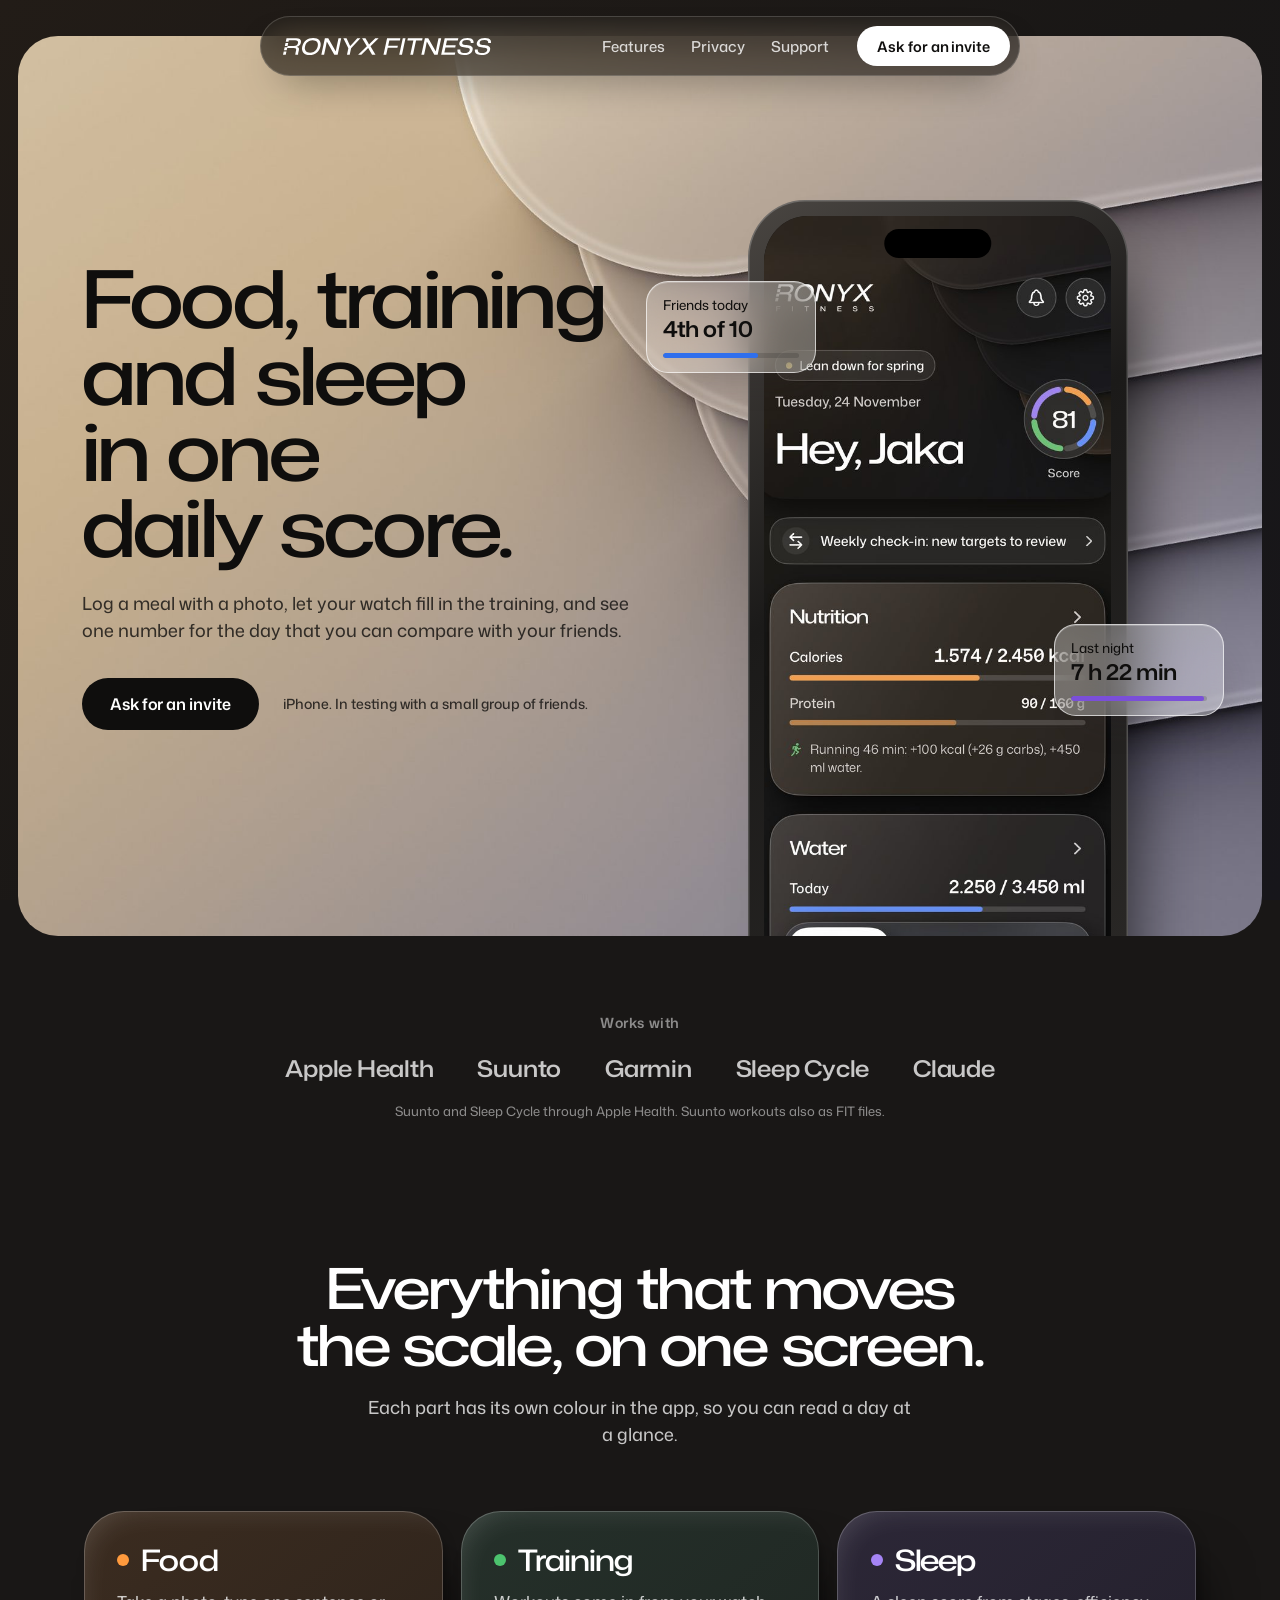
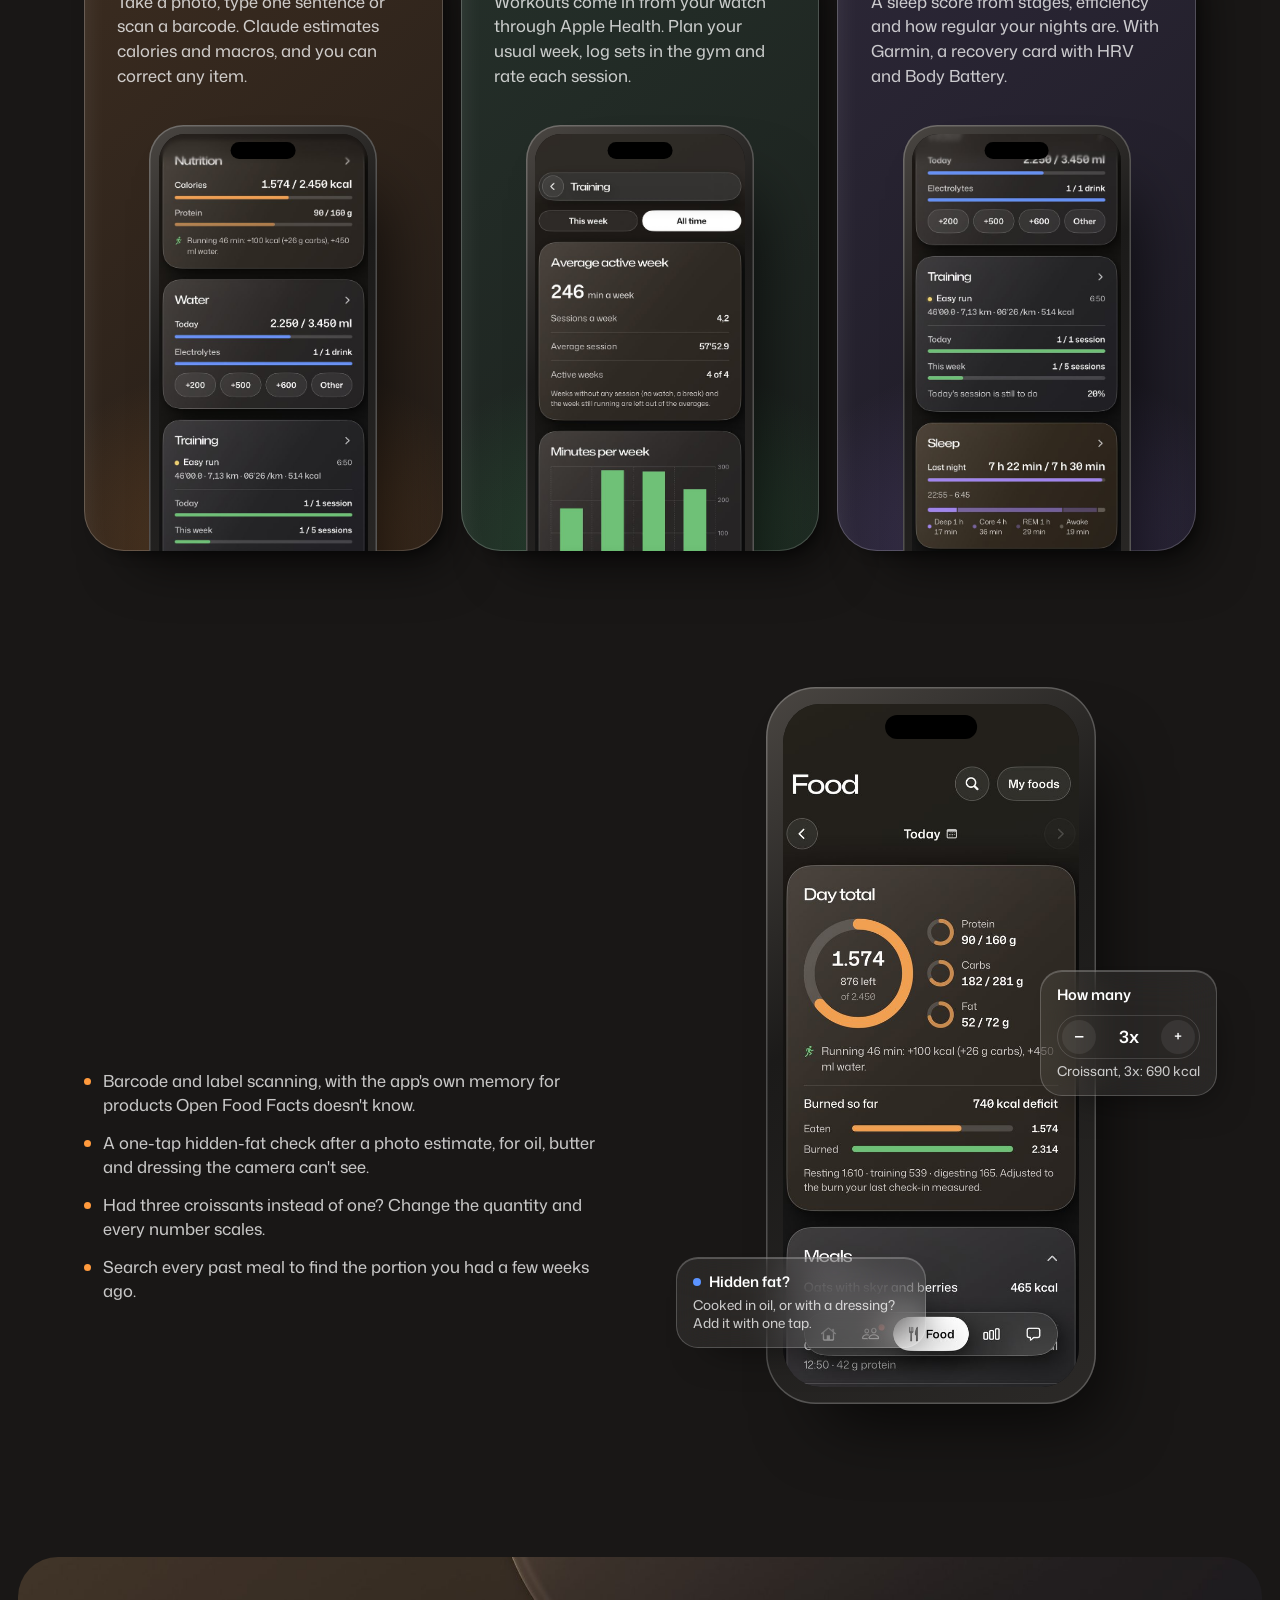
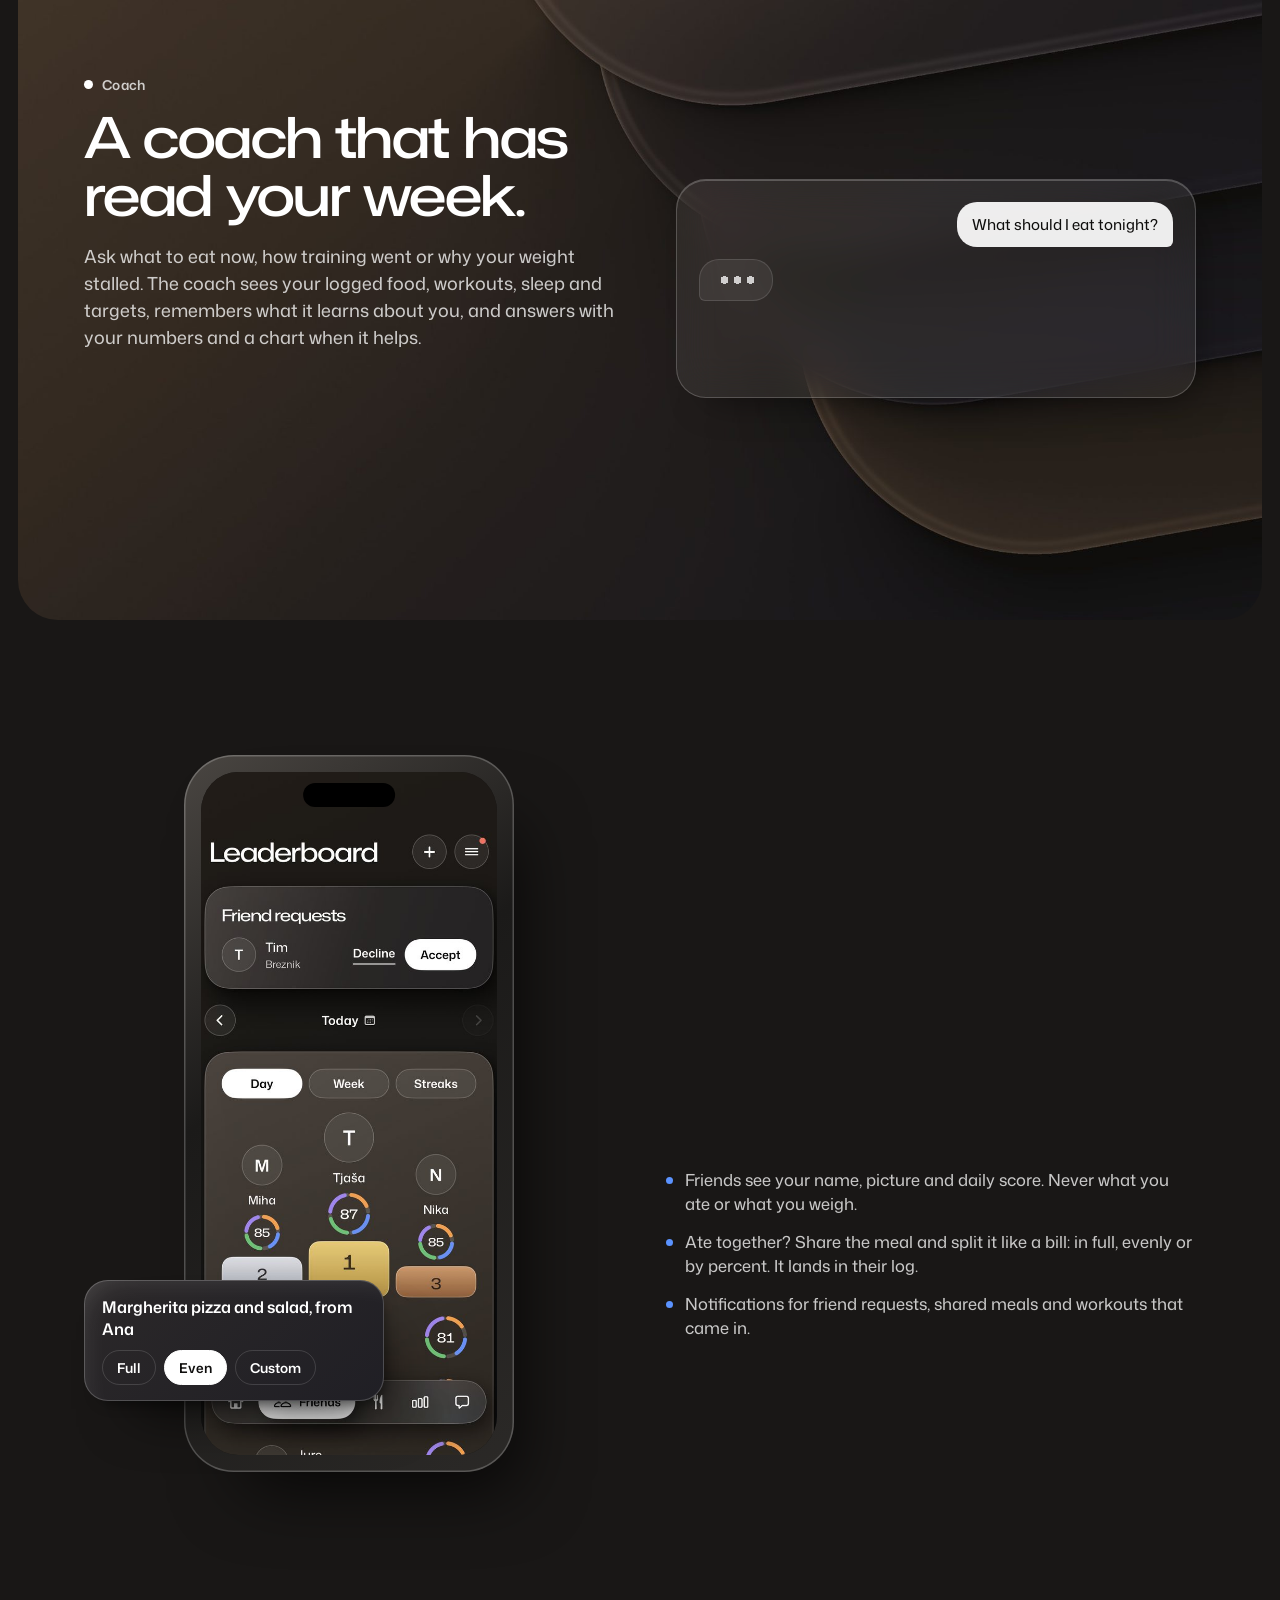
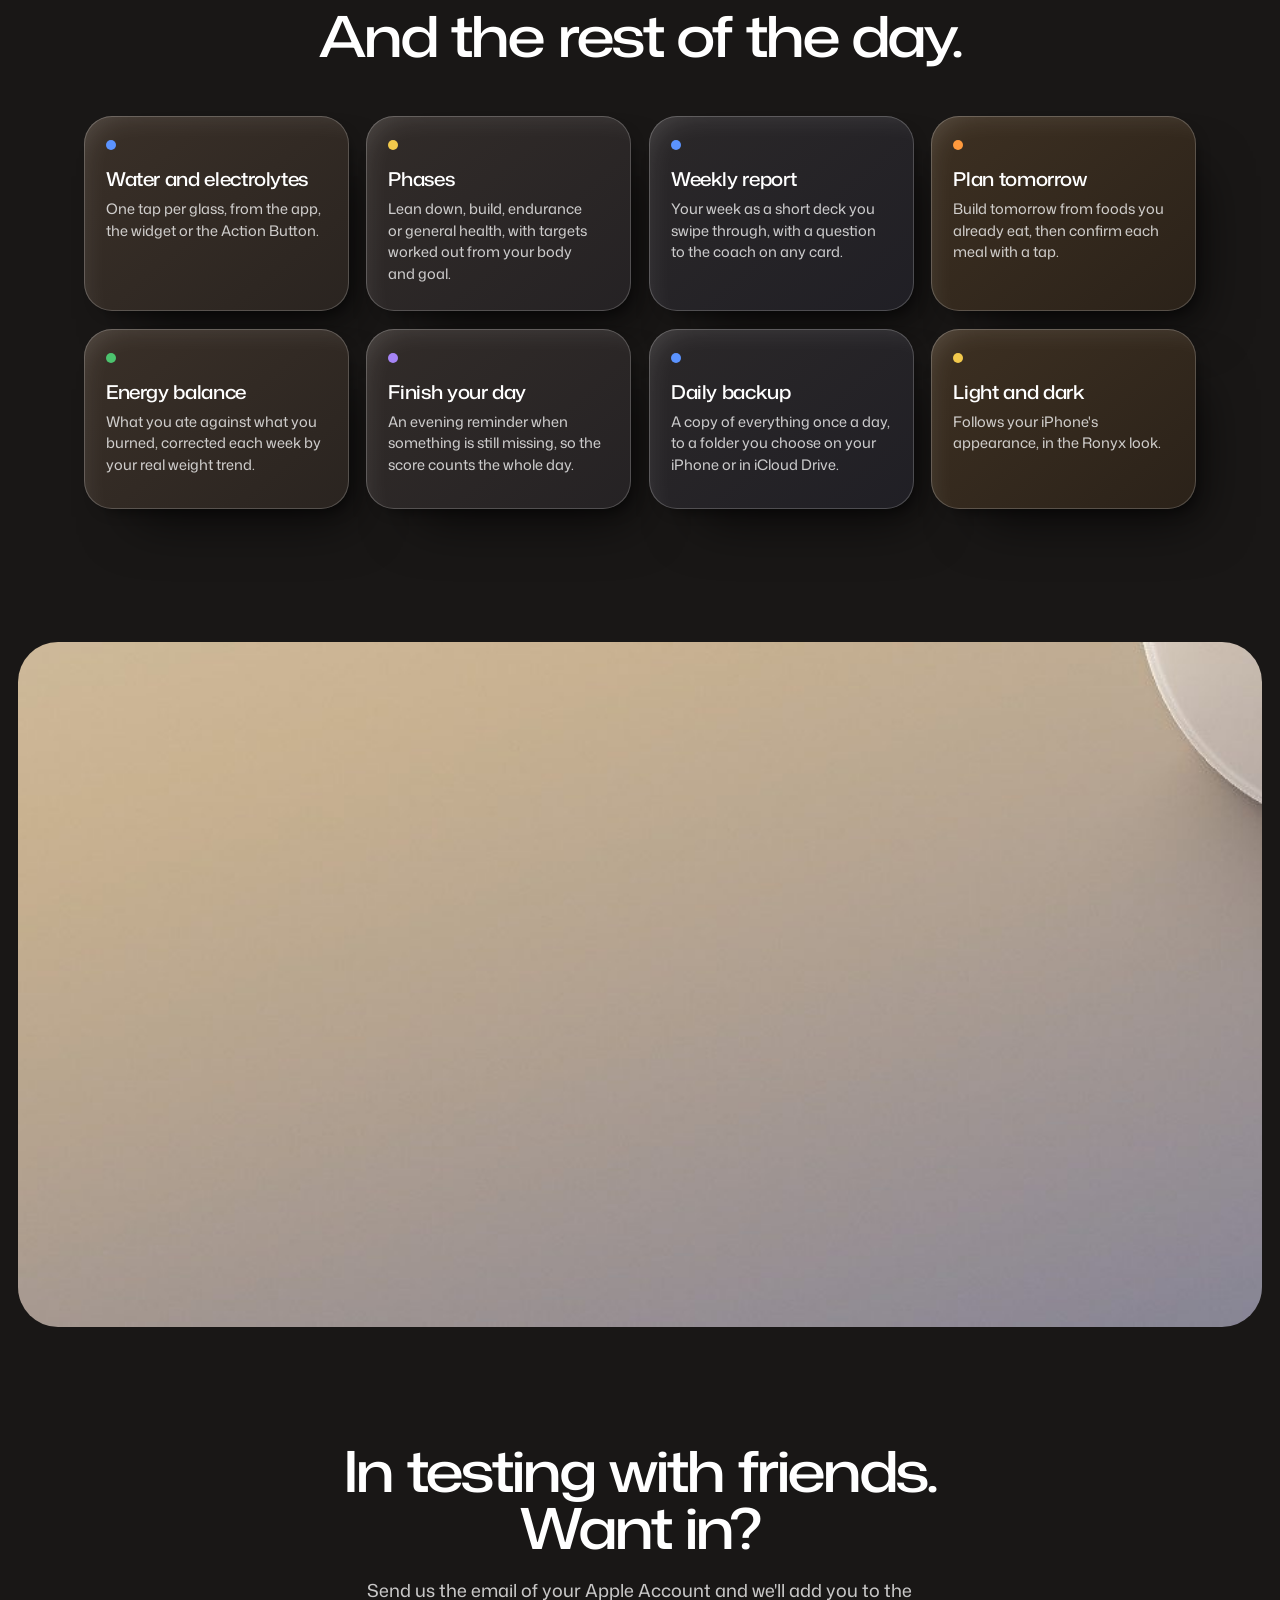
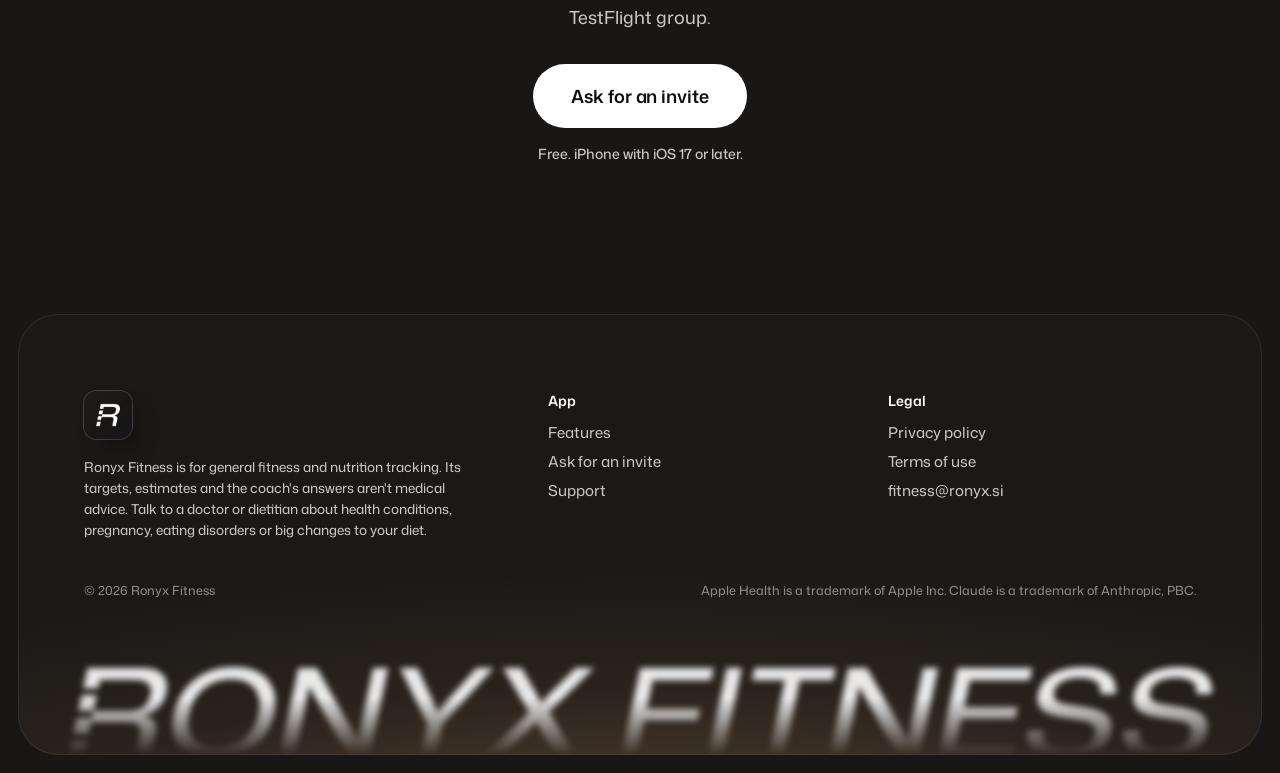
==== index.html @ de593579 "Website: real app screenshots from the Simulator with demo data, and the demo data generator Co-Auth" ====
<!DOCTYPE html>
<html lang="en">
<head>
<meta charset="utf-8">
<meta name="viewport" content="width=device-width, initial-scale=1, viewport-fit=cover">
<title>Ronyx Fitness: food, training and sleep in one daily score</title>
<meta name="description" content="An iPhone app for food, water, training and sleep. Log a meal with a photo, let your watch fill in the training, get one daily score and compare it with friends.">
<meta name="theme-color" content="#191716">
<meta property="og:title" content="Ronyx Fitness">
<meta property="og:description" content="Food, training and sleep in one daily score. iPhone, in testing with friends.">
<meta property="og:image" content="https://fitness.ronyx.si/assets/img/hero-dusk.jpg">
<meta property="og:url" content="https://fitness.ronyx.si/">
<link rel="icon" type="image/png" href="assets/img/favicon.png">
<link rel="apple-touch-icon" href="assets/img/apple-touch-icon.png">
<link rel="preload" href="assets/fonts/mona-sans-latin.woff2" as="font" type="font/woff2" crossorigin>
<link rel="stylesheet" href="assets/css/site.css">
</head>
<body>

<nav class="nav" aria-label="Main">
  <a class="logo" href="./" aria-label="Ronyx Fitness home"><img src="assets/logo/ronyx-fitness-wordmark-horizontal-white.svg" alt="Ronyx Fitness" width="207" height="17"></a>
  <ul>
    <li><a href="#features">Features</a></li>
    <li><a href="privacy/">Privacy</a></li>
    <li><a href="support/">Support</a></li>
  </ul>
  <a class="btn small" href="mailto:fitness@ronyx.si?subject=Ronyx%20Fitness%20invite&amp;body=Hi%2C%0A%0AI%27d%20like%20to%20try%20Ronyx%20Fitness.%20The%20email%20of%20my%20Apple%20Account%20(for%20TestFlight)%20is%3A%20%0A%0AWho%20sent%20me%3A%20">Ask for an invite</a>
</nav>

<main>

  <!-- Hero: a dusk pane set into the onyx page -->
  <section class="band hero dusk">
    <div class="copy">
      <h1>Food, training and sleep in one daily score.</h1>
      <p class="lede">Log a meal with a photo, let your watch fill in the training, and see one number for the day that you can compare with your friends.</p>
      <div class="actions">
        <a class="btn" href="mailto:fitness@ronyx.si?subject=Ronyx%20Fitness%20invite&amp;body=Hi%2C%0A%0AI%27d%20like%20to%20try%20Ronyx%20Fitness.%20The%20email%20of%20my%20Apple%20Account%20(for%20TestFlight)%20is%3A%20%0A%0AWho%20sent%20me%3A%20">Ask for an invite</a>
        <span class="note">iPhone. In testing with a small group of friends.</span>
      </div>
    </div>
    <div class="stage" aria-hidden="true">
      <div class="chip glass a"><span>Friends today</span><b>4th of 10</b><span class="bar"><i style="--w:70%;--c:var(--water)"></i></span></div>
      <div class="chip glass b"><span>Last night</span><b>7 h 22 min</b><span class="bar"><i style="--w:98%;--c:var(--sleep)"></i></span></div>
      <div class="phone"><div class="screen"><img src="assets/shots/today.jpg" alt="Ronyx Fitness home screen: daily score 81, calories and protein for today" width="603" height="1311" fetchpriority="high"></div></div>
    </div>
  </section>

  <!-- Works with -->
  <section class="works center" aria-label="Works with">
    <p>Works with</p>
    <ul>
      <li>Apple Health</li>
      <li>Suunto</li>
      <li>Garmin</li>
      <li>Sleep Cycle</li>
      <li>Claude</li>
    </ul>
    <small>Suunto and Sleep Cycle through Apple Health. Suunto workouts also as FIT files.</small>
  </section>

  <!-- Three areas -->
  <section id="features" class="center inner" style="padding-bottom:0">
    <h2>Everything that moves the scale, on one screen.</h2>
    <p class="lede">Each part has its own colour in the app, so you can read a day at a glance.</p>
    <div class="three" style="text-align:left">
      <article class="card pane food">
        <h3><i></i>Food</h3>
        <p>Take a photo, type one sentence or scan a barcode. Claude estimates calories and macros, and you can correct any item.</p>
        <div class="phone"><div class="screen"><img src="assets/shots/home-mid.jpg" alt="Nutrition and water cards with today's calories, protein and water" width="603" height="1311" loading="lazy"></div></div>
      </article>
      <article class="card pane training">
        <h3><i></i>Training</h3>
        <p>Workouts come in from your watch through Apple Health. Plan your usual week, log sets in the gym and rate each session.</p>
        <div class="phone"><div class="screen"><img src="assets/shots/training-all.jpg" alt="Training screen: average active week, sessions a week and minutes per week" width="603" height="1311" loading="lazy"></div></div>
      </article>
      <article class="card pane sleep">
        <h3><i></i>Sleep</h3>
        <p>A sleep score from stages, efficiency and how regular your nights are. With Garmin, a recovery card with HRV and Body Battery.</p>
        <div class="phone"><div class="screen"><img src="assets/shots/home-low.jpg" alt="Training and sleep cards: last night 7 h 22 min with deep, core and REM sleep" width="603" height="1311" loading="lazy"></div></div>
      </article>
    </div>
  </section>

  <!-- Meal logging -->
  <section class="inner meal">
    <div class="feature">
      <div class="text">
        <span class="eyebrow" style="--c:var(--food)"><i></i>Food</span>
        <h2 style="margin-top:14px">A meal logged in one photo.</h2>
        <p class="lede">Point the camera at your plate. The estimate comes back in seconds, item by item, and the app learns the foods you eat often.</p>
        <ul>
          <li>Barcode and label scanning, with the app's own memory for products Open Food Facts doesn't know.</li>
          <li>A one-tap hidden-fat check after a photo estimate, for oil, butter and dressing the camera can't see.</li>
          <li>Had three croissants instead of one? Change the quantity and every number scales.</li>
          <li>Search every past meal to find the portion you had a few weeks ago.</li>
        </ul>
      </div>
      <div class="visual" aria-hidden="true">
        <div class="phone"><div class="screen"><img src="assets/shots/food.jpg" alt="Food tab: day total ring with calories left, macros and meals" width="603" height="1311" loading="lazy"></div></div>
        <div class="float glass f1"><div class="t"><i></i>Chicken burrito bowl</div><div class="nums"><div><b>640</b><span>kcal</span></div><div><b>42 g</b><span>protein</span></div><div><b>68 g</b><span>carbs</span></div></div></div>
        <div class="float glass f2"><div class="t">How many</div><div class="stepper"><span>−</span><b>3x</b><span>+</span></div><div class="s">Croissant, 3x: 690 kcal</div></div>
        <div class="float glass f3" style="--c:var(--water)"><div class="t"><i></i>Hidden fat?</div><div class="s">Cooked in oil, or with a dressing? Add it with one tap.</div></div>
      </div>
    </div>
  </section>

  <!-- Coach -->
  <section class="band coach">
    <div class="inner">
      <div class="feature">
        <div class="text">
          <span class="eyebrow" style="--c:var(--white)"><i></i>Coach</span>
          <h2 style="margin-top:14px">A coach that has read your week.</h2>
          <p class="lede">Ask what to eat now, how training went or why your weight stalled. The coach sees your logged food, workouts, sleep and targets, remembers what it learns about you, and answers with your numbers and a chart when it helps.</p>
          <ul style="--c:var(--white)">
            <li>Send a photo of a menu and ask what fits your day.</li>
            <li>A weekly check-in that adjusts your targets from what you actually ate and weighed.</li>
            <li>Powered by Claude. Nothing is sent until you allow it.</li>
          </ul>
        </div>
        <div class="visual" aria-hidden="true">
          <div class="chat glass">
            <div class="bubble me">What should I eat tonight?</div>
            <div class="bubble ai">You're at 1,574 of 2,450 kcal and 90 of 160 g protein, with an easy run tomorrow morning. Go for about 700 kcal with 50 g protein: the salmon, potatoes and broccoli you had on Friday fits almost exactly.
              <div class="mini"><i style="--h:70%"></i><i style="--h:88%"></i><i style="--h:64%"></i><i style="--h:95%"></i><i style="--h:80%"></i><i style="--h:76%"></i><i class="today" style="--h:62%"></i></div>
            </div>
            <div class="ask glass"><span>Ask about your day</span><span>↑</span></div>
          </div>
        </div>
      </div>
    </div>
  </section>

  <!-- Friends -->
  <section class="inner friends">
    <div class="feature flip">
      <div class="text">
        <span class="eyebrow" style="--c:var(--water)"><i></i>Friends</span>
        <h2 style="margin-top:14px">Compete on the day.</h2>
        <p class="lede">Every day gets a score out of 100 from four parts: food, water, sleep and training. Add friends with a link or a QR code and see who had the better day.</p>
        <ul>
          <li>Friends see your name, picture and daily score. Never what you ate or what you weigh.</li>
          <li>Ate together? Share the meal and split it like a bill: in full, evenly or by percent. It lands in their log.</li>
          <li>Notifications for friend requests, shared meals and workouts that came in.</li>
        </ul>
      </div>
      <div class="visual" aria-hidden="true">
        <div class="phone"><div class="screen"><img src="assets/shots/friends.jpg" alt="Leaderboard: Tjaša 87, Miha 85, Nika 85, you 81, with a friend request from Tim" width="603" height="1311" loading="lazy"></div></div>
        <div class="split pane" style="--a:var(--p3a);--b:var(--p3b)">
          <div class="t" style="font-weight:600">Margherita pizza and salad, from Ana</div>
          <div class="chips"><span>Full</span><span class="on">Even</span><span>Custom</span></div>
        </div>
      </div>
    </div>
  </section>

  <!-- And more -->
  <section class="inner center" style="padding-top:0">
    <h2>And the rest of the day.</h2>
    <ul class="more" style="text-align:left">
      <li class="pane"><i style="--c:var(--water)"></i><h3>Water and electrolytes</h3><p>One tap per glass, from the app, the widget or the Action Button.</p></li>
      <li class="pane"><i style="--c:var(--phase)"></i><h3>Phases</h3><p>Lean down, build, endurance or general health, with targets worked out from your body and goal.</p></li>
      <li class="pane"><i style="--c:var(--water)"></i><h3>Weekly report</h3><p>Your week as a short deck you swipe through, with a question to the coach on any card.</p></li>
      <li class="pane"><i style="--c:var(--food)"></i><h3>Plan tomorrow</h3><p>Build tomorrow from foods you already eat, then confirm each meal with a tap.</p></li>
      <li class="pane"><i style="--c:var(--training)"></i><h3>Energy balance</h3><p>What you ate against what you burned, corrected each week by your real weight trend.</p></li>
      <li class="pane"><i style="--c:var(--sleep)"></i><h3>Finish your day</h3><p>An evening reminder when something is still missing, so the score counts the whole day.</p></li>
      <li class="pane"><i style="--c:var(--water)"></i><h3>Daily backup</h3><p>A copy of everything once a day, to a folder you choose on your iPhone or in iCloud Drive.</p></li>
      <li class="pane"><i style="--c:var(--phase)"></i><h3>Light and dark</h3><p>Follows your iPhone's appearance, in the Ronyx look.</p></li>
    </ul>
  </section>

  <!-- Privacy band: dusk -->
  <section class="band privacy-band dusk">
    <div class="inner">
      <span class="eyebrow" style="--c:var(--onyx)"><i></i>Privacy</span>
      <h2 style="margin-top:14px">Your log stays on your iPhone.</h2>
      <p class="lede">Meals, photos, weight, workouts and sleep are stored on your phone. Backups go to a folder you pick.</p>
      <ul class="facts">
        <li class="glass"><b>The server holds little</b>Your account keeps your email, name, picture and daily score. A meal you share waits there until your friends answer, 7 days at most.</li>
        <li class="glass"><b>You choose what Claude sees</b>AI features ask first and send only what the feature you used needs.</li>
        <li class="glass"><b>No ads, no tracking</b>No analytics, no advertising and no selling of data. Delete your account in the app at any time.</li>
      </ul>
      <a class="more-link" href="privacy/">Read the privacy policy</a>
    </div>
  </section>

  <!-- Closing -->
  <section class="inner cta">
    <h2>In testing with friends.<br>Want in?</h2>
    <p class="lede">Send us the email of your Apple Account and we'll add you to the TestFlight group.</p>
    <a class="btn big" href="mailto:fitness@ronyx.si?subject=Ronyx%20Fitness%20invite&amp;body=Hi%2C%0A%0AI%27d%20like%20to%20try%20Ronyx%20Fitness.%20The%20email%20of%20my%20Apple%20Account%20(for%20TestFlight)%20is%3A%20%0A%0AWho%20sent%20me%3A%20">Ask for an invite</a>
    <p class="note">Free. iPhone with iOS 17 or later.</p>
  </section>

</main>

<footer>
  <div class="cols">
    <div>
      <img class="mark" src="assets/img/app-icon.png" alt="" width="48" height="48">
      <p class="medical">Ronyx Fitness is for general fitness and nutrition tracking. Its targets, estimates and the coach's answers aren't medical advice. Talk to a doctor or dietitian about health conditions, pregnancy, eating disorders or big changes to your diet.</p>
    </div>
    <div>
      <h4>App</h4>
      <ul>
        <li><a href="#features">Features</a></li>
        <li><a href="mailto:fitness@ronyx.si?subject=Ronyx%20Fitness%20invite">Ask for an invite</a></li>
        <li><a href="support/">Support</a></li>
      </ul>
    </div>
    <div>
      <h4>Legal</h4>
      <ul>
        <li><a href="privacy/">Privacy policy</a></li>
        <li><a href="terms/">Terms of use</a></li>
        <li><a href="mailto:fitness@ronyx.si">fitness@ronyx.si</a></li>
      </ul>
    </div>
  </div>
  <div class="legal"><span>© 2026 Ronyx Fitness</span><span>Apple Health is a trademark of Apple Inc. Claude is a trademark of Anthropic, PBC.</span></div>
  <div class="giant" aria-hidden="true"><img src="assets/logo/ronyx-fitness-wordmark-horizontal-white.svg" alt="" width="1475" height="121"></div>
</footer>

<script src="assets/js/site.js" defer></script>
</body>
</html>
---- assets/css/site.css ----
/* Ronyx Fitness website.
   Built on the Ronyx brand kit (Shared/ronyx-brand/ronyx.css, concept 0.3):
   same tokens, the pane and glass shapes, Mona Sans at two widths.
   The page is onyx; the hero and the privacy band are dusk panes set into it.
   App colours keep their meaning from the app (Theme.swift): orange food,
   green training, purple sleep, blue water and what the app does itself,
   yellow the phase. They mark dots, bars and chips, never body text. */

/* ---------- Fonts ---------- */
@font-face{font-family:"Mona Sans";src:url(../fonts/mona-sans-latin.woff2) format("woff2");font-weight:200 900;font-stretch:75% 125%;font-display:swap;unicode-range:U+0000-00FF,U+2013-2014,U+2018-201D,U+2026,U+20AC}
@font-face{font-family:"Mona Sans";src:url(../fonts/mona-sans-latin-ext.woff2) format("woff2");font-weight:200 900;font-stretch:75% 125%;font-display:swap;unicode-range:U+0100-024F}

/* ---------- Tokens ---------- */
:root{
  --onyx:#0F0E0D; --white:#FFFFFF;
  --ink:var(--white); --ink-soft:rgba(255,255,255,.76); --ink-faint:rgba(255,255,255,.50);
  --rule:rgba(255,255,255,.14);
  --ground:linear-gradient(135deg,#221C17 0%,#191716 55%,#17161B 100%);
  --glass:rgba(255,255,255,.07); --glass-edge:rgba(255,255,255,.20); --glass-shadow:rgba(0,0,0,.50);
  --pane-rim:rgba(255,255,255,.20); --pane-glow:rgba(255,255,255,.16);
  --pane-shadow:rgba(0,0,0,.72); --pane-contact:rgba(0,0,0,.55);
  --p1a:#3A3028; --p1b:#2A2420; --p2a:#322C29; --p2b:#252224;
  --p3a:#2B2829; --p3b:#201F25; --p4a:#3D3022; --p4b:#2B2219;
  --water:#5B93FF; --food:#FF9A3D; --training:#4CC36E; --sleep:#A584F5; --phase:#F2C94C;
  --gutter:clamp(12px,1.4vw,22px);
  --wide:1240px;
}
/* The dusk theme, used inside light panes (hero, privacy band). */
.dusk{
  --ink:var(--onyx); --ink-soft:rgba(15,14,13,.80); --ink-faint:rgba(15,14,13,.55);
  --rule:rgba(15,14,13,.16);
  --glass:rgba(255,255,255,.30); --glass-edge:rgba(255,255,255,.66); --glass-shadow:rgba(50,40,45,.26);
  --pane-rim:rgba(255,255,255,.95); --pane-glow:rgba(255,255,255,.95);
  --pane-shadow:rgba(52,44,52,.40); --pane-contact:rgba(52,44,52,.30);
  --water:#2F6FED; --food:#E8740C; --training:#2E9E4F; --sleep:#7A4FD8; --phase:#D9A520;
  color:var(--ink);
}

/* ---------- Base ---------- */
*{box-sizing:border-box;margin:0;padding:0}
html{scroll-behavior:smooth;scroll-padding-top:110px;color-scheme:dark}
body{font-family:"Mona Sans",system-ui,sans-serif;font-stretch:100%;font-weight:450;color:var(--ink);background:#191716;background-image:var(--ground);background-attachment:fixed;-webkit-font-smoothing:antialiased;min-height:100vh}
a{color:inherit;text-decoration:none}
img{display:block;max-width:100%}
:focus-visible{outline:2px solid currentColor;outline-offset:3px;border-radius:12px}
h1,h2,h3{font-stretch:125%;font-weight:520;letter-spacing:-.035em;word-spacing:.06em;text-wrap:balance}
p{text-wrap:pretty}
.sr{position:absolute;width:1px;height:1px;overflow:hidden;clip:rect(0 0 0 0);white-space:nowrap}

/* ---------- Pane and glass (as in the brand kit) ---------- */
.glass,.pane{position:relative;border-radius:var(--r,36px)}
.glass{background:var(--glass);border:1px solid var(--glass-edge);-webkit-backdrop-filter:blur(22px) saturate(1.5);backdrop-filter:blur(22px) saturate(1.5);
  box-shadow:inset 0 1px 0 rgba(255,255,255,.22),14px 20px 36px -20px var(--glass-shadow)}
.pane{background:linear-gradient(140deg,var(--a,var(--p1a)),var(--b,var(--p1b)));isolation:isolate;
  box-shadow:inset 0 0 0 1px var(--pane-rim),inset 16px 18px 30px -22px var(--pane-glow),26px 34px 54px -26px var(--pane-shadow),7px 9px 14px -8px var(--pane-contact)}

/* ---------- Controls ---------- */
.btn{display:inline-flex;align-items:center;justify-content:center;gap:10px;height:52px;padding:0 28px;border-radius:999px;background:var(--ink);color:var(--onyx);font-size:16px;font-weight:600;letter-spacing:-.005em;white-space:nowrap;transition:transform .15s ease}
.dusk .btn{color:var(--white)}
.btn:hover{transform:translateY(-1px)}
.btn.small{height:40px;padding:0 20px;font-size:14.5px}
.btn.big{height:64px;padding:0 38px;font-size:18px}
.btn svg{width:18px;height:18px}
.note{font-size:14px;font-weight:500;color:var(--ink-soft)}

/* ---------- Navigation: one floating glass pill ---------- */
.nav{position:fixed;border-radius:999px;z-index:50;top:16px;left:50%;transform:translateX(-50%);width:min(calc(100% - 24px),760px);
  display:flex;align-items:center;gap:28px;padding:9px 9px 9px 22px;
  background:rgba(25,23,22,.62);border:1px solid rgba(255,255,255,.16);-webkit-backdrop-filter:blur(22px) saturate(1.5);backdrop-filter:blur(22px) saturate(1.5);box-shadow:0 18px 40px -22px rgba(0,0,0,.7)}
.nav .logo img{height:17px;width:auto}
.nav ul{list-style:none;display:flex;gap:26px;margin-left:auto;font-size:15px;font-weight:500}
.nav ul a{opacity:.8;padding:8px 0}
.nav ul a:hover,.nav ul a[aria-current]{opacity:1}

/* ---------- Layout ---------- */
main{padding:var(--gutter)}
.band{position:relative;border-radius:40px;overflow:hidden;margin-top:var(--gutter)}
.inner{max-width:var(--wide);margin:0 auto;padding:clamp(64px,9vw,128px) clamp(20px,5vw,64px)}
.eyebrow{display:inline-flex;align-items:center;gap:9px;font-size:13.5px;font-weight:600;letter-spacing:.02em;color:var(--ink-soft)}
.eyebrow i{width:9px;height:9px;border-radius:50%;background:var(--c,var(--ink))}
h2{font-size:clamp(34px,4.4vw,64px);line-height:1.02}
.lede{margin-top:20px;font-size:clamp(17px,1.4vw,20px);line-height:1.5;color:var(--ink-soft);max-width:34em}
.center{text-align:center}
.center .lede{margin-left:auto;margin-right:auto}

/* ---------- Hero ---------- */
.hero{min-height:min(920px,100svh);background:#E9E2D6 url(../img/hero-dusk.jpg) 62% 40%/cover no-repeat;display:grid;grid-template-columns:1.05fr .95fr;align-items:center;gap:20px;padding:120px clamp(24px,5vw,80px) 0}
.hero .copy{padding-bottom:clamp(60px,8vw,110px);align-self:center}
.hero h1{font-size:clamp(44px,6.2vw,96px);line-height:.96}
.hero .lede{margin-top:26px}
.hero .actions{margin-top:34px;display:flex;align-items:center;gap:18px 24px;flex-wrap:wrap}
.hero .stage{align-self:end;display:flex;justify-content:center;position:relative;height:100%;min-height:560px}
.hero .stage .phone{position:absolute;bottom:-90px;width:min(380px,30vw)}
.hero .chip{position:absolute;z-index:3;--r:22px;padding:14px 16px;font-size:13.5px;line-height:1.35;min-width:170px}
.hero .chip b{display:block;font-size:22px;font-weight:600;font-stretch:110%;letter-spacing:-.02em}
.hero .chip.a{left:-6%;top:16%}
.hero .chip.b{right:-5%;top:60%}
.chip .bar{display:block;height:5px;border-radius:9px;background:var(--rule);margin-top:9px;overflow:hidden}
.chip .bar i{display:block;height:100%;width:var(--w);background:var(--c);border-radius:9px}

/* ---------- Phone frame (drawn, no device artwork) ---------- */
.phone{aspect-ratio:1206/2622;border-radius:15%/7%;padding:3.2%;background:linear-gradient(145deg,#4a4642,#1b1a19 40%,#2b2927);box-shadow:inset 0 0 0 1.5px rgba(255,255,255,.22),30px 44px 70px -30px rgba(0,0,0,.75)}
.phone .screen{position:relative;width:100%;height:100%;border-radius:12.5%/5.8%;overflow:hidden;background:#141312}
.phone .screen img{width:100%;height:100%;object-fit:cover;object-position:top}
.phone .screen::before{content:"";position:absolute;z-index:2;top:1.6%;left:50%;transform:translateX(-50%);width:31%;height:3.6%;border-radius:99px;background:#000}
/* Placeholder until the Simulator screenshots are in. */
.phone .ph{position:absolute;inset:0;display:flex;flex-direction:column;align-items:center;justify-content:center;gap:8px;padding:20%;text-align:center;background:linear-gradient(160deg,#2b2621,#171615 60%,#1c1b22);color:rgba(255,255,255,.55);font-size:13px;font-weight:600;letter-spacing:.06em;text-transform:uppercase}
.phone .ph::before{content:"";width:34px;height:34px;border-radius:10px;border:1.5px dashed rgba(255,255,255,.35)}

/* ---------- Works with ---------- */
.works{padding:clamp(48px,6vw,80px) 20px clamp(16px,2vw,24px)}
.works p{font-size:14px;font-weight:600;color:var(--ink-faint);letter-spacing:.04em}
.works ul{list-style:none;margin-top:20px;display:flex;justify-content:center;flex-wrap:wrap;gap:14px 44px;font-stretch:115%;font-size:clamp(18px,1.8vw,24px);font-weight:560;letter-spacing:-.01em;color:var(--ink-soft)}
.works small{display:block;margin-top:18px;font-size:13px;color:var(--ink-faint)}

/* ---------- Three cards (Food, Training, Sleep) ---------- */
.three{display:grid;grid-template-columns:repeat(3,1fr);gap:var(--gutter);margin-top:clamp(40px,5vw,64px)}
.card{--r:40px;overflow:hidden;padding:clamp(26px,2.6vw,40px) clamp(24px,2.6vw,40px) 0;display:flex;flex-direction:column;min-height:640px}
.card h3{font-size:clamp(26px,2.3vw,34px);line-height:1.05;display:flex;align-items:center;gap:12px}
.card h3 i{width:12px;height:12px;border-radius:50%;background:var(--c)}
.card p{margin-top:14px;font-size:16.5px;line-height:1.5;color:var(--ink-soft)}
.card .phone{width:78%;margin:36px auto -38%;}
.card.food{--a:#3B2C20;--b:#241D18;--c:var(--food)}
.card.training{--a:#25302A;--b:#1B201D;--c:var(--training)}
.card.sleep{--a:#2C2737;--b:#1D1B24;--c:var(--sleep)}
.card::after{content:"";position:absolute;inset:auto -20% -30% -20%;height:60%;background:radial-gradient(closest-side,color-mix(in srgb,var(--c) 22%,transparent),transparent);z-index:-1}

/* ---------- Feature band: text one side, phone with floating cards the other ---------- */
.feature{display:grid;grid-template-columns:1fr 1fr;gap:clamp(24px,4vw,64px);align-items:center}
.feature.flip .text{order:2}
.feature .text ul{list-style:none;margin-top:30px;display:grid;gap:14px;font-size:16.5px;line-height:1.45;color:var(--ink-soft)}
.feature .text li{display:flex;gap:12px}
.feature .text li::before{content:"";flex:none;width:7px;height:7px;margin-top:9px;border-radius:50%;background:var(--c,var(--ink))}
.feature .visual{position:relative;display:flex;justify-content:center;padding:20px 0}
.feature .visual .phone{width:min(330px,72%)}
.float{position:absolute;--r:22px;padding:14px 16px;font-size:13.5px;line-height:1.4;max-width:250px}
.float .t{font-weight:600;font-size:14.5px;display:flex;align-items:center;gap:8px}
.float .t i{width:8px;height:8px;border-radius:50%;background:var(--c)}
.float .s{color:var(--ink-soft);margin-top:3px}
.float .nums{display:flex;gap:16px;margin-top:10px}
.float .nums b{display:block;font-size:20px;font-weight:600;font-stretch:110%;letter-spacing:-.02em}
.float .nums span{font-size:12px;color:var(--ink-soft)}
.stepper{display:flex;align-items:center;justify-content:space-between;gap:10px;margin-top:10px;border:1px solid var(--rule);border-radius:999px;padding:4px}
.stepper span{width:34px;height:34px;border-radius:50%;display:grid;place-items:center;background:var(--glass);font-weight:600}
.stepper b{font-size:17px;font-weight:600}

/* Meal band */
.meal{--c:var(--food)}
.meal .f1{left:-2%;top:12%;--c:var(--food)}
.meal .f2{right:-4%;top:40%}
.meal .f3{left:2%;bottom:10%}

/* Coach band: onyx motif behind */
.coach{background:#1a1816 url(../img/page-onyx-hero.jpg) 30% 40%/cover no-repeat}
.coach .chat{--r:30px;width:min(520px,100%);padding:22px;display:grid;gap:12px;margin-left:auto}
.bubble{border-radius:20px;padding:12px 15px;font-size:15px;line-height:1.45;max-width:88%}
.bubble.me{justify-self:end;background:rgba(255,255,255,.92);color:var(--onyx);border-bottom-right-radius:6px}
.bubble.ai{background:rgba(255,255,255,.07);border:1px solid rgba(255,255,255,.12);border-bottom-left-radius:6px}
.bubble.ai .mini{display:flex;gap:6px;align-items:end;height:46px;margin-top:10px}
.bubble.ai .mini i{flex:1;border-radius:4px 4px 2px 2px;background:var(--food);height:var(--h);opacity:.85}
.bubble.ai .mini i.today{background:rgba(255,255,255,.85)}
.ask{--r:999px;display:flex;align-items:center;justify-content:space-between;gap:12px;padding:8px 8px 8px 22px;margin-top:6px;font-size:15.5px;color:var(--ink-soft)}
.ask span:last-child{width:38px;height:38px;border-radius:50%;background:var(--white);color:var(--onyx);display:grid;place-items:center;font-weight:700}

/* Friends band */
.friends{--c:var(--water)}
.board{--r:30px;padding:22px;width:min(440px,100%)}
.board h4{font-size:14px;font-weight:600;color:var(--ink-soft);display:flex;justify-content:space-between}
.board ol{list-style:none;margin-top:14px;display:grid;gap:10px}
.board li{display:grid;grid-template-columns:22px 36px 1fr auto;align-items:center;gap:12px;font-size:15.5px;font-weight:550}
.board li .n{color:var(--ink-faint);font-size:13.5px}
.board li .av{width:36px;height:36px;border-radius:50%;display:grid;place-items:center;font-size:13px;font-weight:650;background:var(--bg)}
.board li .sc{font-stretch:110%;font-size:20px;font-weight:600}
.board li.me{background:rgba(255,255,255,.06);border-radius:14px;margin:0 -10px;padding:6px 10px}
.parts{display:grid;grid-template-columns:repeat(4,1fr);gap:8px;margin-top:18px;padding-top:16px;border-top:1px solid var(--rule)}
.parts div{font-size:12px;color:var(--ink-soft)}
.parts b{display:block;font-size:17px;color:var(--ink);font-weight:600}
.parts i{display:block;height:4px;border-radius:9px;margin-top:6px;background:linear-gradient(90deg,var(--c) var(--w),var(--rule) var(--w))}
.split{--r:24px;padding:16px 18px;margin-top:var(--gutter);width:min(440px,100%)}
.split .chips{display:flex;gap:8px;margin-top:10px}
.split .chips span{padding:7px 14px;border-radius:999px;border:1px solid var(--rule);font-size:13.5px;font-weight:600}
.split .chips span.on{background:var(--white);color:var(--onyx);border-color:var(--white)}
.friends .visual{flex-direction:column;align-items:center}
.friends .visual .split{position:absolute;left:0;bottom:12%;width:min(300px,70%);z-index:2;animation:bob 7s ease-in-out infinite}

/* And more */
.more{display:grid;grid-template-columns:repeat(4,1fr);gap:var(--gutter);margin-top:clamp(36px,4vw,56px);list-style:none}
.more li{--r:28px;padding:24px 22px 26px;min-height:180px}
.more li:nth-child(4n+1){--a:var(--p1a);--b:var(--p1b)}
.more li:nth-child(4n+2){--a:var(--p2a);--b:var(--p2b)}
.more li:nth-child(4n+3){--a:var(--p3a);--b:var(--p3b)}
.more li:nth-child(4n+4){--a:var(--p4a);--b:var(--p4b)}
.more i{display:block;width:10px;height:10px;border-radius:50%;background:var(--c)}
.more h3{margin-top:18px;font-size:19px;line-height:1.15;letter-spacing:-.02em;font-stretch:112%}
.more p{margin-top:8px;font-size:14.5px;line-height:1.5;color:var(--ink-soft)}

/* Privacy band: dusk */
.privacy-band{background:#E7E1D7 url(../img/banner-dusk.jpg) center/cover no-repeat}
.facts{display:grid;grid-template-columns:repeat(3,1fr);gap:var(--gutter);margin-top:clamp(36px,4vw,56px);list-style:none}
.facts li{--r:28px;padding:24px;font-size:15.5px;line-height:1.5}
.facts b{display:block;font-size:18px;font-stretch:112%;letter-spacing:-.015em;margin-bottom:6px}
.privacy-band .more-link{display:inline-block;margin-top:34px;font-weight:600;border-bottom:1.5px solid currentColor;padding-bottom:3px}

/* Closing call to action */
.cta{text-align:center}
.cta .lede{margin-left:auto;margin-right:auto}
.cta .btn{margin-top:34px}
.cta .note{margin-top:16px}

/* ---------- Footer ---------- */
footer{position:relative;overflow:hidden;margin:var(--gutter);border-radius:40px;background:radial-gradient(120% 90% at 50% 125%,#5a4632 0%,#2a231d 45%,#1b1917 75%);box-shadow:inset 0 0 0 1px rgba(255,255,255,.08)}
footer .cols{max-width:var(--wide);margin:0 auto;padding:clamp(48px,6vw,80px) clamp(20px,5vw,64px) 0;display:grid;grid-template-columns:1.4fr 1fr 1fr;gap:32px}
footer .mark{width:48px;height:48px;border-radius:13px;box-shadow:0 0 0 1px rgba(255,255,255,.18),10px 14px 24px -12px rgba(0,0,0,.7)}
footer .medical{margin-top:18px;font-size:13.5px;line-height:1.55;color:var(--ink-soft);max-width:30em}
footer h4{font-size:14px;font-weight:600;margin-bottom:12px}
footer ul{list-style:none;display:grid;gap:8px;font-size:15px;color:var(--ink-soft)}
footer ul a:hover{color:var(--ink)}
footer .legal{max-width:var(--wide);margin:40px auto 0;padding:0 clamp(20px,5vw,64px);font-size:12.5px;color:var(--ink-faint);display:flex;justify-content:space-between;gap:16px;flex-wrap:wrap}
footer .giant{position:relative;margin:28px auto 0;padding:40px 4% 0;user-select:none;pointer-events:none;-webkit-mask-image:linear-gradient(180deg,#000 55%,transparent 100%);mask-image:linear-gradient(180deg,#000 55%,transparent 100%);height:clamp(90px,10vw,170px);overflow:visible}
footer .giant img{width:100%;height:auto;opacity:.9;filter:blur(var(--blur,5px));transition:filter 1.2s ease}

/* ---------- Text pages (privacy, support, terms) ---------- */
.doc{max-width:780px;margin:0 auto;padding:150px clamp(20px,5vw,40px) 80px}
.doc h1{font-size:clamp(40px,5vw,64px);line-height:1}
.doc .meta{margin-top:16px;color:var(--ink-faint);font-size:14.5px}
.doc .summary{--r:28px;margin-top:36px;padding:24px 26px;font-size:16.5px;line-height:1.55}
.doc h2{font-size:clamp(22px,2.2vw,28px);line-height:1.15;margin-top:52px;letter-spacing:-.025em}
.doc h3{font-size:18px;margin-top:28px;letter-spacing:-.015em;font-stretch:112%}
.doc p,.doc li{font-size:16.5px;line-height:1.65;color:var(--ink-soft)}
.doc p{margin-top:14px}
.doc ul{margin-top:12px;padding-left:22px;display:grid;gap:6px}
.doc a{color:var(--ink);border-bottom:1px solid var(--rule)}
.doc a:hover{border-color:var(--ink)}
.doc strong{color:var(--ink);font-weight:600}
.doc table{width:100%;border-collapse:collapse;margin-top:18px;font-size:14.5px;line-height:1.5}
.doc th,.doc td{text-align:left;vertical-align:top;padding:12px 10px;border-bottom:1px solid var(--rule)}
.doc th{color:var(--ink);font-weight:600}
.doc td{color:var(--ink-soft)}
.faq details{border-bottom:1px solid var(--rule);padding:18px 0}
.faq summary{cursor:pointer;list-style:none;font-size:18px;font-weight:600;letter-spacing:-.01em;display:flex;justify-content:space-between;gap:16px}
.faq summary::after{content:"+";font-weight:400;font-size:24px;line-height:1;color:var(--ink-soft)}
.faq details[open] summary::after{content:"–"}
.faq summary::-webkit-details-marker{display:none}
.contact{--r:28px;margin-top:36px;padding:26px;display:flex;align-items:center;justify-content:space-between;gap:20px;flex-wrap:wrap}
.contact p{margin:0}
mark.check{background:rgba(242,201,76,.22);color:var(--ink);border-radius:5px;padding:0 4px}

/* ---------- Smaller screens ---------- */
@media (max-width:1040px){
  .nav ul{display:none}
  .nav .btn{margin-left:auto}
  .hero{grid-template-columns:1fr;padding-top:120px;text-align:left}
  .hero .stage{min-height:520px}
  .hero .stage .phone{width:min(330px,62vw);bottom:-80px}
  .three{grid-template-columns:1fr;max-width:560px;margin-left:auto;margin-right:auto}
  .card{min-height:0}
  .card .phone{width:62%;margin-bottom:-30%}
  .feature,.feature.flip{grid-template-columns:1fr}
  .feature.flip .text{order:0}
  .coach .chat{margin:0}
  .more{grid-template-columns:1fr 1fr}
  .facts{grid-template-columns:1fr}
  footer .cols{grid-template-columns:1fr 1fr}
  footer .cols>div:first-child{grid-column:1/-1}
}
@media (max-width:640px){
  :root{--gutter:10px}
  .band,footer{border-radius:30px}
  .nav{top:10px;padding:7px 7px 7px 18px}
  .nav .btn{height:36px;padding:0 16px;font-size:13.5px}
  .hero .actions .btn{width:100%}
  .hero{background-image:linear-gradient(180deg,rgba(236,229,217,.88) 0%,rgba(236,229,217,.7) 45%,rgba(236,229,217,0) 68%),url(../img/hero-phone-dusk.jpg);background-position:center top}
  .hero .chip{display:none}
  .float{position:relative;inset:auto!important;max-width:none;width:100%;margin-top:10px}
  .feature .visual{flex-direction:column;align-items:stretch}
  .feature .visual .phone{align-self:center}
  .more{grid-template-columns:1fr}
  .more li{min-height:0}
  .doc{padding-top:120px}
}
@media (prefers-reduced-motion:reduce){html{scroll-behavior:auto}.btn{transition:none}}

/* ---------- Motion (only with assets/js/site.js, off with reduced motion) ---------- */
@property --w{syntax:"<percentage>";inherits:true;initial-value:0%}
.js .rv{opacity:0;transform:translateY(34px);transition:opacity .8s ease var(--d,0ms),transform .9s cubic-bezier(.2,.7,.2,1) var(--d,0ms)}
.js .rv.in{opacity:1;transform:none}
.js .card.rv .phone{transform:translateY(80px);transition:transform 1.2s cubic-bezier(.2,.7,.2,1) calc(var(--d,0ms) + 150ms)}
.js .card.rv.in .phone{transform:none}

/* Hero: phone rises in, chips float */
.js .hero .stage .phone{opacity:0;transform:translateY(120px);transition:opacity .9s ease .15s,transform 1.3s cubic-bezier(.2,.7,.2,1) .15s}
.js .hero.ready .stage .phone{opacity:1;transform:none}
.js .hero .chip{opacity:0;transition:opacity .8s ease .9s}
.js .hero .chip.in{opacity:1}
.js .hero .chip.in{animation:bob 6s ease-in-out 1.6s infinite}
.js .hero .chip.b.in{animation-duration:7s;animation-delay:2.2s}
@keyframes bob{0%,100%{transform:translateY(0)}50%{transform:translateY(-10px)}}
.js .float{animation:bob 7s ease-in-out infinite}
.js .float.f2{animation-delay:-2.3s;animation-duration:8s}
.js .float.f3{animation-delay:-4.6s}

/* Bars fill when their block comes in */
.js .chip .bar i,.js .parts i{transition:--w 1.3s cubic-bezier(.2,.7,.2,1) .4s}
.js .chip .bar i{width:0}
.js .chip.in .bar i{width:var(--w);transition:width 1.3s cubic-bezier(.2,.7,.2,1) .5s}
.js .board:not(.in) .parts i{--w:0%!important}

/* Coach chat plays in */
.js .chat .bubble,.js .chat .ask{opacity:0;transform:translateY(14px) scale(.98);transition:opacity .5s ease,transform .6s cubic-bezier(.2,.7,.2,1)}
.js .chat .bubble.on,.js .chat .ask.on{opacity:1;transform:none}
.js .bubble.ai.typing{font-size:0;line-height:0;padding:16px 18px;width:74px}
.js .bubble.ai.typing .mini{display:none}
.js .bubble.ai.typing::before{content:"";display:block;width:38px;height:8px;background:radial-gradient(circle 4px,var(--ink-soft) 98%,transparent) 0 0/13px 8px repeat-x;animation:dots 1s steps(3) infinite}
@keyframes dots{0%{opacity:.4}50%{opacity:1}}
.js .bubble.ai .mini i{height:0;transition:height .9s cubic-bezier(.2,.7,.2,1)}
.js .bubble.ai.done .mini i{height:var(--h)}
.js .bubble.ai.done .mini i:nth-child(2){transition-delay:.06s}.js .bubble.ai.done .mini i:nth-child(3){transition-delay:.12s}
.js .bubble.ai.done .mini i:nth-child(4){transition-delay:.18s}.js .bubble.ai.done .mini i:nth-child(5){transition-delay:.24s}
.js .bubble.ai.done .mini i:nth-child(6){transition-delay:.3s}.js .bubble.ai.done .mini i:nth-child(7){transition-delay:.36s}

/* Leaderboard rows slide in */
.js .board li{opacity:0;transform:translateX(-18px);transition:opacity .5s ease,transform .6s cubic-bezier(.2,.7,.2,1)}
.js .board.in li{opacity:1;transform:none}
.js .board.in li:nth-child(2){transition-delay:.1s}.js .board.in li:nth-child(3){transition-delay:.2s}.js .board.in li:nth-child(4){transition-delay:.3s}
.split .chips span{transition:background .3s ease,color .3s ease,border-color .3s ease}

/* Footer wordmark sharpens a little as it comes in */
.js footer .giant{--blur:14px}
@media (prefers-reduced-motion:reduce){*{animation:none!important}}
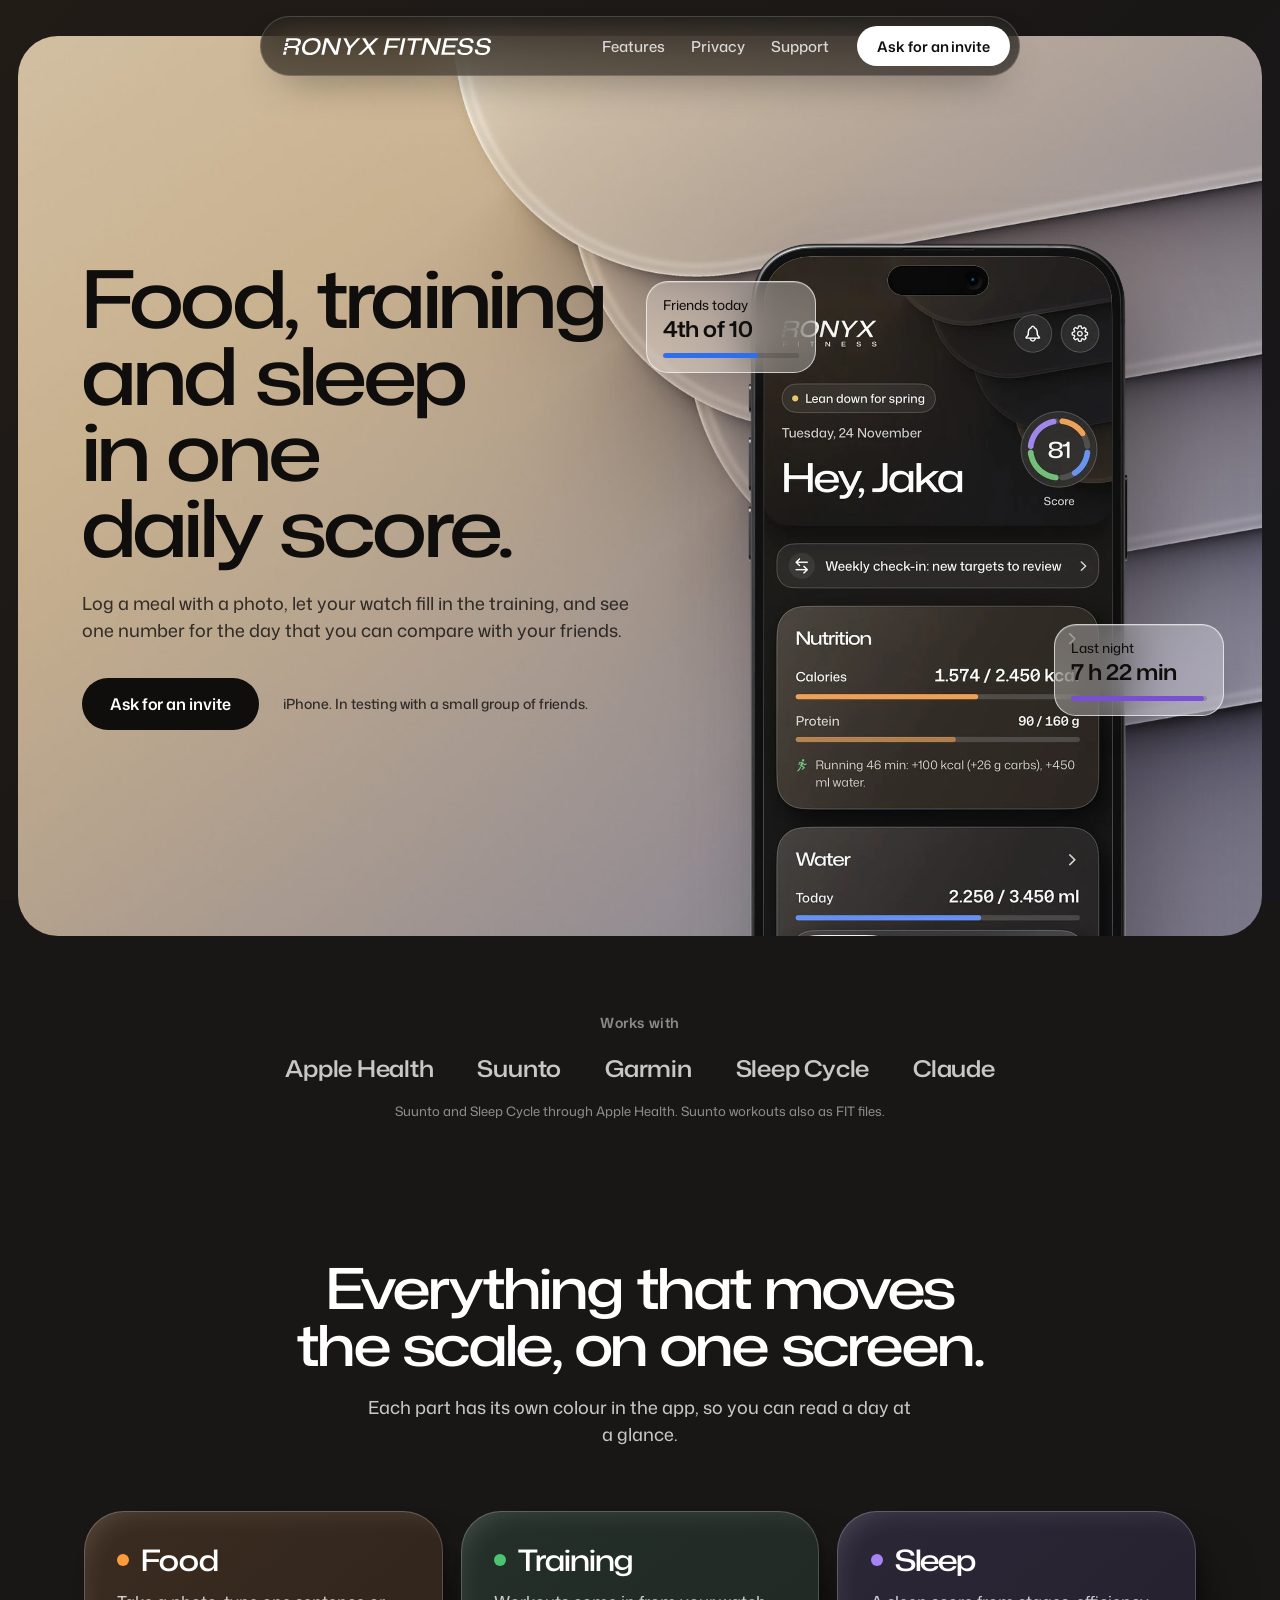
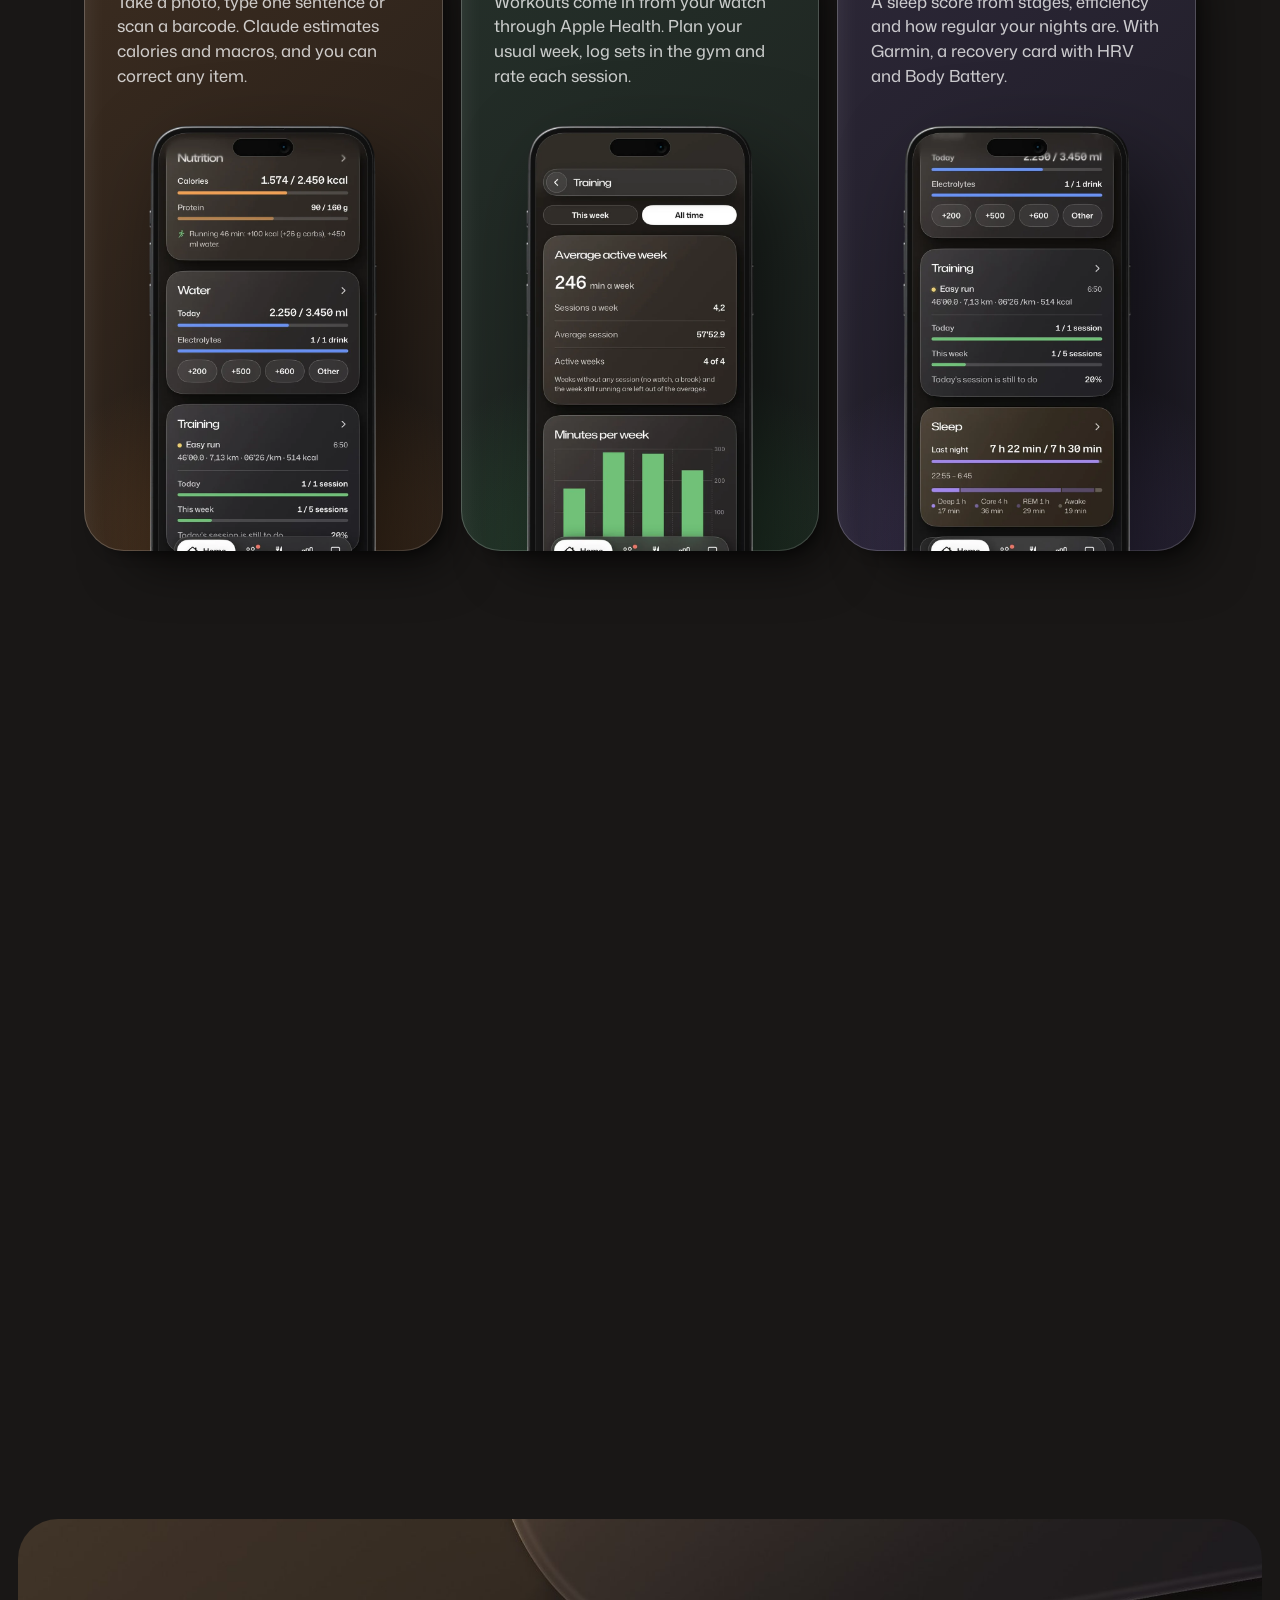
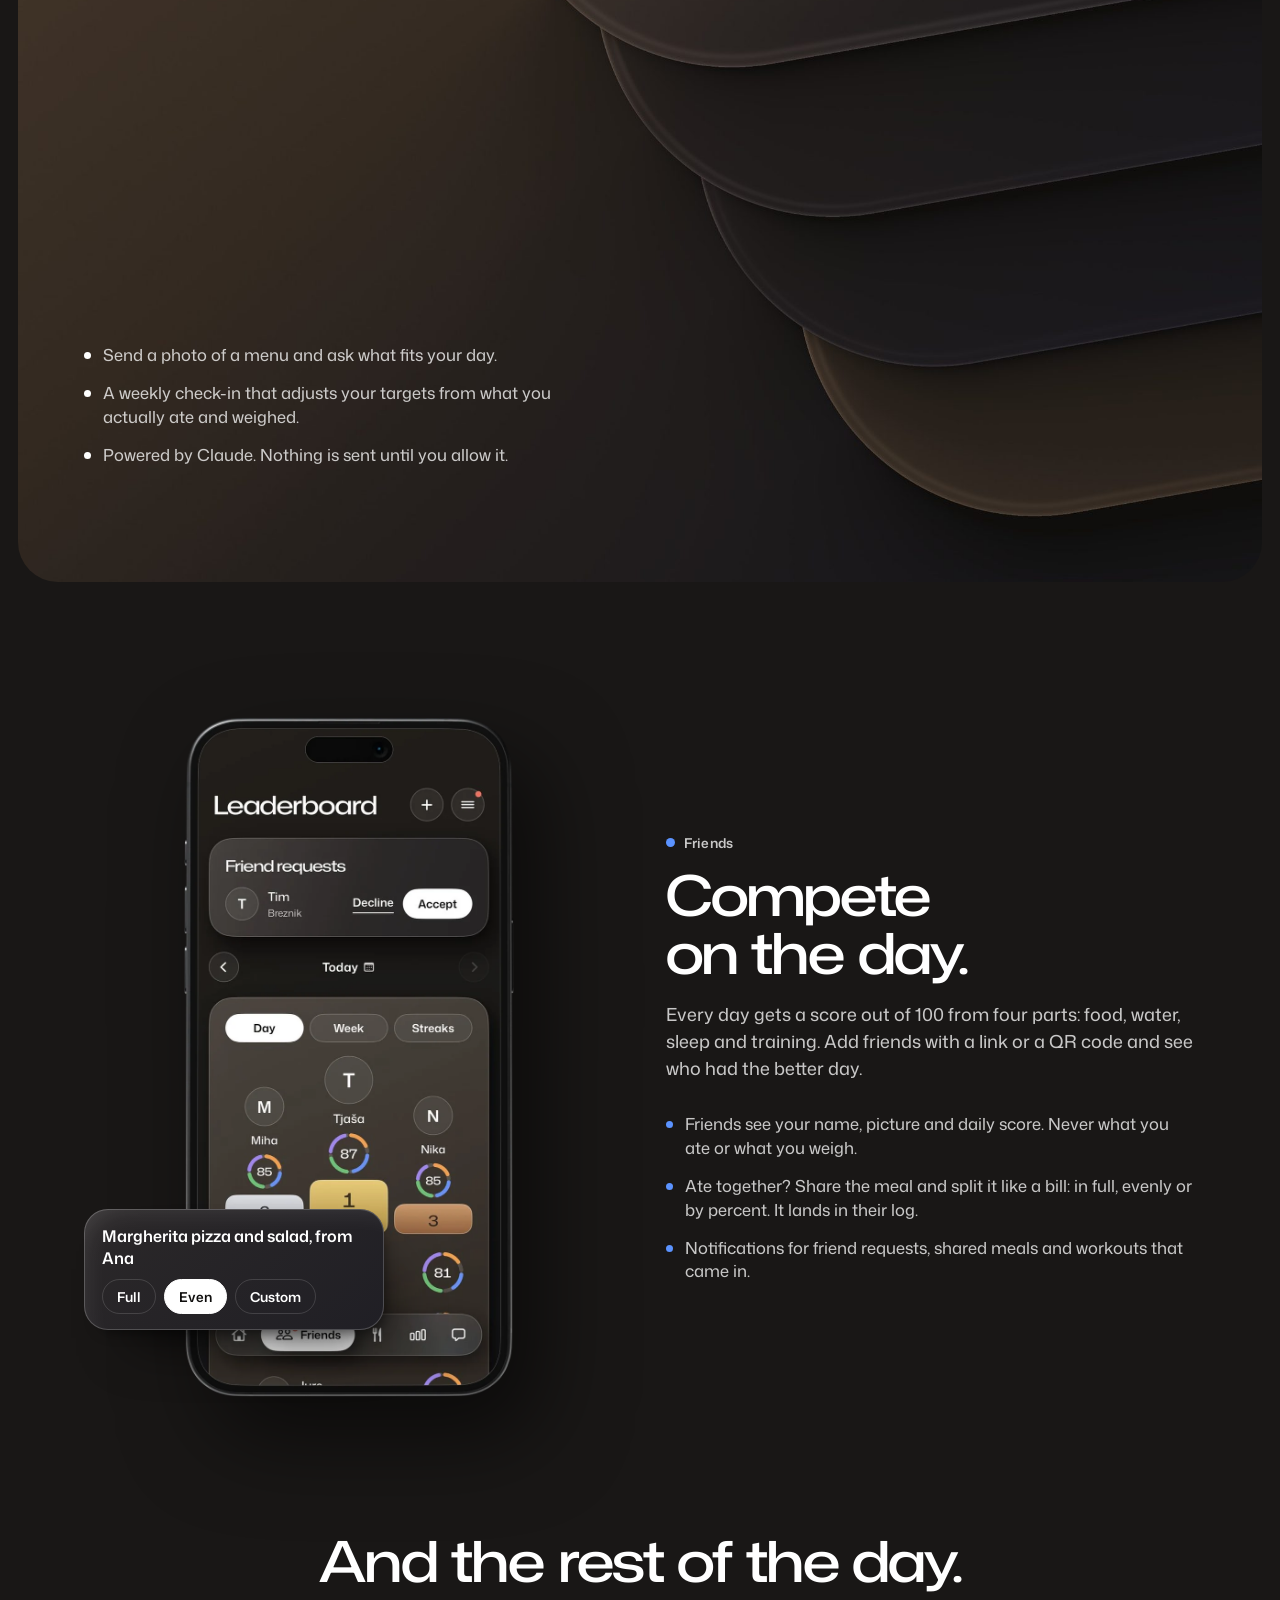
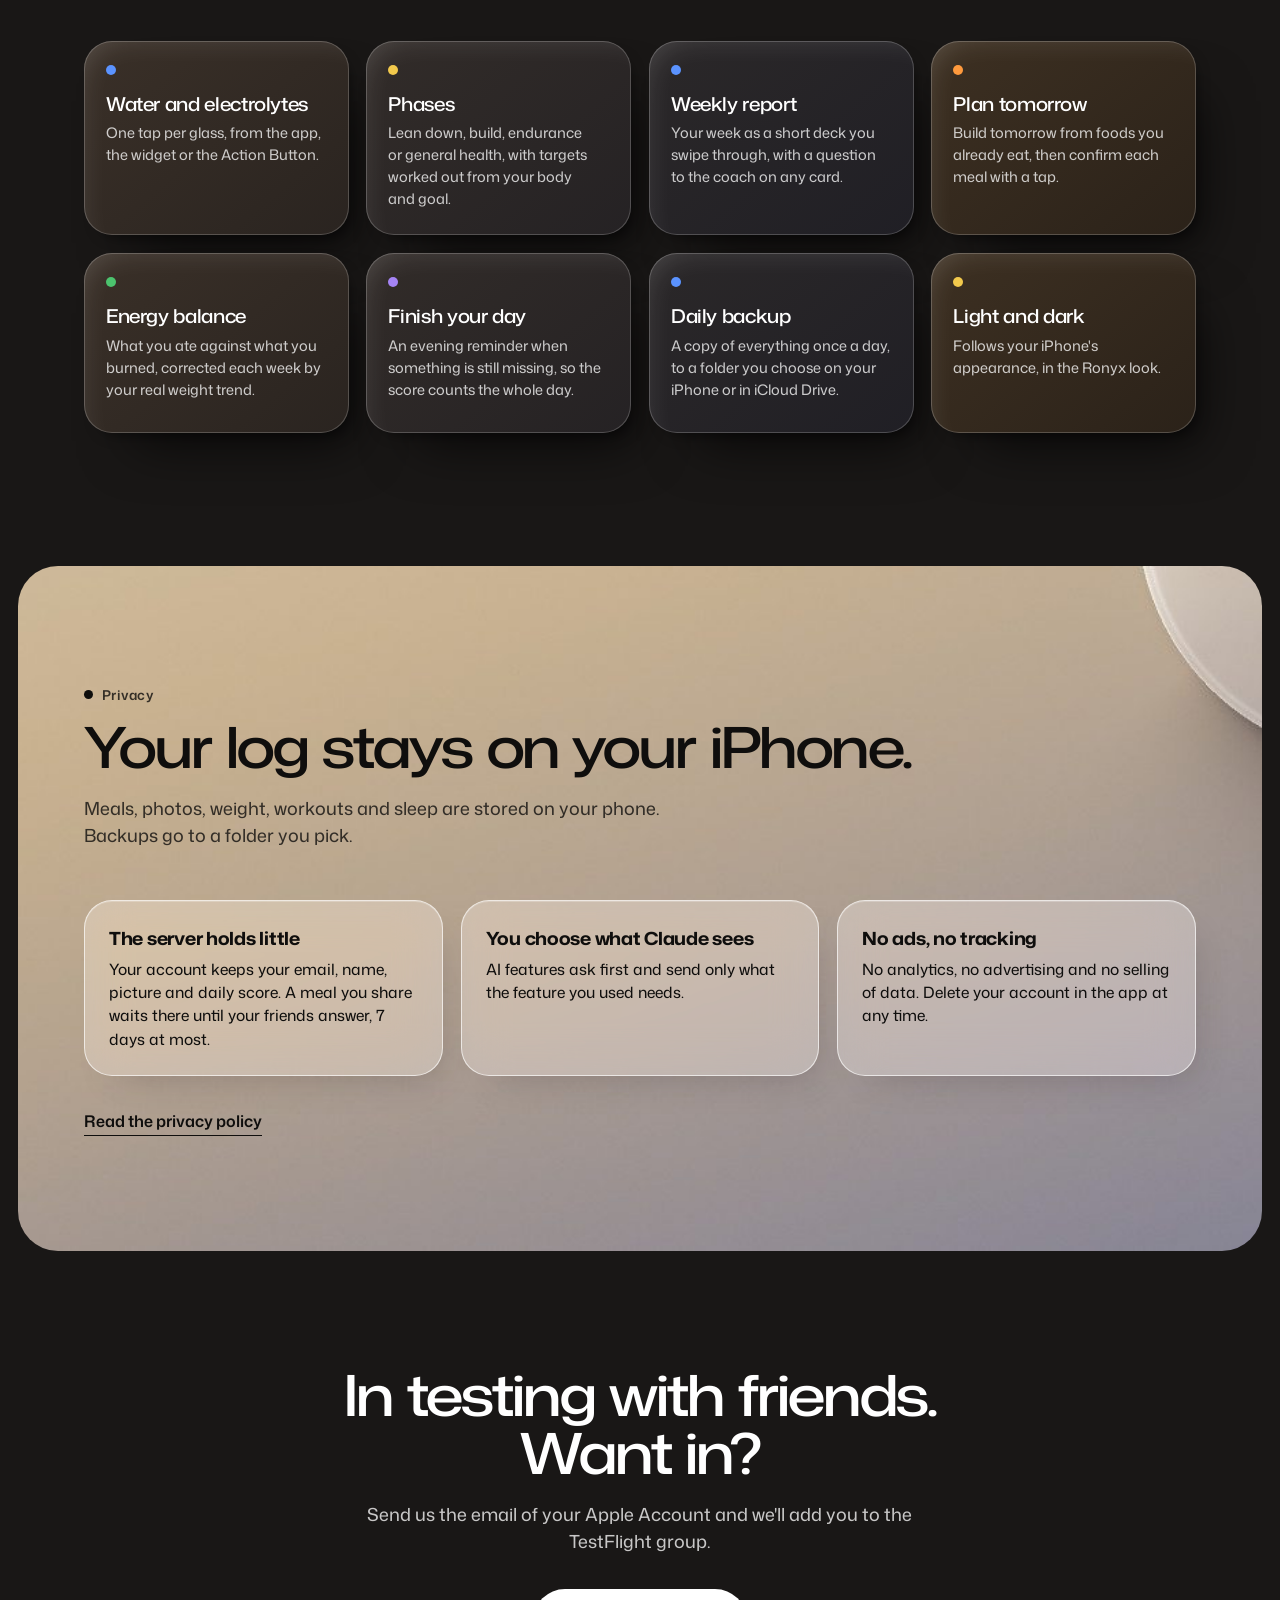
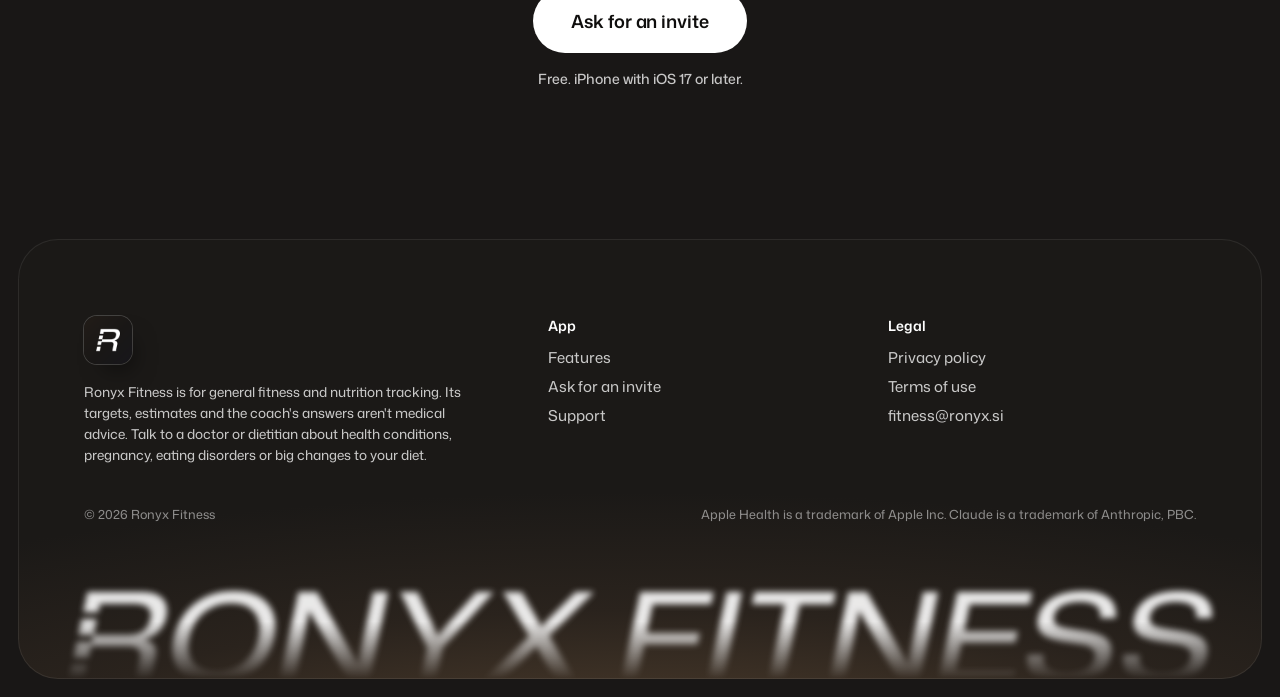
==== commit 573f980c: "Website: screenshots in a real iPhone 15 Pro frame from Lan's mockup instead of a drawn one Co-Autho" ====
--- a/index.html
+++ b/index.html
@@ -42,7 +42,7 @@
     <div class="stage" aria-hidden="true">
       <div class="chip glass a"><span>Friends today</span><b>4th of 10</b><span class="bar"><i style="--w:70%;--c:var(--water)"></i></span></div>
       <div class="chip glass b"><span>Last night</span><b>7 h 22 min</b><span class="bar"><i style="--w:98%;--c:var(--sleep)"></i></span></div>
-      <div class="phone"><div class="screen"><img src="assets/shots/today.jpg" alt="Ronyx Fitness home screen: daily score 81, calories and protein for today" width="603" height="1311" fetchpriority="high"></div></div>
+      <div class="phone"><img src="assets/shots/today-phone.webp" alt="Ronyx Fitness home screen: daily score 81, calories and protein for today" width="720" height="1483" fetchpriority="high"></div>
     </div>
   </section>
 
@@ -67,17 +67,17 @@
       <article class="card pane food">
         <h3><i></i>Food</h3>
         <p>Take a photo, type one sentence or scan a barcode. Claude estimates calories and macros, and you can correct any item.</p>
-        <div class="phone"><div class="screen"><img src="assets/shots/home-mid.jpg" alt="Nutrition and water cards with today's calories, protein and water" width="603" height="1311" loading="lazy"></div></div>
+        <div class="phone"><img src="assets/shots/home-mid-phone.webp" alt="Nutrition and water cards with today's calories, protein and water" width="720" height="1483" loading="lazy"></div>
       </article>
       <article class="card pane training">
         <h3><i></i>Training</h3>
         <p>Workouts come in from your watch through Apple Health. Plan your usual week, log sets in the gym and rate each session.</p>
-        <div class="phone"><div class="screen"><img src="assets/shots/training-all.jpg" alt="Training screen: average active week, sessions a week and minutes per week" width="603" height="1311" loading="lazy"></div></div>
+        <div class="phone"><img src="assets/shots/training-all-phone.webp" alt="Training screen: average active week, sessions a week and minutes per week" width="720" height="1483" loading="lazy"></div>
       </article>
       <article class="card pane sleep">
         <h3><i></i>Sleep</h3>
         <p>A sleep score from stages, efficiency and how regular your nights are. With Garmin, a recovery card with HRV and Body Battery.</p>
-        <div class="phone"><div class="screen"><img src="assets/shots/home-low.jpg" alt="Training and sleep cards: last night 7 h 22 min with deep, core and REM sleep" width="603" height="1311" loading="lazy"></div></div>
+        <div class="phone"><img src="assets/shots/home-low-phone.webp" alt="Training and sleep cards: last night 7 h 22 min with deep, core and REM sleep" width="720" height="1483" loading="lazy"></div>
       </article>
     </div>
   </section>
@@ -97,7 +97,7 @@
         </ul>
       </div>
       <div class="visual" aria-hidden="true">
-        <div class="phone"><div class="screen"><img src="assets/shots/food.jpg" alt="Food tab: day total ring with calories left, macros and meals" width="603" height="1311" loading="lazy"></div></div>
+        <div class="phone"><img src="assets/shots/food-phone.webp" alt="Food tab: day total ring with calories left, macros and meals" width="720" height="1483" loading="lazy"></div>
         <div class="float glass f1"><div class="t"><i></i>Chicken burrito bowl</div><div class="nums"><div><b>640</b><span>kcal</span></div><div><b>42 g</b><span>protein</span></div><div><b>68 g</b><span>carbs</span></div></div></div>
         <div class="float glass f2"><div class="t">How many</div><div class="stepper"><span>−</span><b>3x</b><span>+</span></div><div class="s">Croissant, 3x: 690 kcal</div></div>
         <div class="float glass f3" style="--c:var(--water)"><div class="t"><i></i>Hidden fat?</div><div class="s">Cooked in oil, or with a dressing? Add it with one tap.</div></div>
@@ -146,7 +146,7 @@
         </ul>
       </div>
       <div class="visual" aria-hidden="true">
-        <div class="phone"><div class="screen"><img src="assets/shots/friends.jpg" alt="Leaderboard: Tjaša 87, Miha 85, Nika 85, you 81, with a friend request from Tim" width="603" height="1311" loading="lazy"></div></div>
+        <div class="phone"><img src="assets/shots/friends-phone.webp" alt="Leaderboard: Tjaša 87, Miha 85, Nika 85, you 81, with a friend request from Tim" width="720" height="1483" loading="lazy"></div>
         <div class="split pane" style="--a:var(--p3a);--b:var(--p3b)">
           <div class="t" style="font-weight:600">Margherita pizza and salad, from Ana</div>
           <div class="chips"><span>Full</span><span class="on">Even</span><span>Custom</span></div>
--- a/assets/css/site.css
+++ b/assets/css/site.css
@@ -327,3 +327,8 @@
 /* Footer wordmark sharpens a little as it comes in */
 .js footer .giant{--blur:14px}
 @media (prefers-reduced-motion:reduce){*{animation:none!important}}
+
+/* Real iPhone frames (mockup renders with the screenshot inside) replace the drawn frame. */
+.phone{aspect-ratio:720/1483;border-radius:0;padding:0;background:none;box-shadow:none;filter:drop-shadow(26px 40px 44px rgba(0,0,0,.55))}
+.phone>img{display:block;width:100%;height:100%}
+.dusk .phone{filter:drop-shadow(26px 40px 44px rgba(52,44,52,.45))}
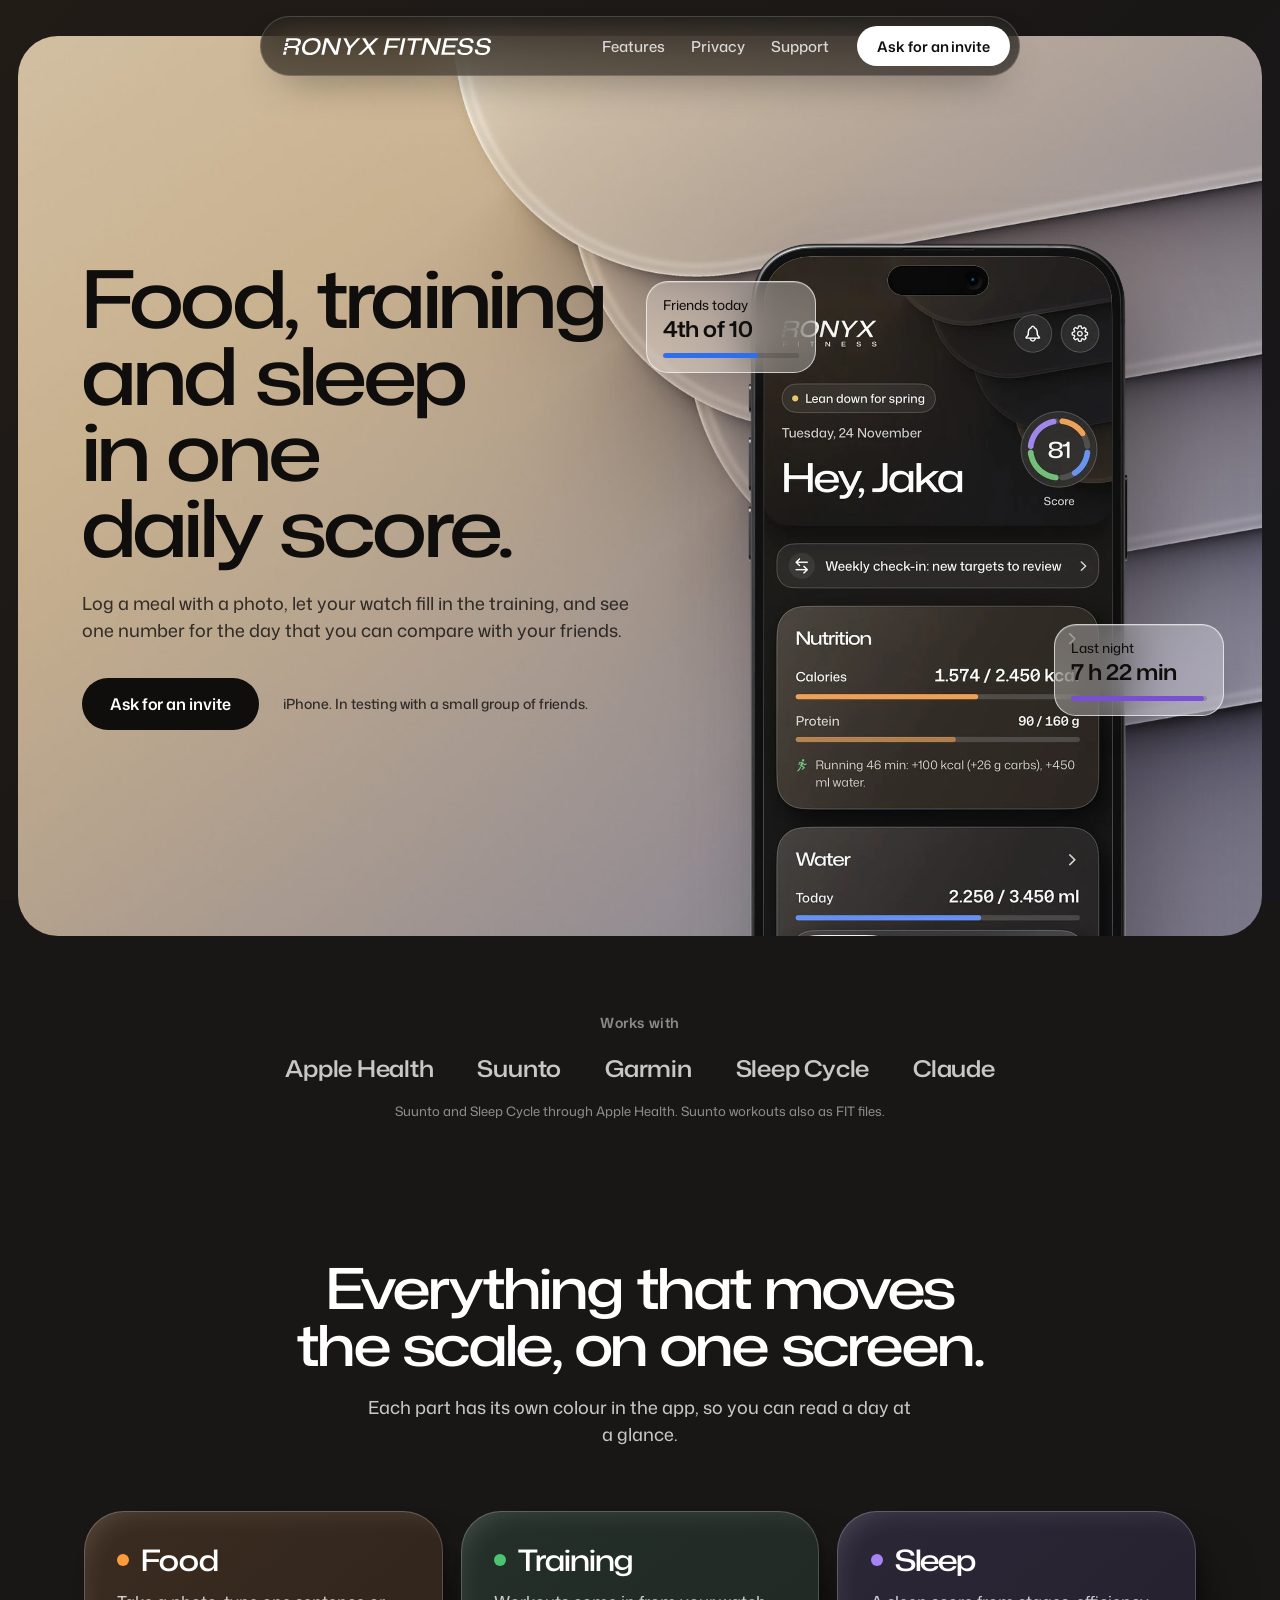
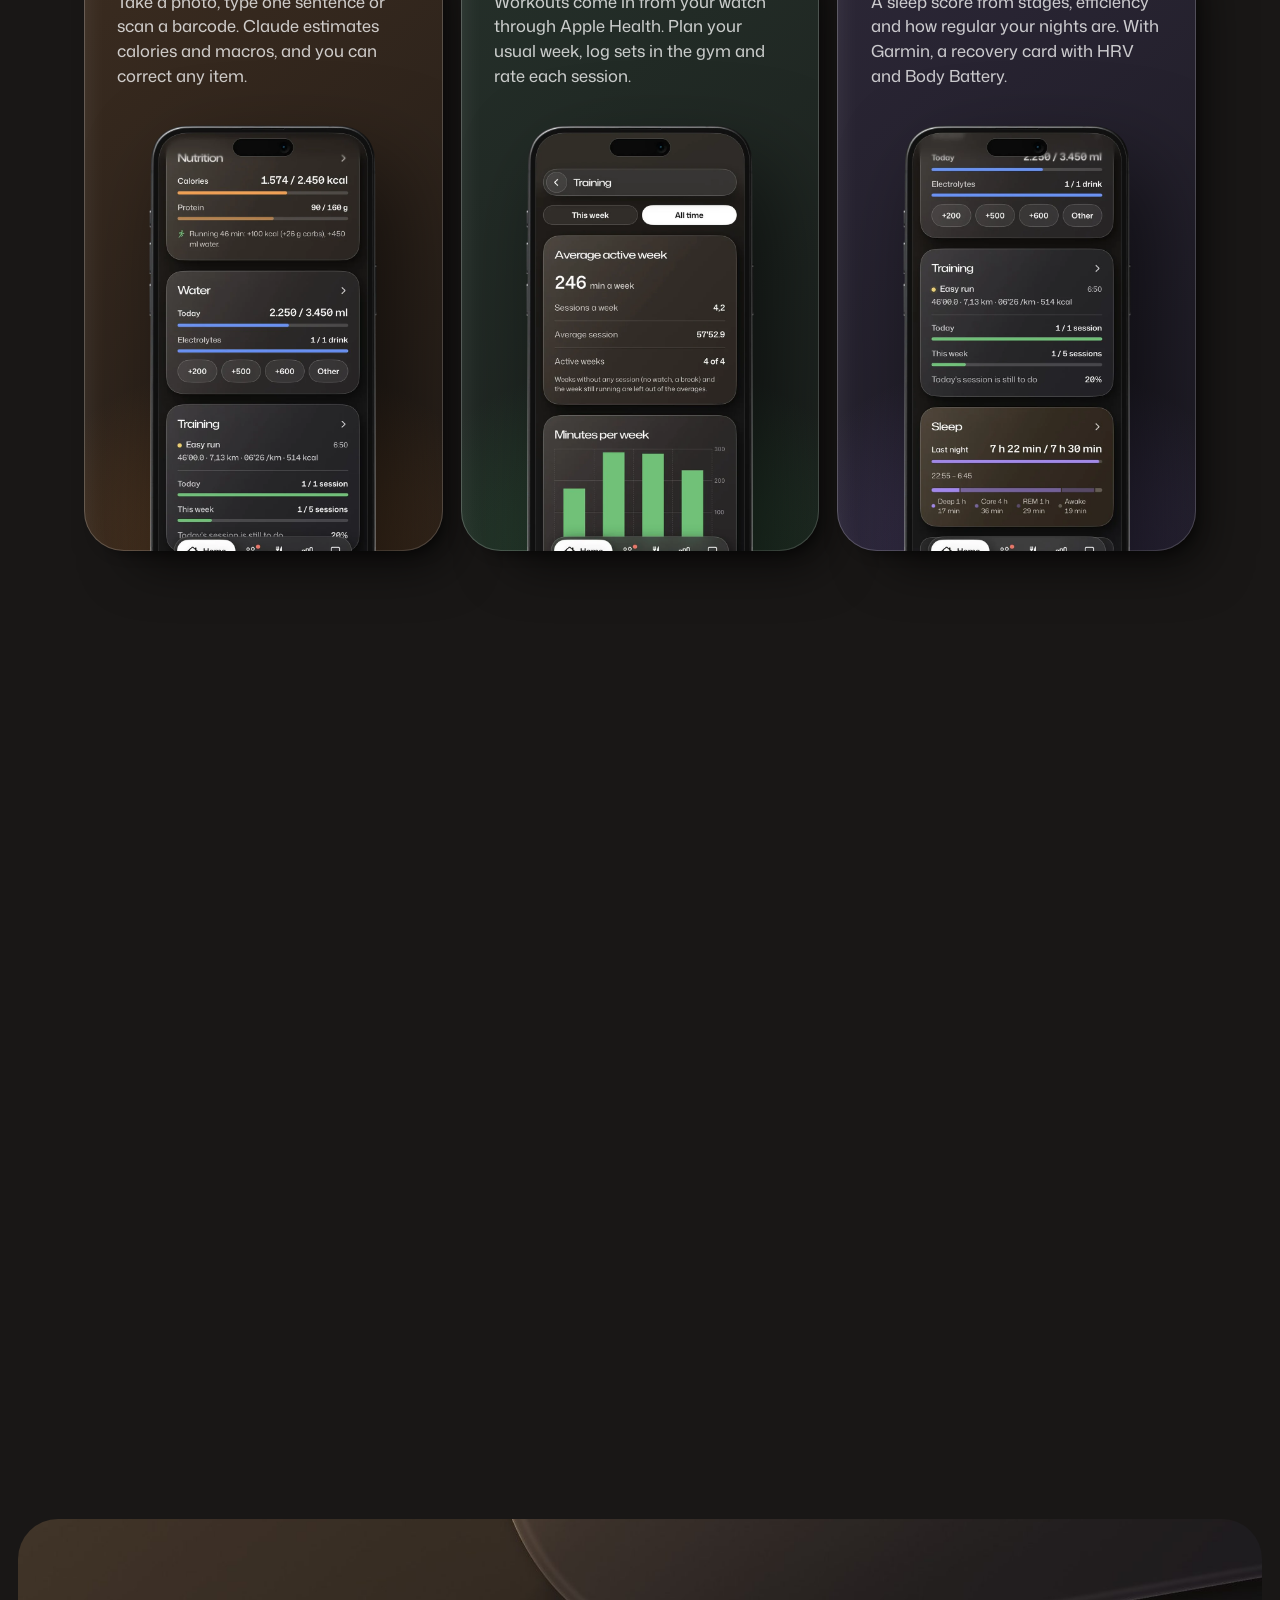
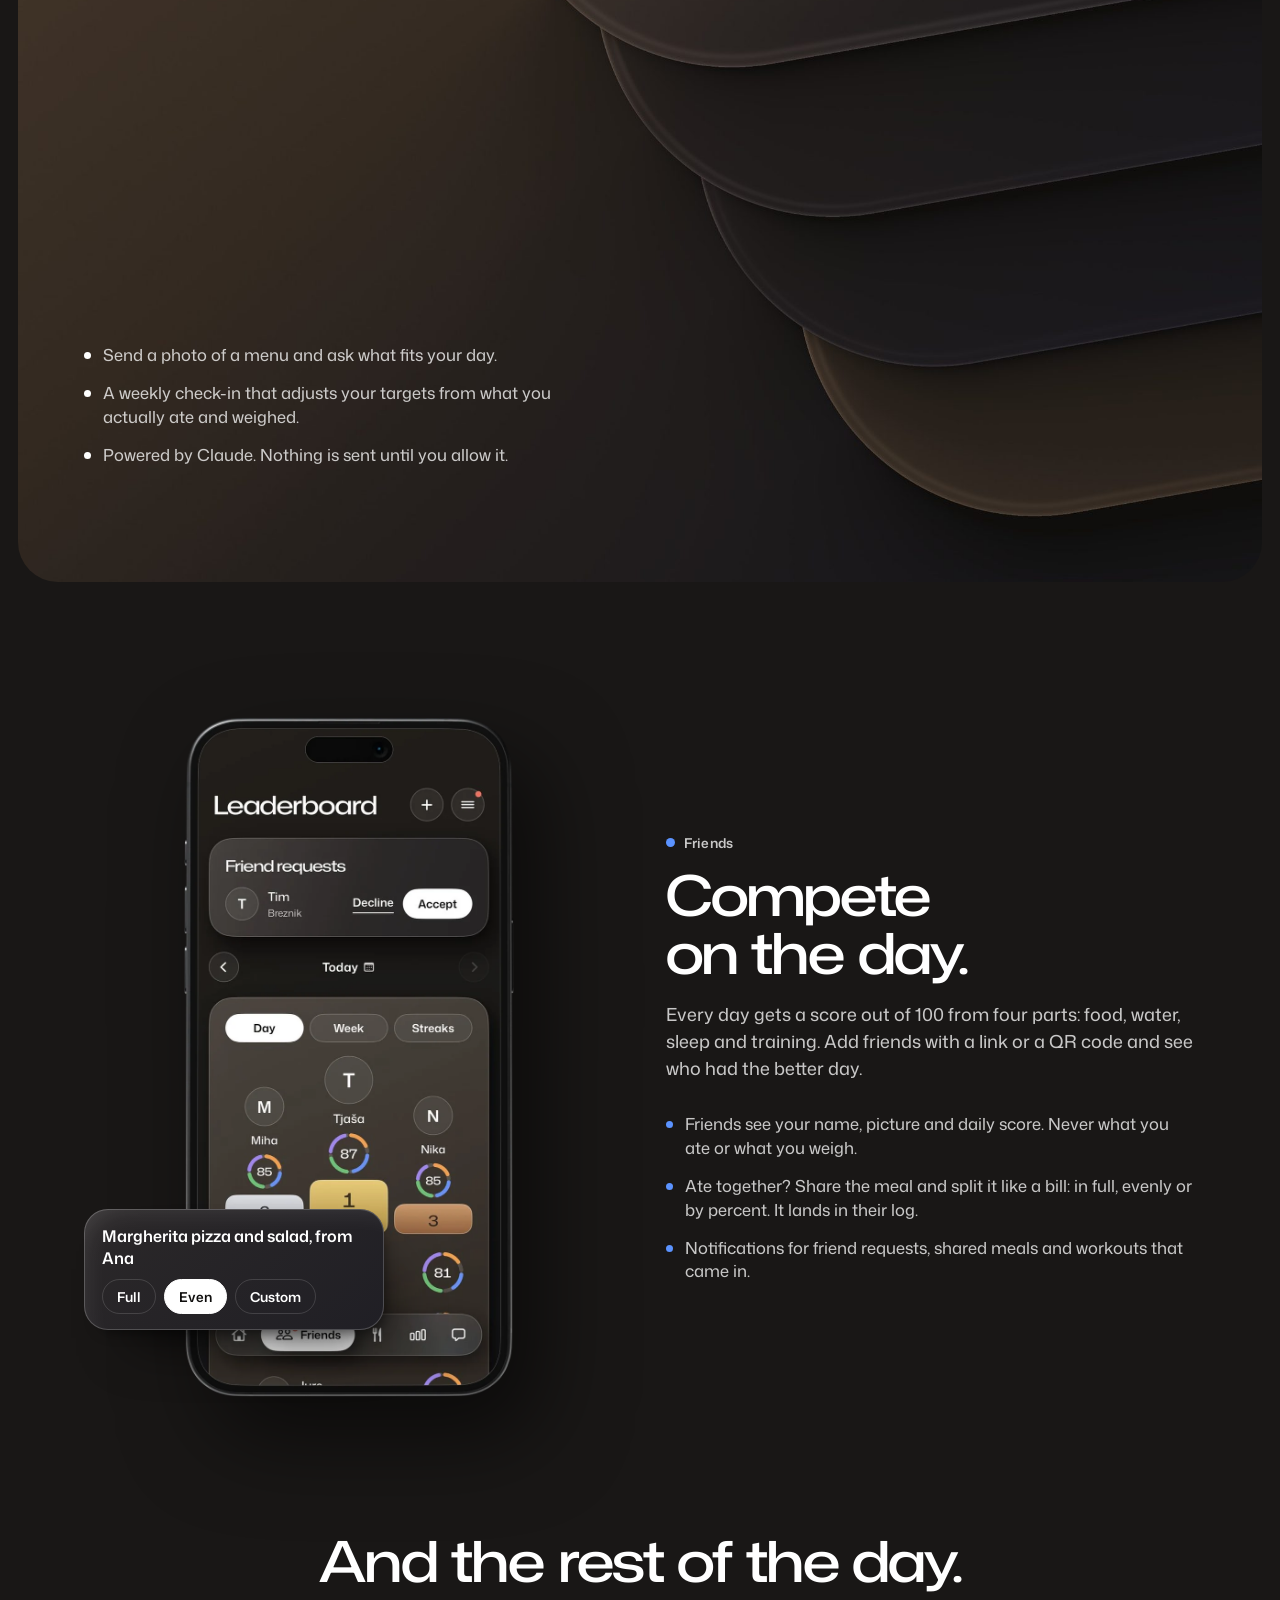
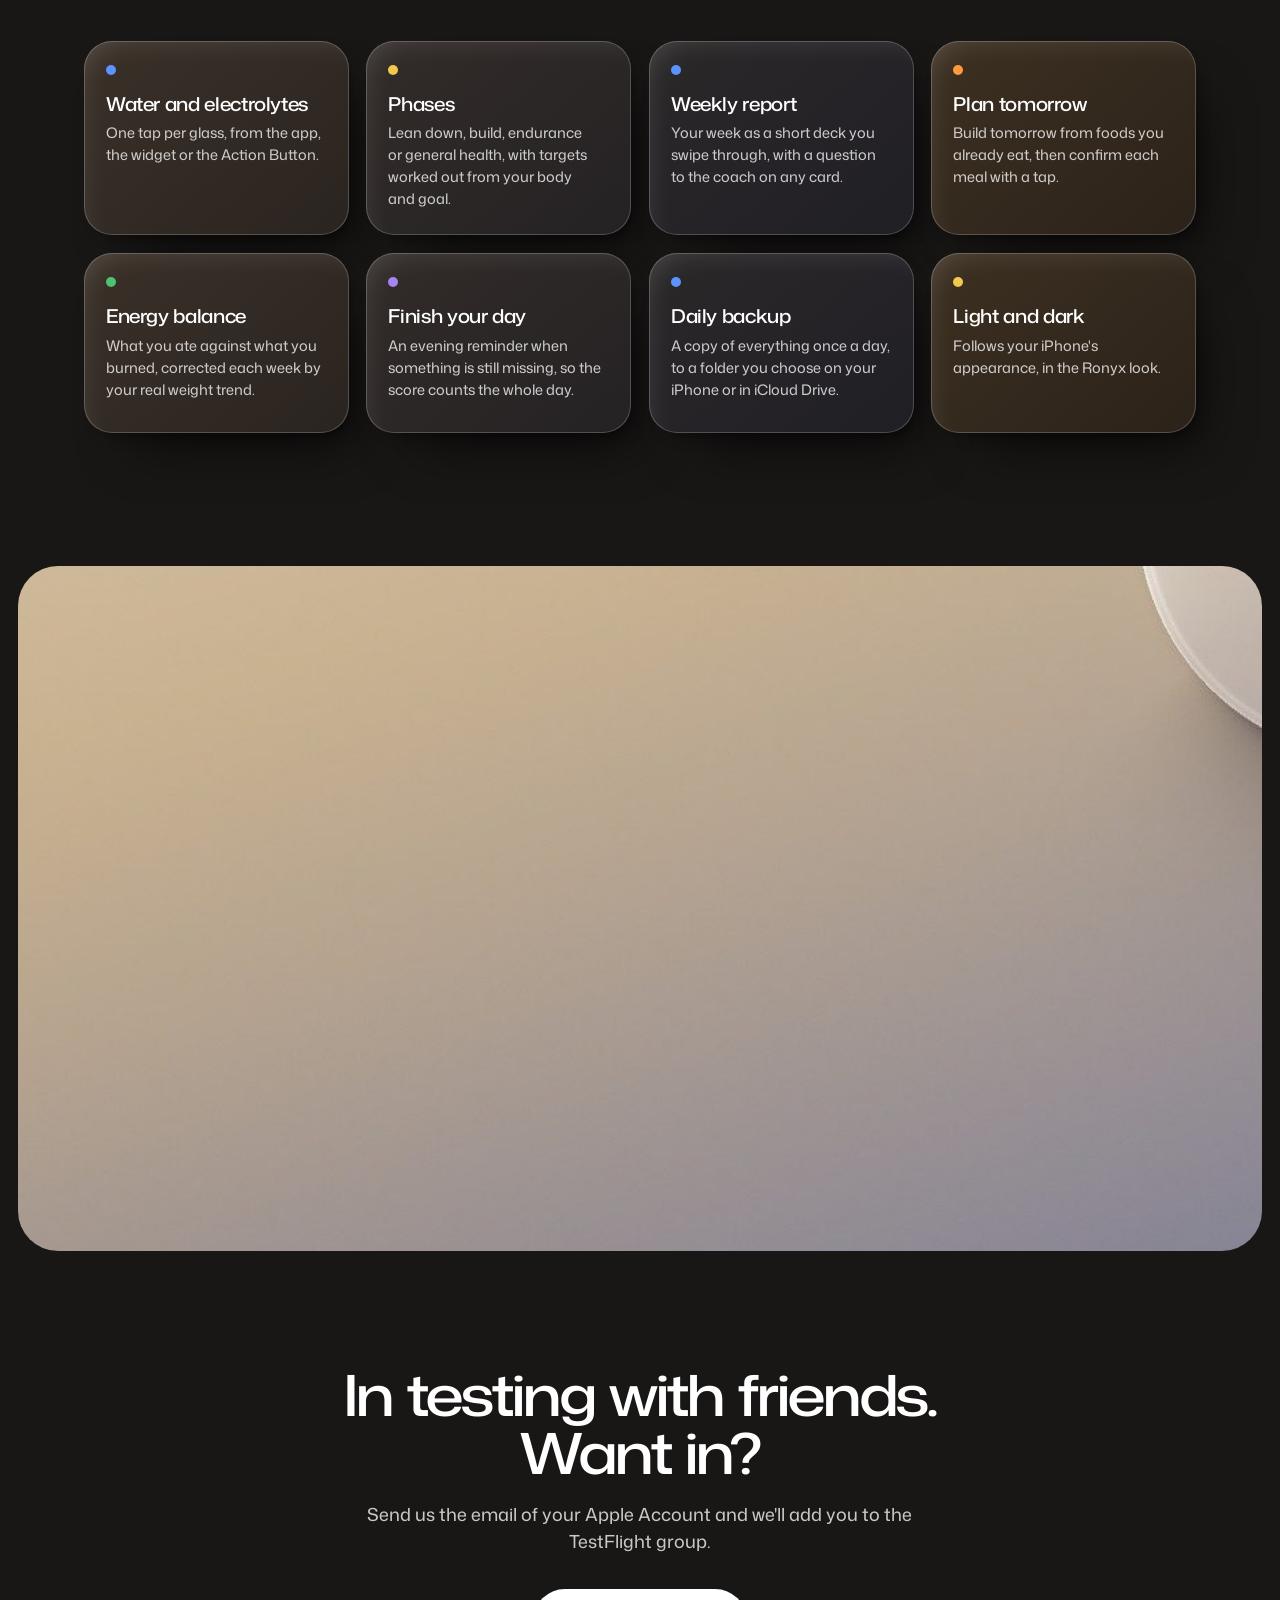
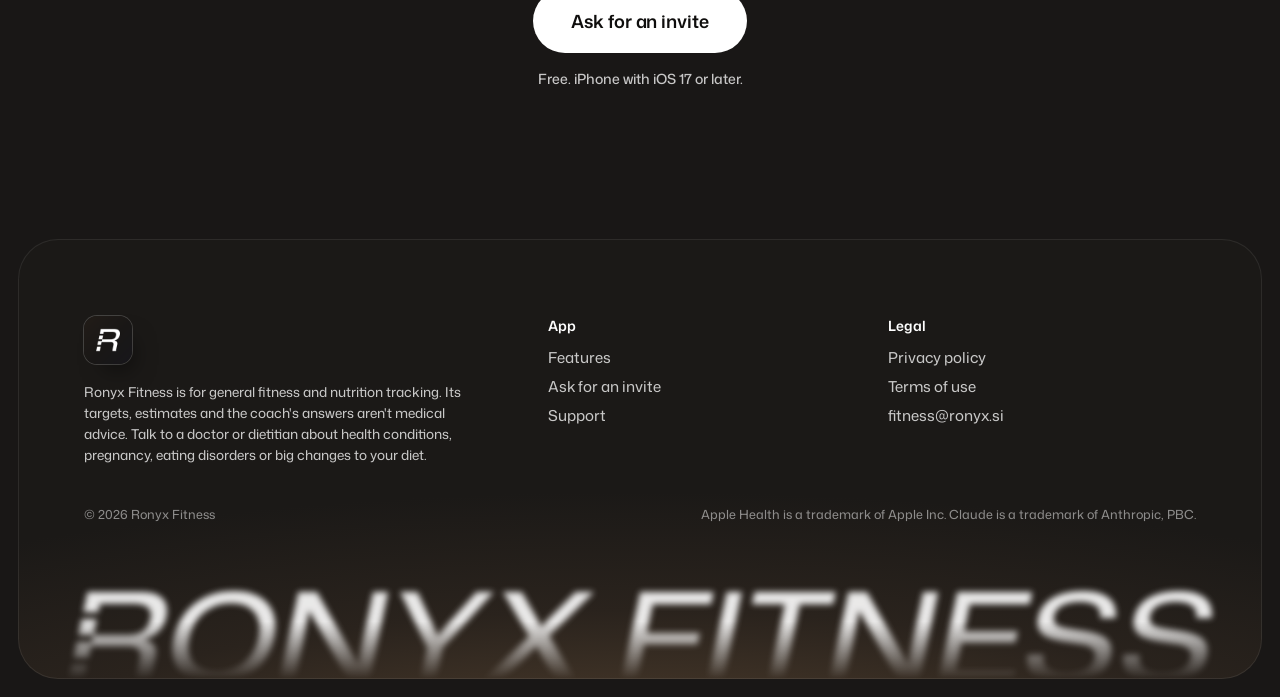
==== commit a25d67ed: "Website: version number on the stylesheet and script links so phones load changes at once Co-Authore" ====
--- a/index.html
+++ b/index.html
@@ -13,7 +13,7 @@
 <link rel="icon" type="image/png" href="assets/img/favicon.png">
 <link rel="apple-touch-icon" href="assets/img/apple-touch-icon.png">
 <link rel="preload" href="assets/fonts/mona-sans-latin.woff2" as="font" type="font/woff2" crossorigin>
-<link rel="stylesheet" href="assets/css/site.css">
+<link rel="stylesheet" href="assets/css/site.css?v=2">
 </head>
 <body>
 
@@ -222,6 +222,6 @@
   <div class="giant" aria-hidden="true"><img src="assets/logo/ronyx-fitness-wordmark-horizontal-white.svg" alt="" width="1475" height="121"></div>
 </footer>
 
-<script src="assets/js/site.js" defer></script>
+<script src="assets/js/site.js?v=2" defer></script>
 </body>
 </html>
--- a/assets/css/site.css
+++ b/assets/css/site.css
@@ -271,9 +271,6 @@
   .hero .actions .btn{width:100%}
   .hero{background-image:linear-gradient(180deg,rgba(236,229,217,.88) 0%,rgba(236,229,217,.7) 45%,rgba(236,229,217,0) 68%),url(../img/hero-phone-dusk.jpg);background-position:center top}
   .hero .chip{display:none}
-  .float{position:relative;inset:auto!important;max-width:none;width:100%;margin-top:10px}
-  .feature .visual{flex-direction:column;align-items:stretch}
-  .feature .visual .phone{align-self:center}
   .more{grid-template-columns:1fr}
   .more li{min-height:0}
   .doc{padding-top:120px}
@@ -332,3 +329,29 @@
 .phone{aspect-ratio:720/1483;border-radius:0;padding:0;background:none;box-shadow:none;filter:drop-shadow(26px 40px 44px rgba(0,0,0,.55))}
 .phone>img{display:block;width:100%;height:100%}
 .dusk .phone{filter:drop-shadow(26px 40px 44px rgba(52,44,52,.45))}
+
+/* Buttons inside text pages keep their dark label (.doc a would make it white on white). */
+.doc a.btn{color:var(--onyx);border-bottom:0}
+
+/* Phones: feature visuals keep the floating cards over the phone, small. */
+@media (max-width:640px){
+  .feature .visual{padding:8px 0 16px}
+  .feature .visual .phone{width:68%}
+  .float{max-width:62%;padding:10px 12px;font-size:12px;--r:16px}
+  .float .t{font-size:13px}
+  .float .nums{gap:10px;margin-top:6px}
+  .float .nums b{font-size:16px}
+  .float .nums span{font-size:11px}
+  .stepper{margin-top:6px;padding:3px}
+  .stepper span{width:26px;height:26px}
+  .stepper b{font-size:14px}
+  .meal .f1{left:0;top:4%}
+  .meal .f2{right:0;top:42%}
+  .meal .f3{left:0;bottom:6%}
+  .friends .visual .split{left:0;bottom:8%;width:62%;padding:10px 12px;--r:16px}
+  .split .t{font-size:13px}
+  .split .chips{gap:6px;margin-top:8px}
+  .split .chips span{padding:5px 10px;font-size:12px}
+  .coach .chat{padding:14px}
+  .bubble{font-size:14px}
+}
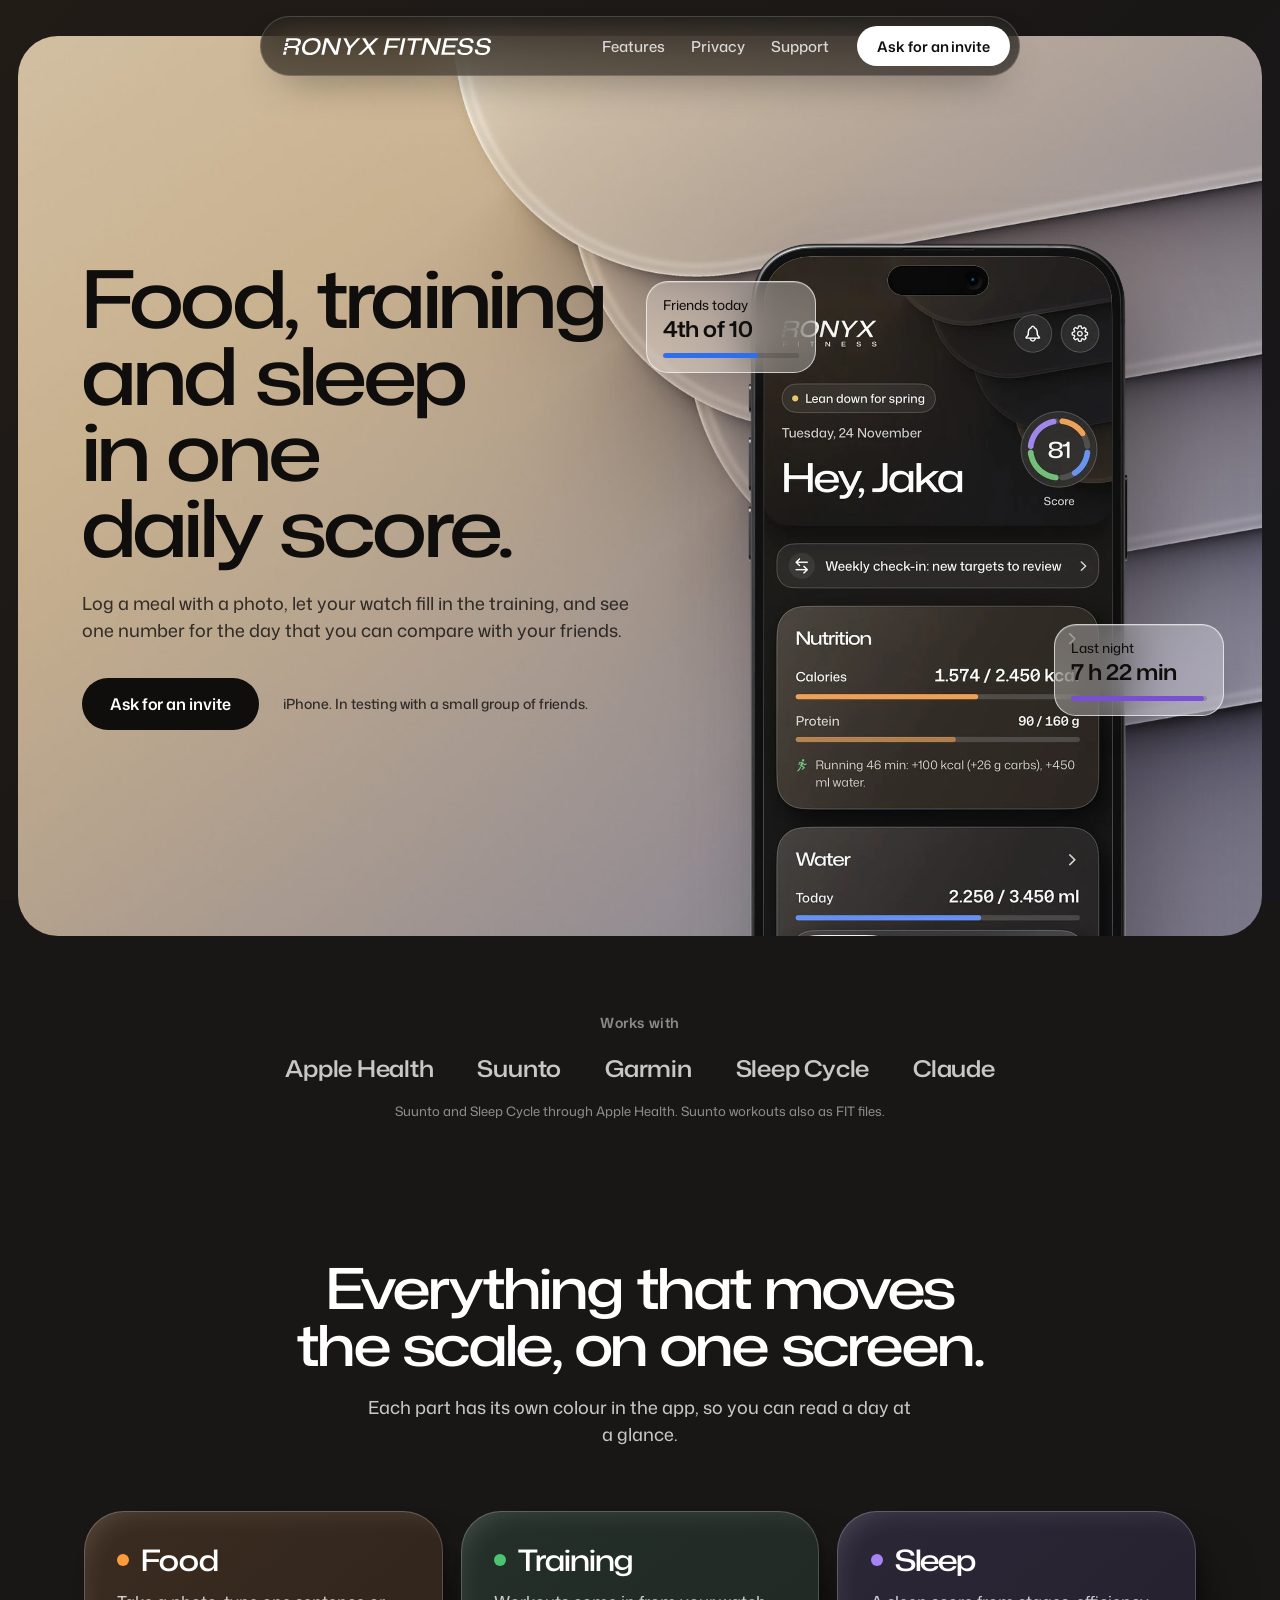
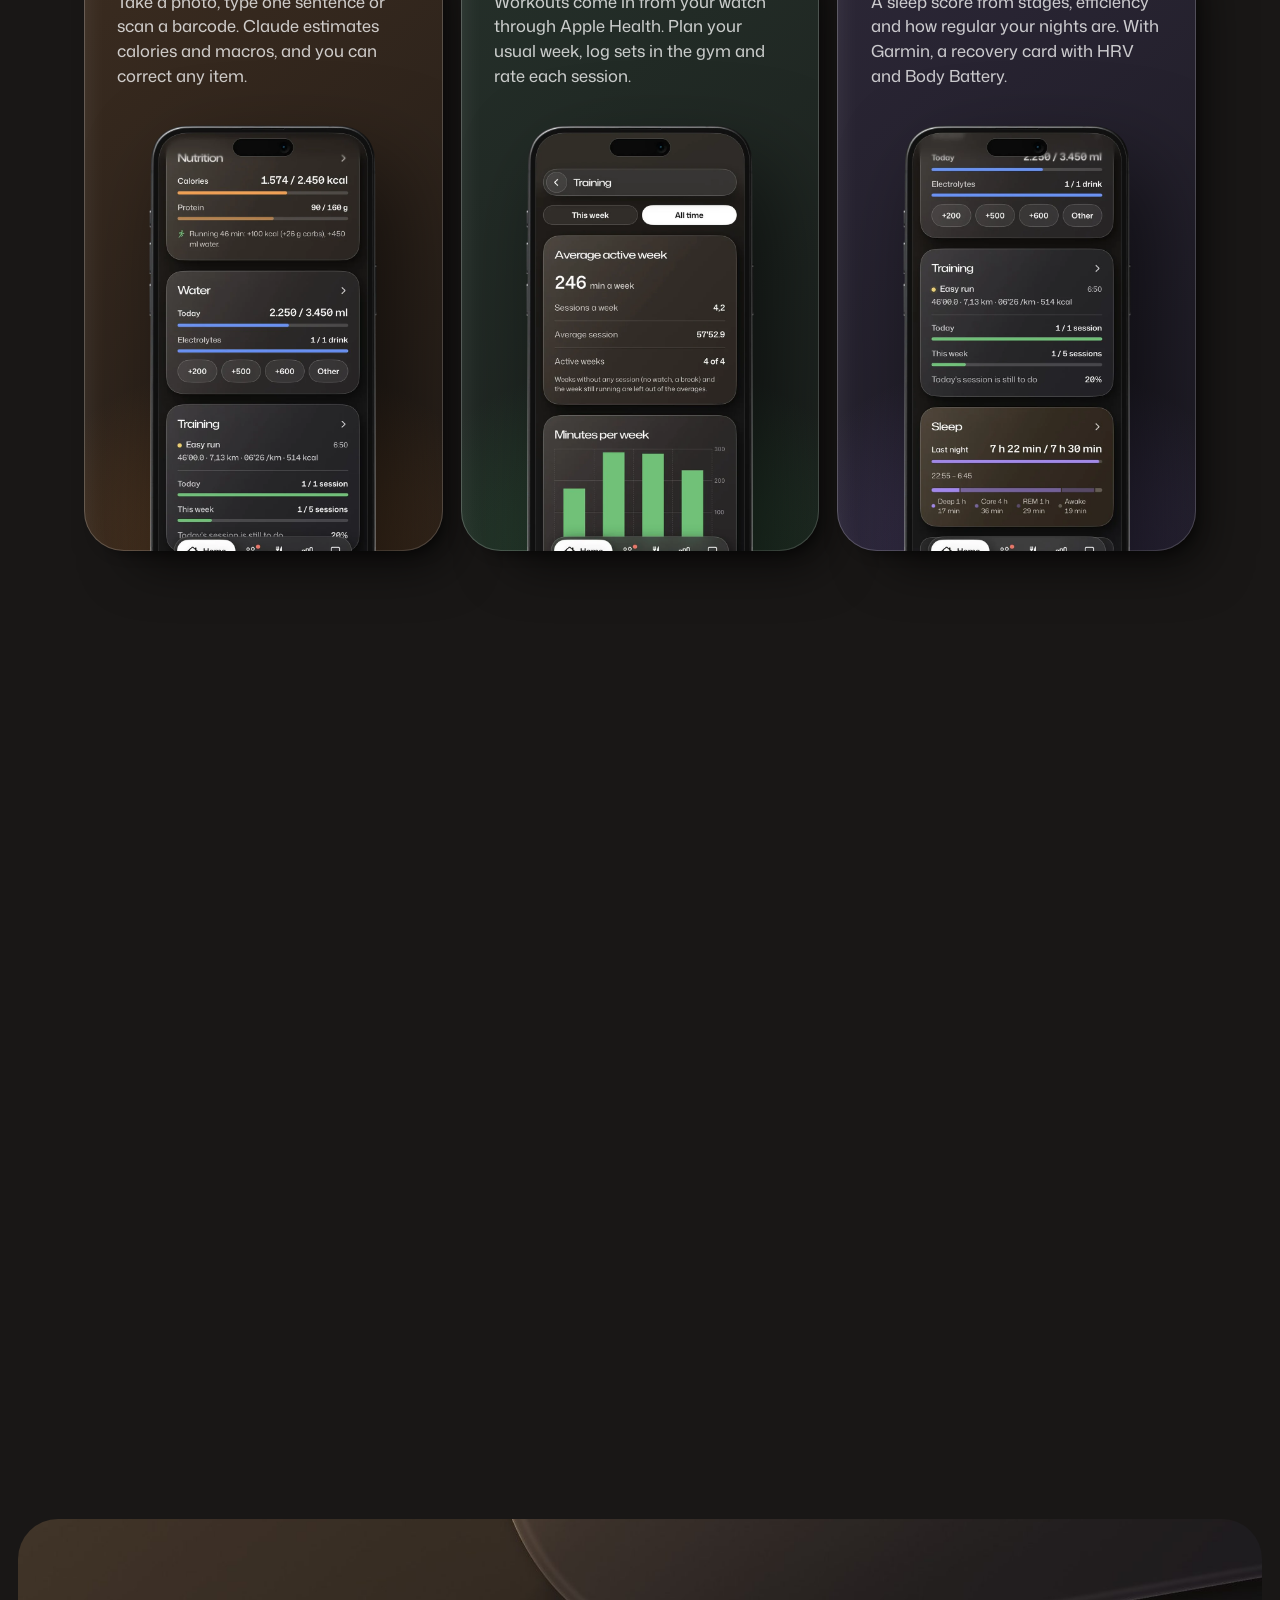
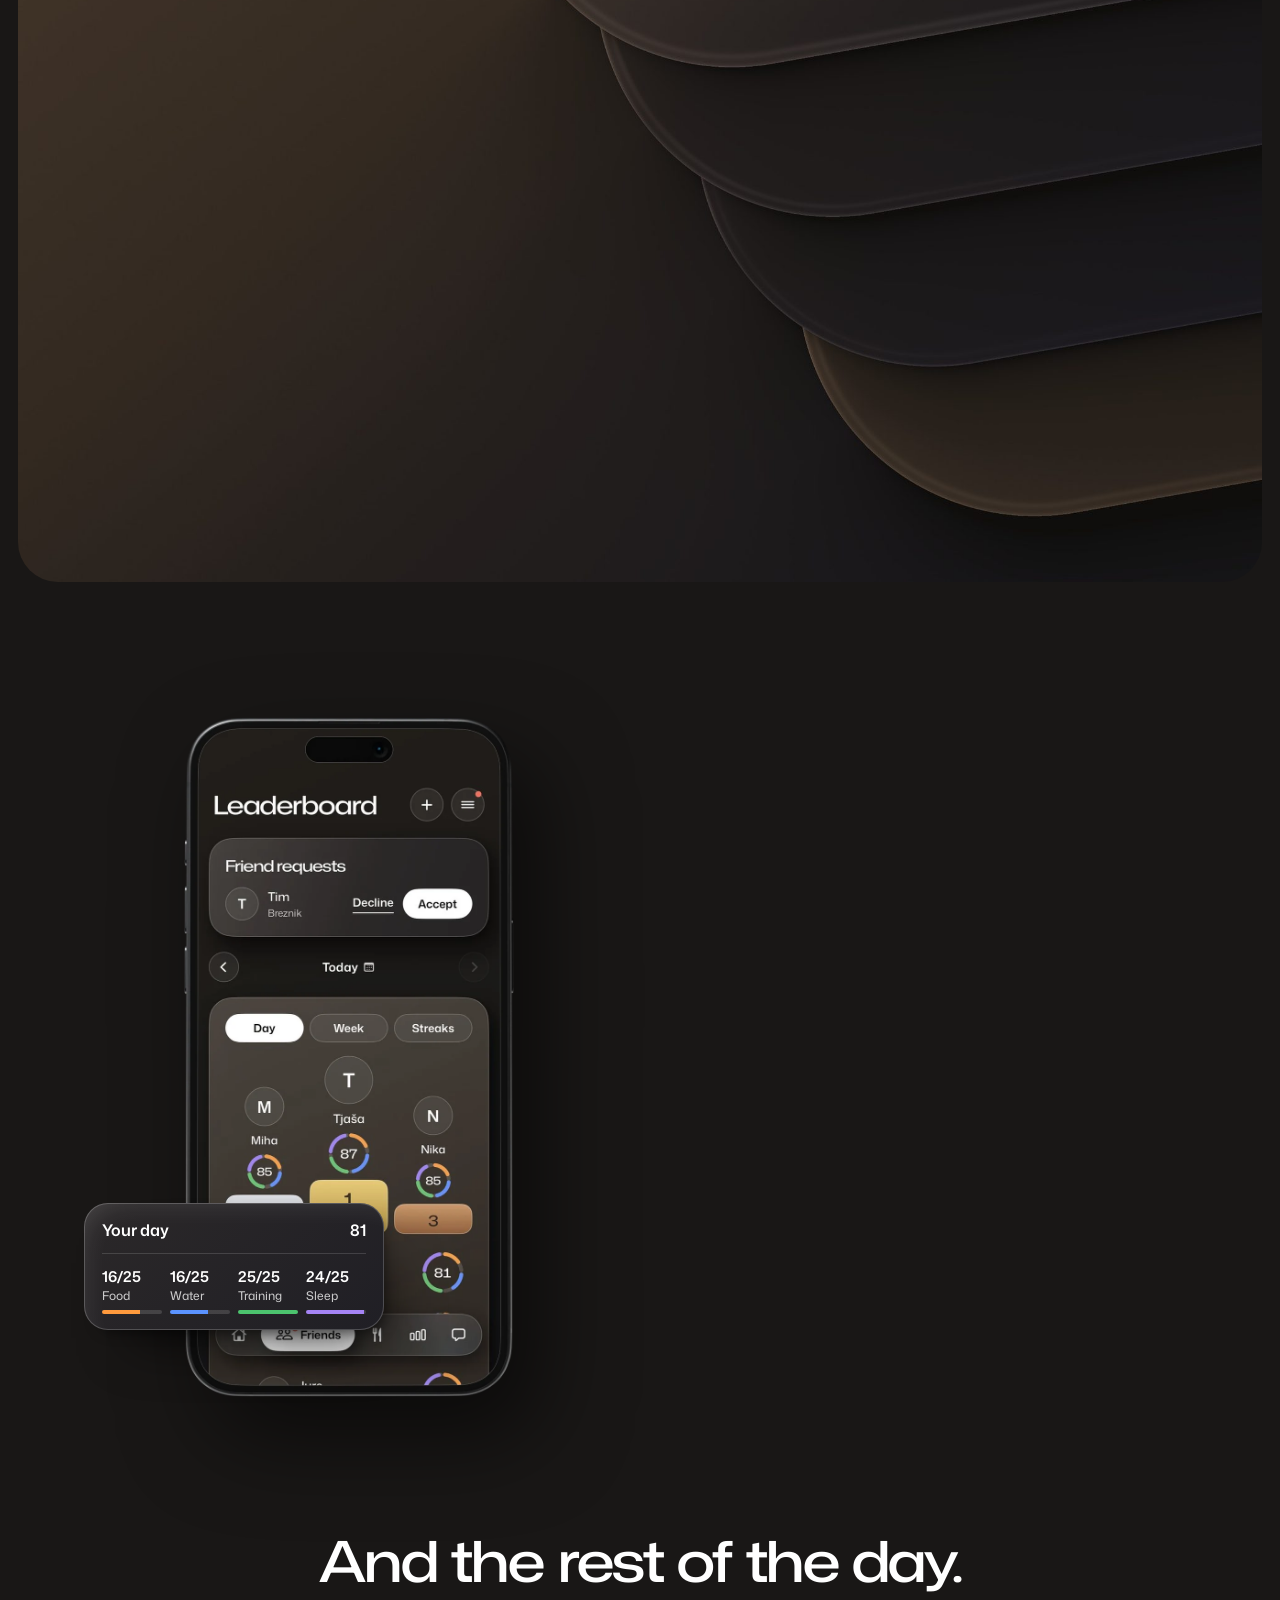
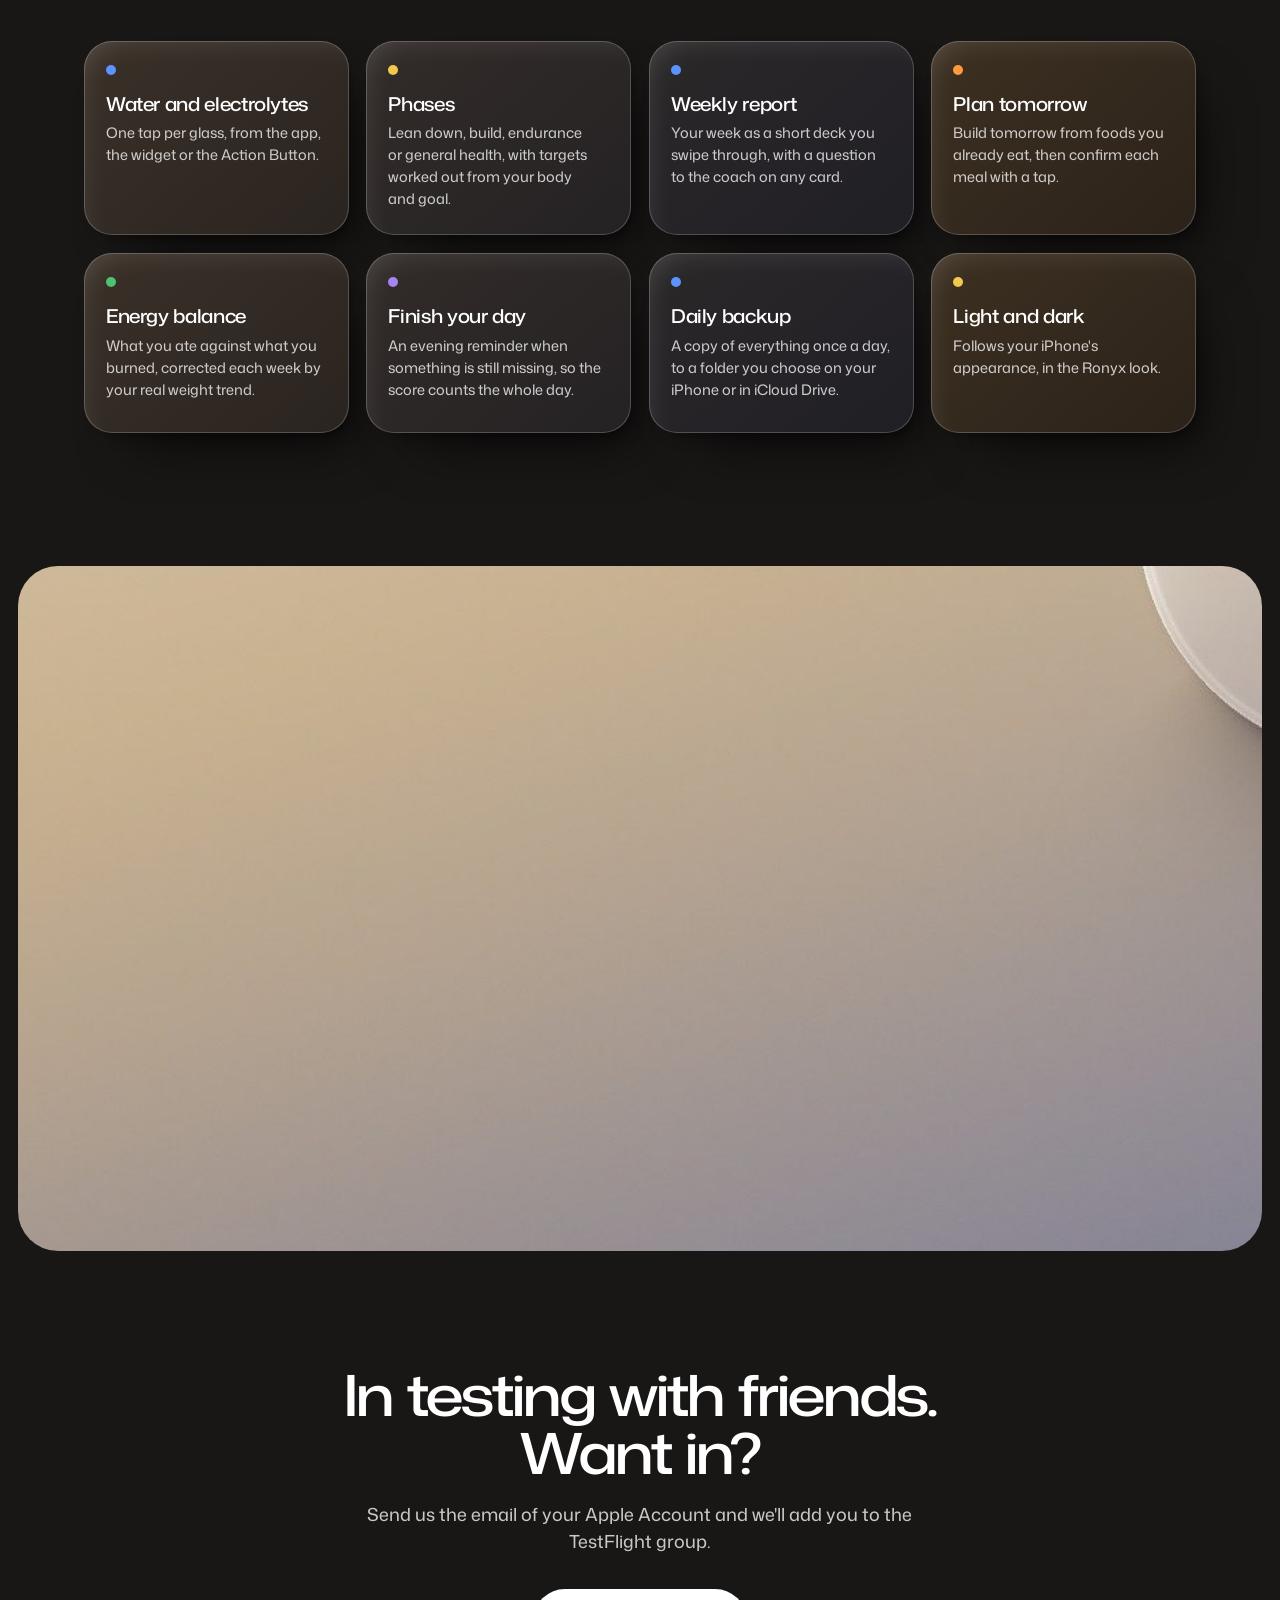
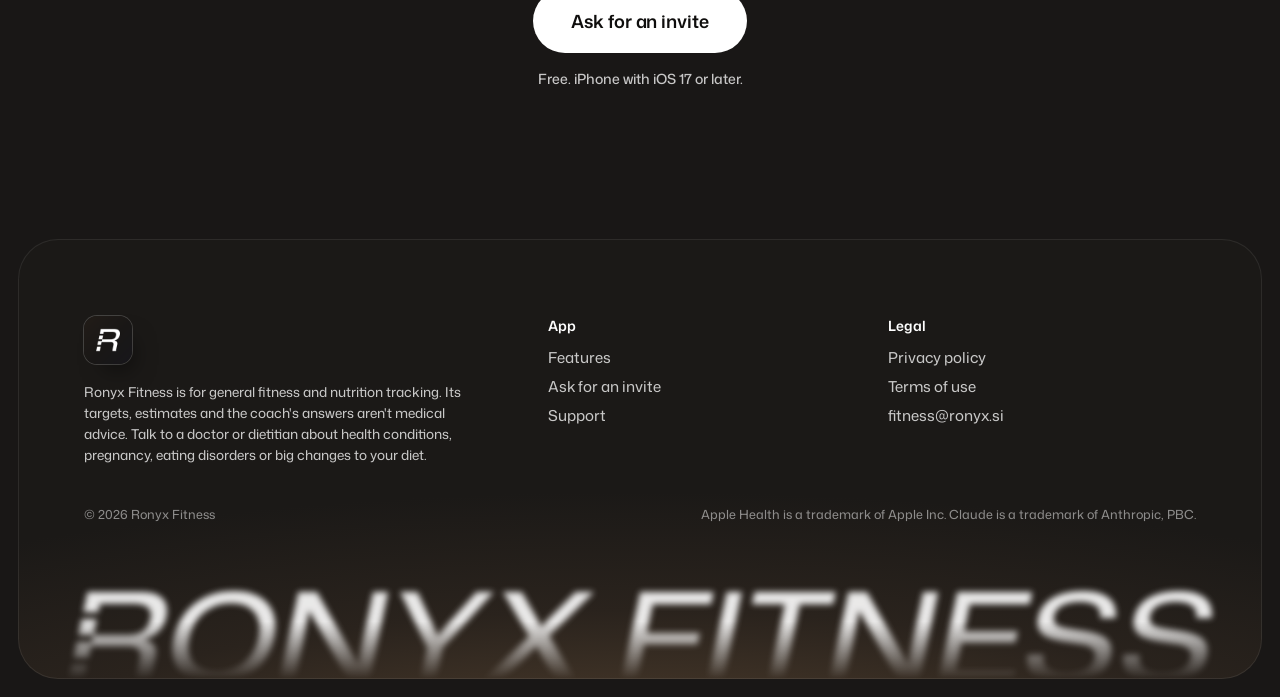
==== commit 6ba29c99: "Website: score breakdown card beside the leaderboard instead of the meal-split card Co-Authored-By: " ====
--- a/index.html
+++ b/index.html
@@ -13,7 +13,7 @@
 <link rel="icon" type="image/png" href="assets/img/favicon.png">
 <link rel="apple-touch-icon" href="assets/img/apple-touch-icon.png">
 <link rel="preload" href="assets/fonts/mona-sans-latin.woff2" as="font" type="font/woff2" crossorigin>
-<link rel="stylesheet" href="assets/css/site.css?v=2">
+<link rel="stylesheet" href="assets/css/site.css?v=3">
 </head>
 <body>
 
@@ -148,8 +148,13 @@
       <div class="visual" aria-hidden="true">
         <div class="phone"><img src="assets/shots/friends-phone.webp" alt="Leaderboard: Tjaša 87, Miha 85, Nika 85, you 81, with a friend request from Tim" width="720" height="1483" loading="lazy"></div>
         <div class="split pane" style="--a:var(--p3a);--b:var(--p3b)">
-          <div class="t" style="font-weight:600">Margherita pizza and salad, from Ana</div>
-          <div class="chips"><span>Full</span><span class="on">Even</span><span>Custom</span></div>
+          <div class="t" style="font-weight:600;display:flex;justify-content:space-between"><span>Your day</span><span>81</span></div>
+          <div class="parts">
+            <div><b>16/25</b>Food<i style="--c:var(--food);--w:64%"></i></div>
+            <div><b>16/25</b>Water<i style="--c:var(--water);--w:64%"></i></div>
+            <div><b>25/25</b>Training<i style="--c:var(--training);--w:100%"></i></div>
+            <div><b>24/25</b>Sleep<i style="--c:var(--sleep);--w:96%"></i></div>
+          </div>
         </div>
       </div>
     </div>
@@ -222,6 +227,6 @@
   <div class="giant" aria-hidden="true"><img src="assets/logo/ronyx-fitness-wordmark-horizontal-white.svg" alt="" width="1475" height="121"></div>
 </footer>
 
-<script src="assets/js/site.js?v=2" defer></script>
+<script src="assets/js/site.js?v=3" defer></script>
 </body>
 </html>
--- a/assets/css/site.css
+++ b/assets/css/site.css
@@ -355,3 +355,9 @@
   .coach .chat{padding:14px}
   .bubble{font-size:14px}
 }
+
+/* Score card beside the leaderboard */
+.split .parts{margin-top:12px;padding-top:12px}
+.split .parts b{font-size:15px}
+.js .split:not(.in) .parts i{--w:0%!important}
+@media (max-width:640px){.split .parts{gap:6px}.split .parts b{font-size:13px}.split .parts div{font-size:11px}}
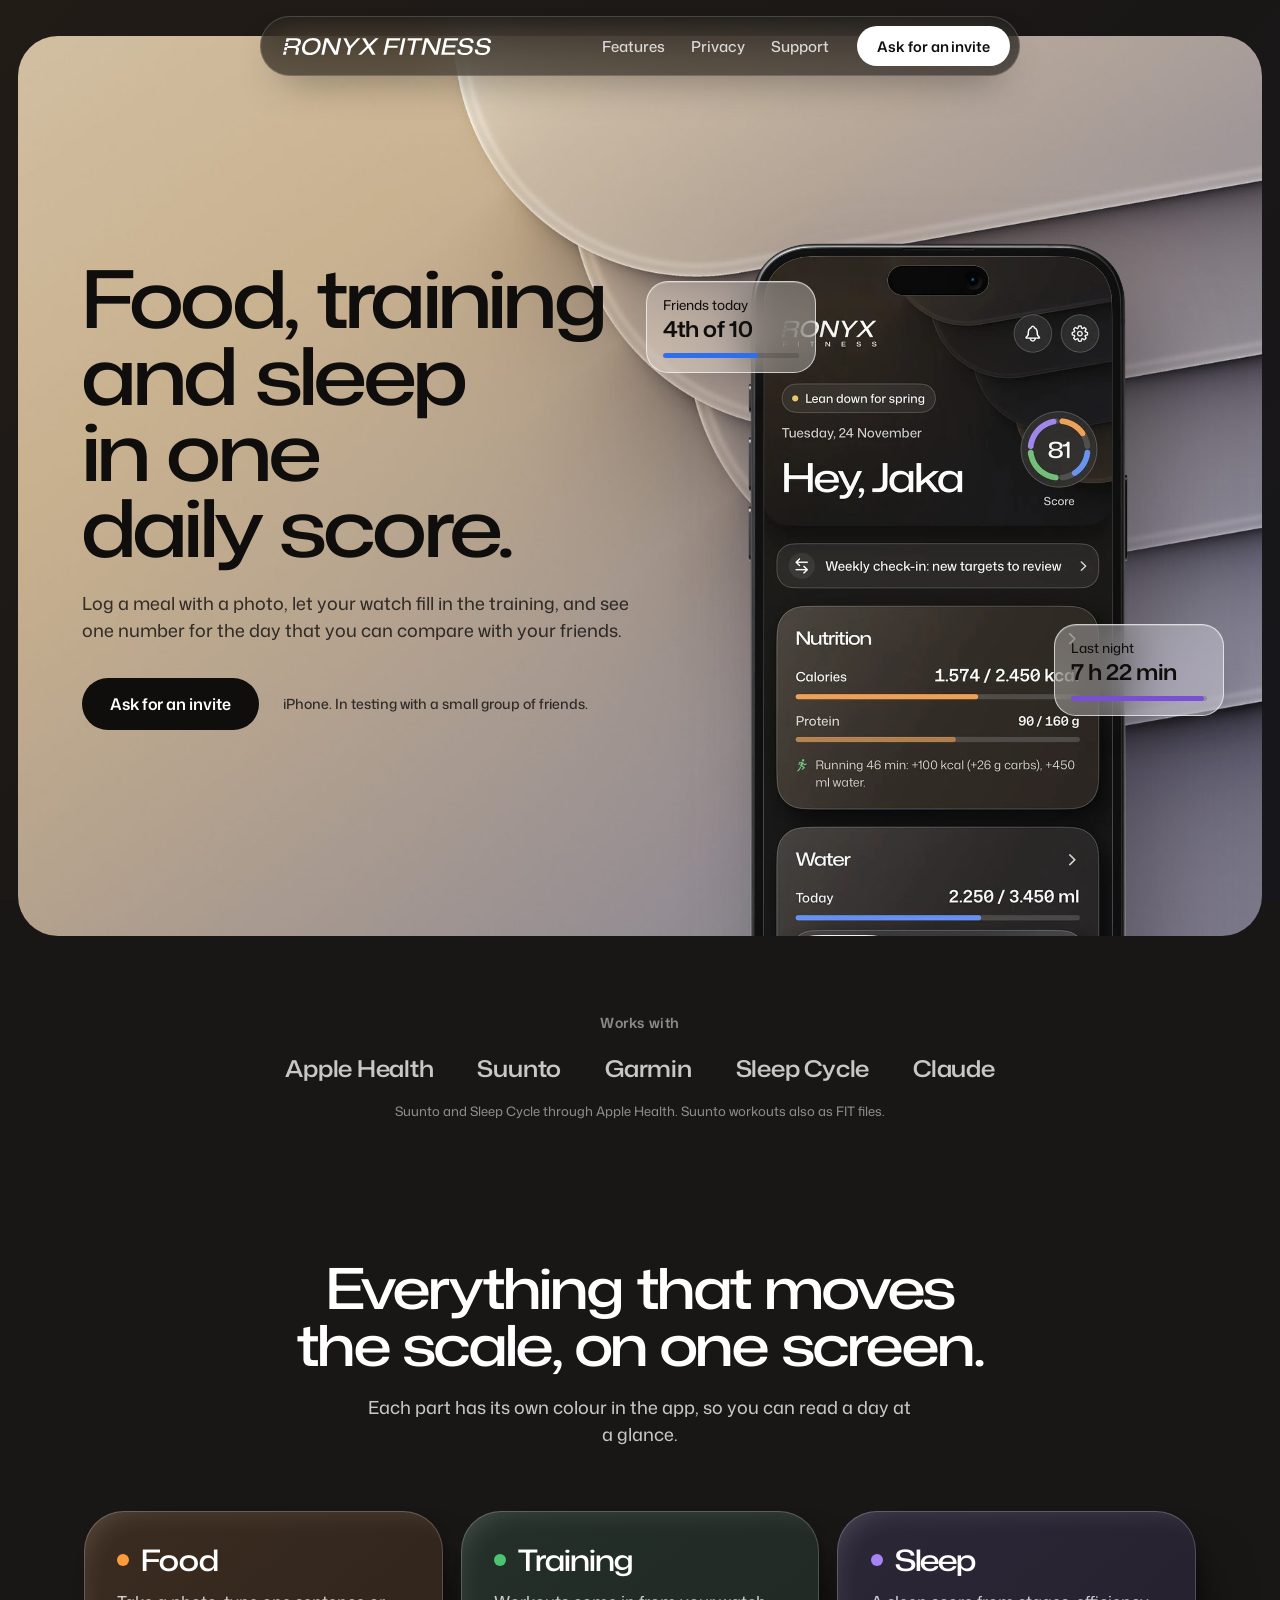
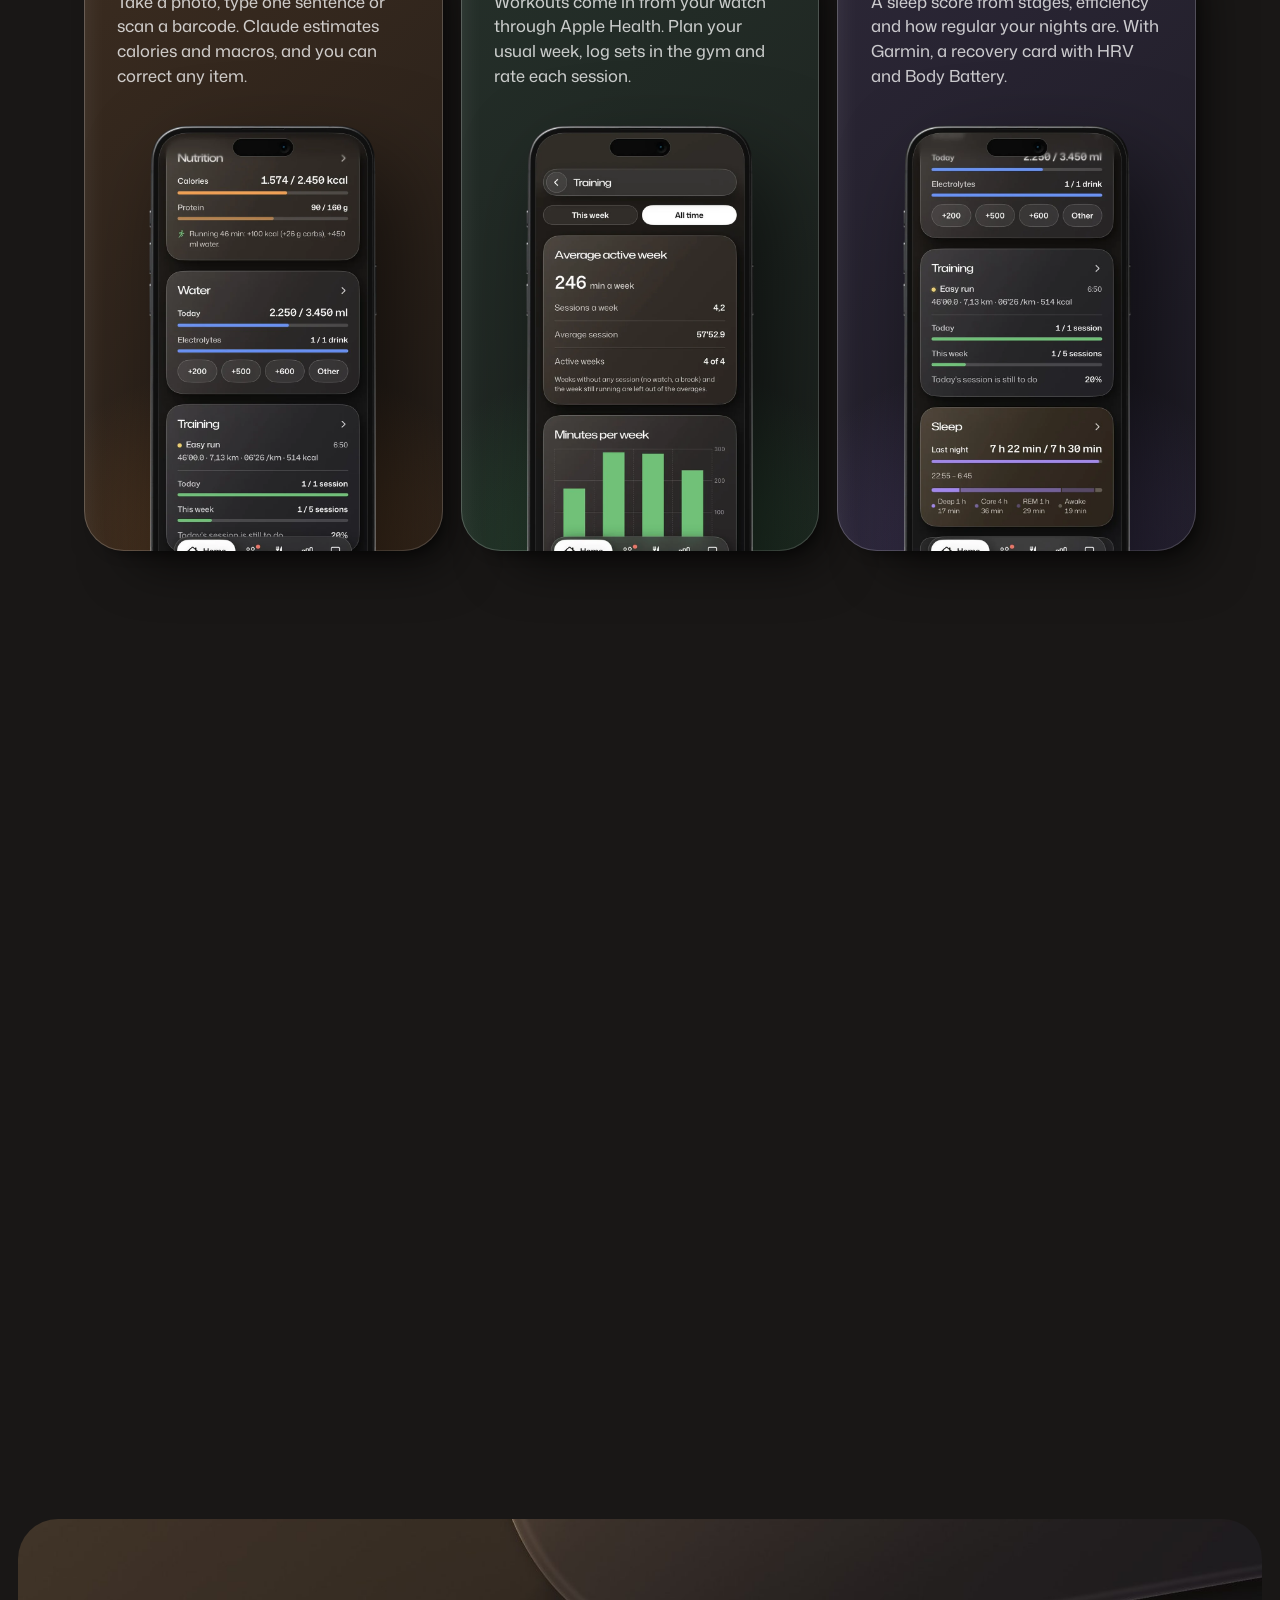
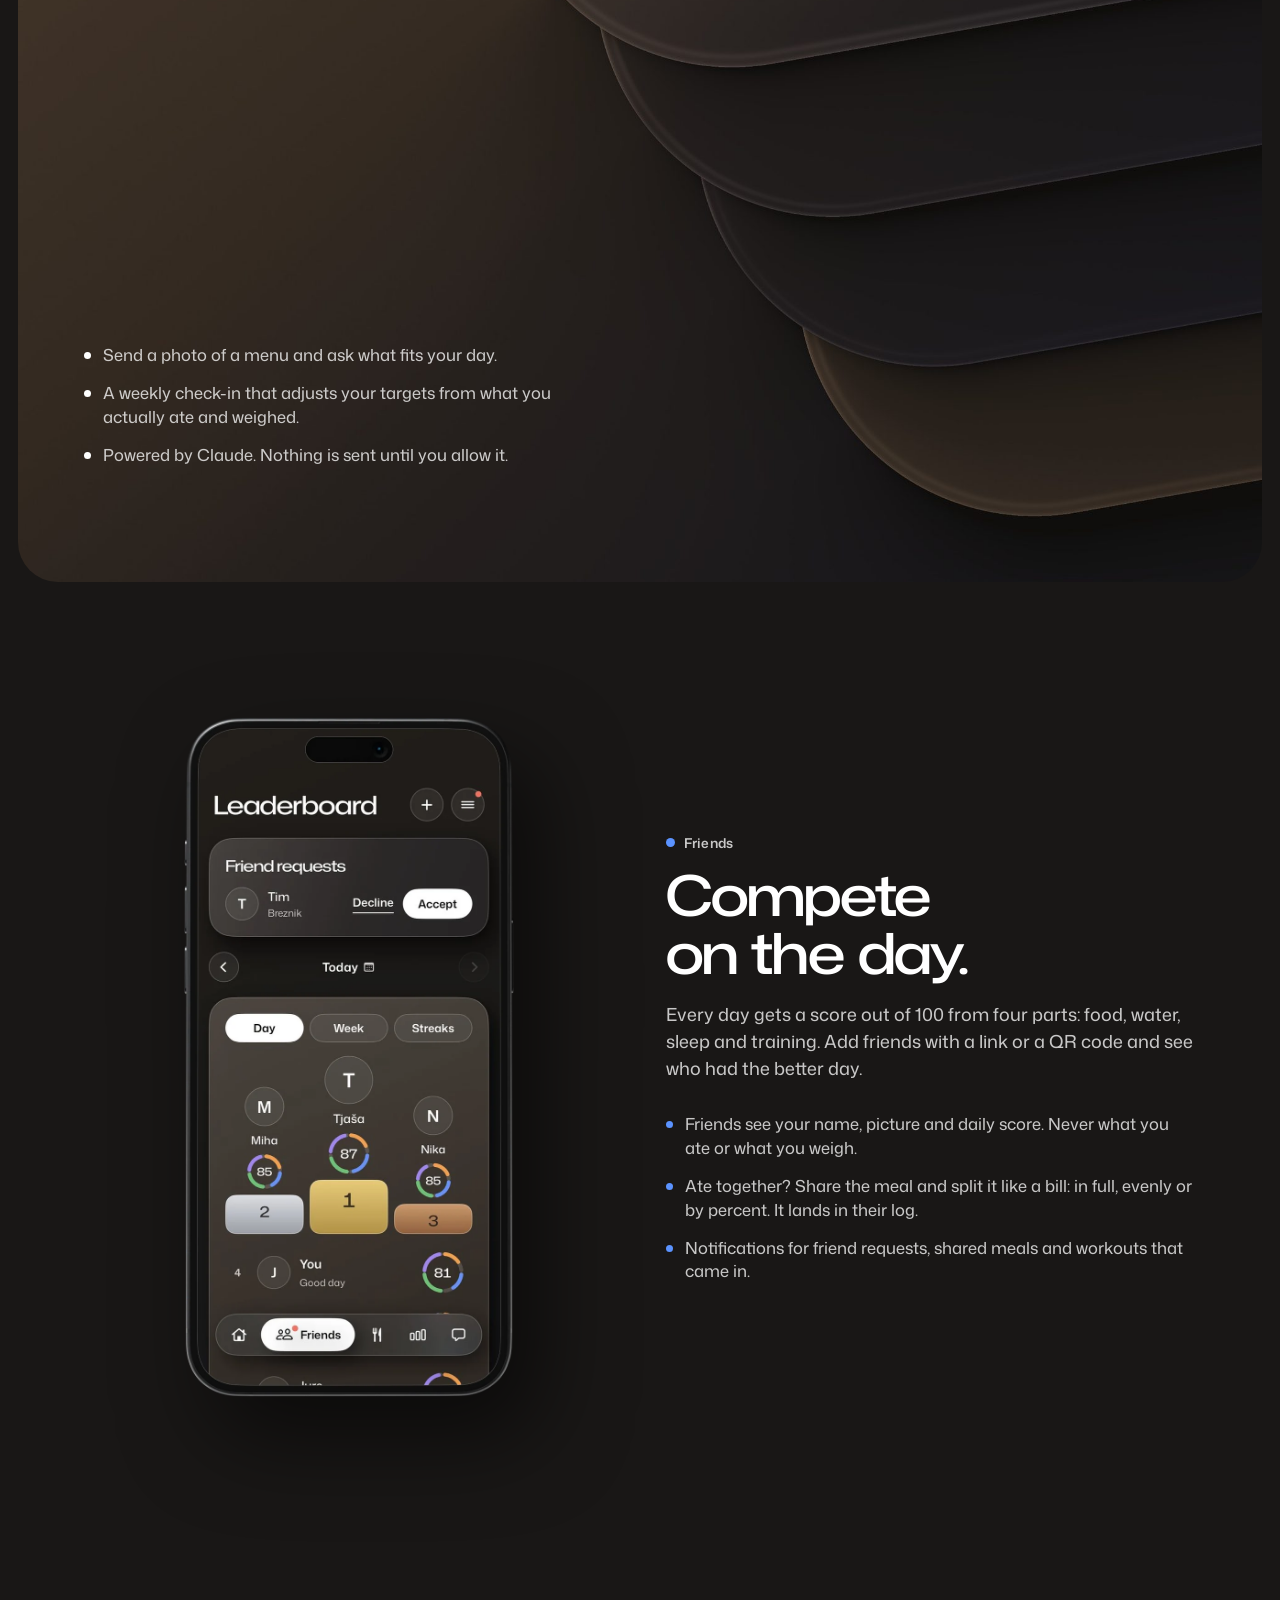
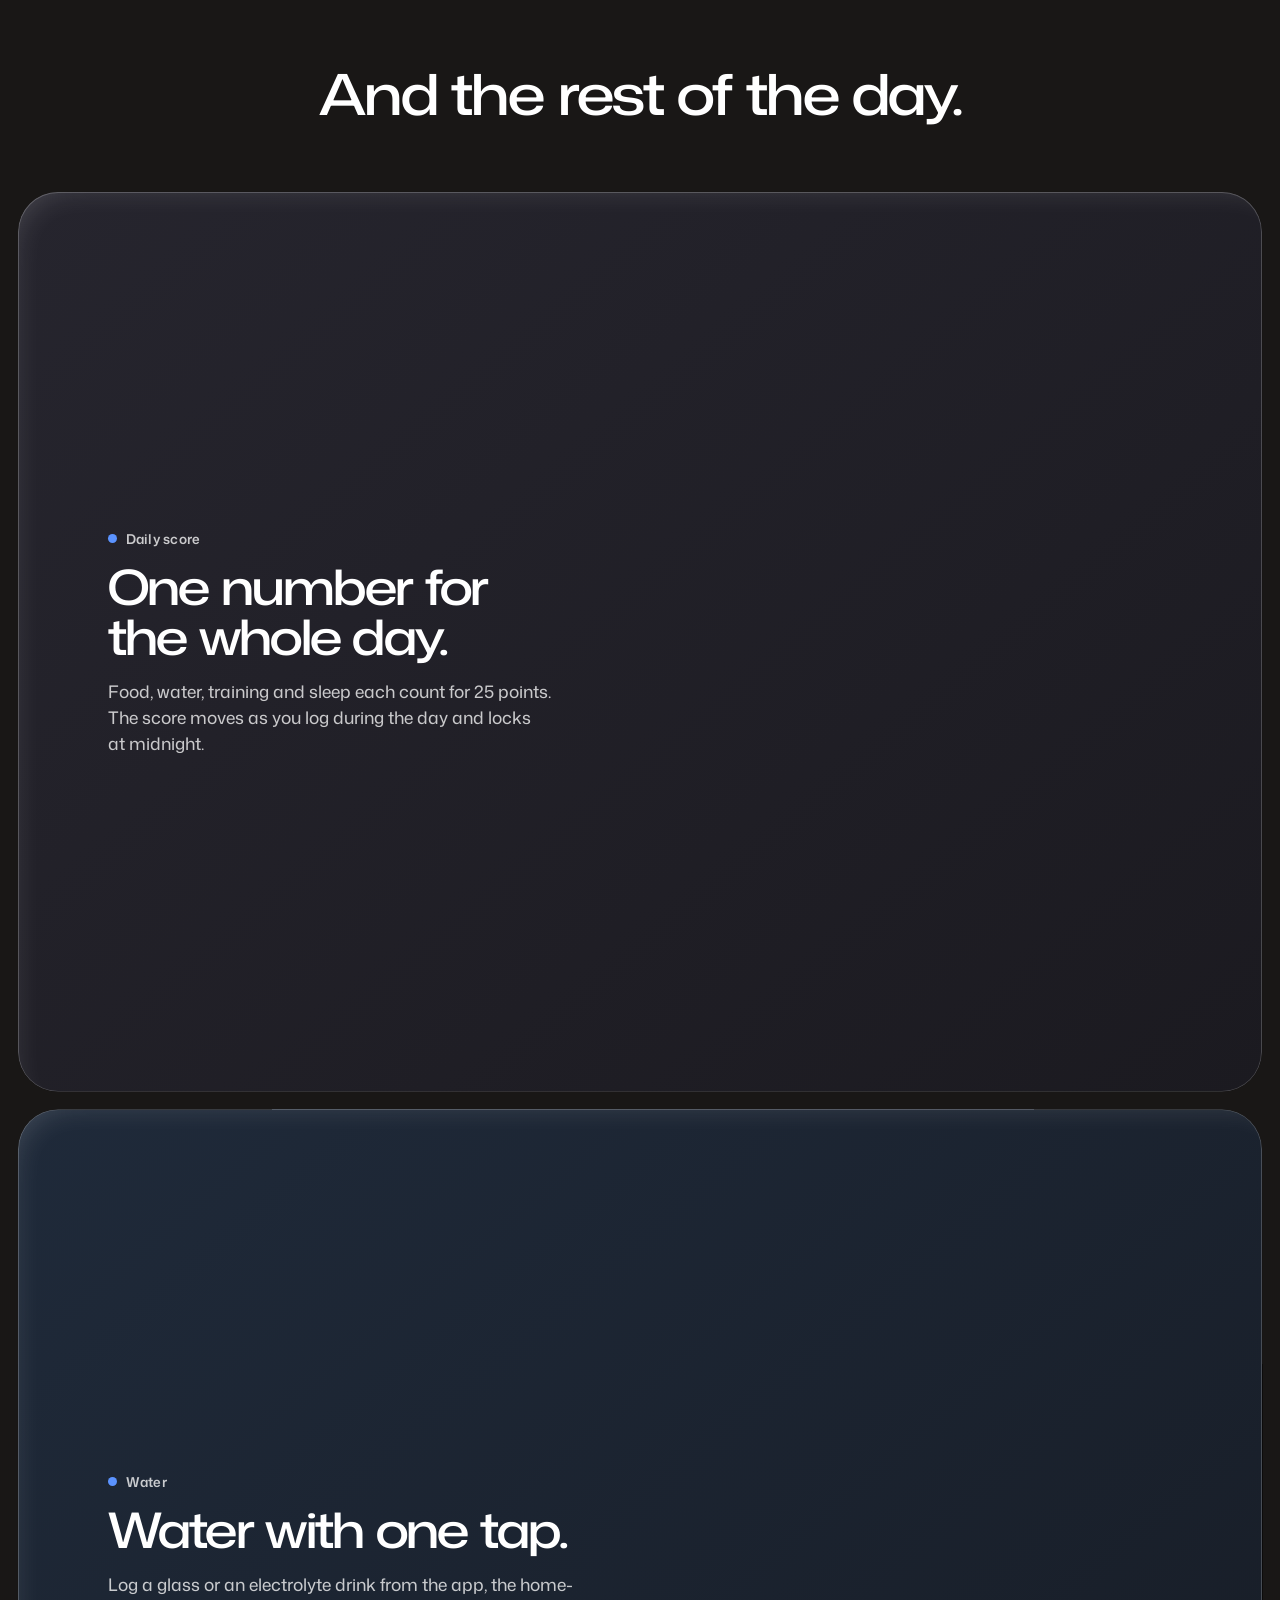
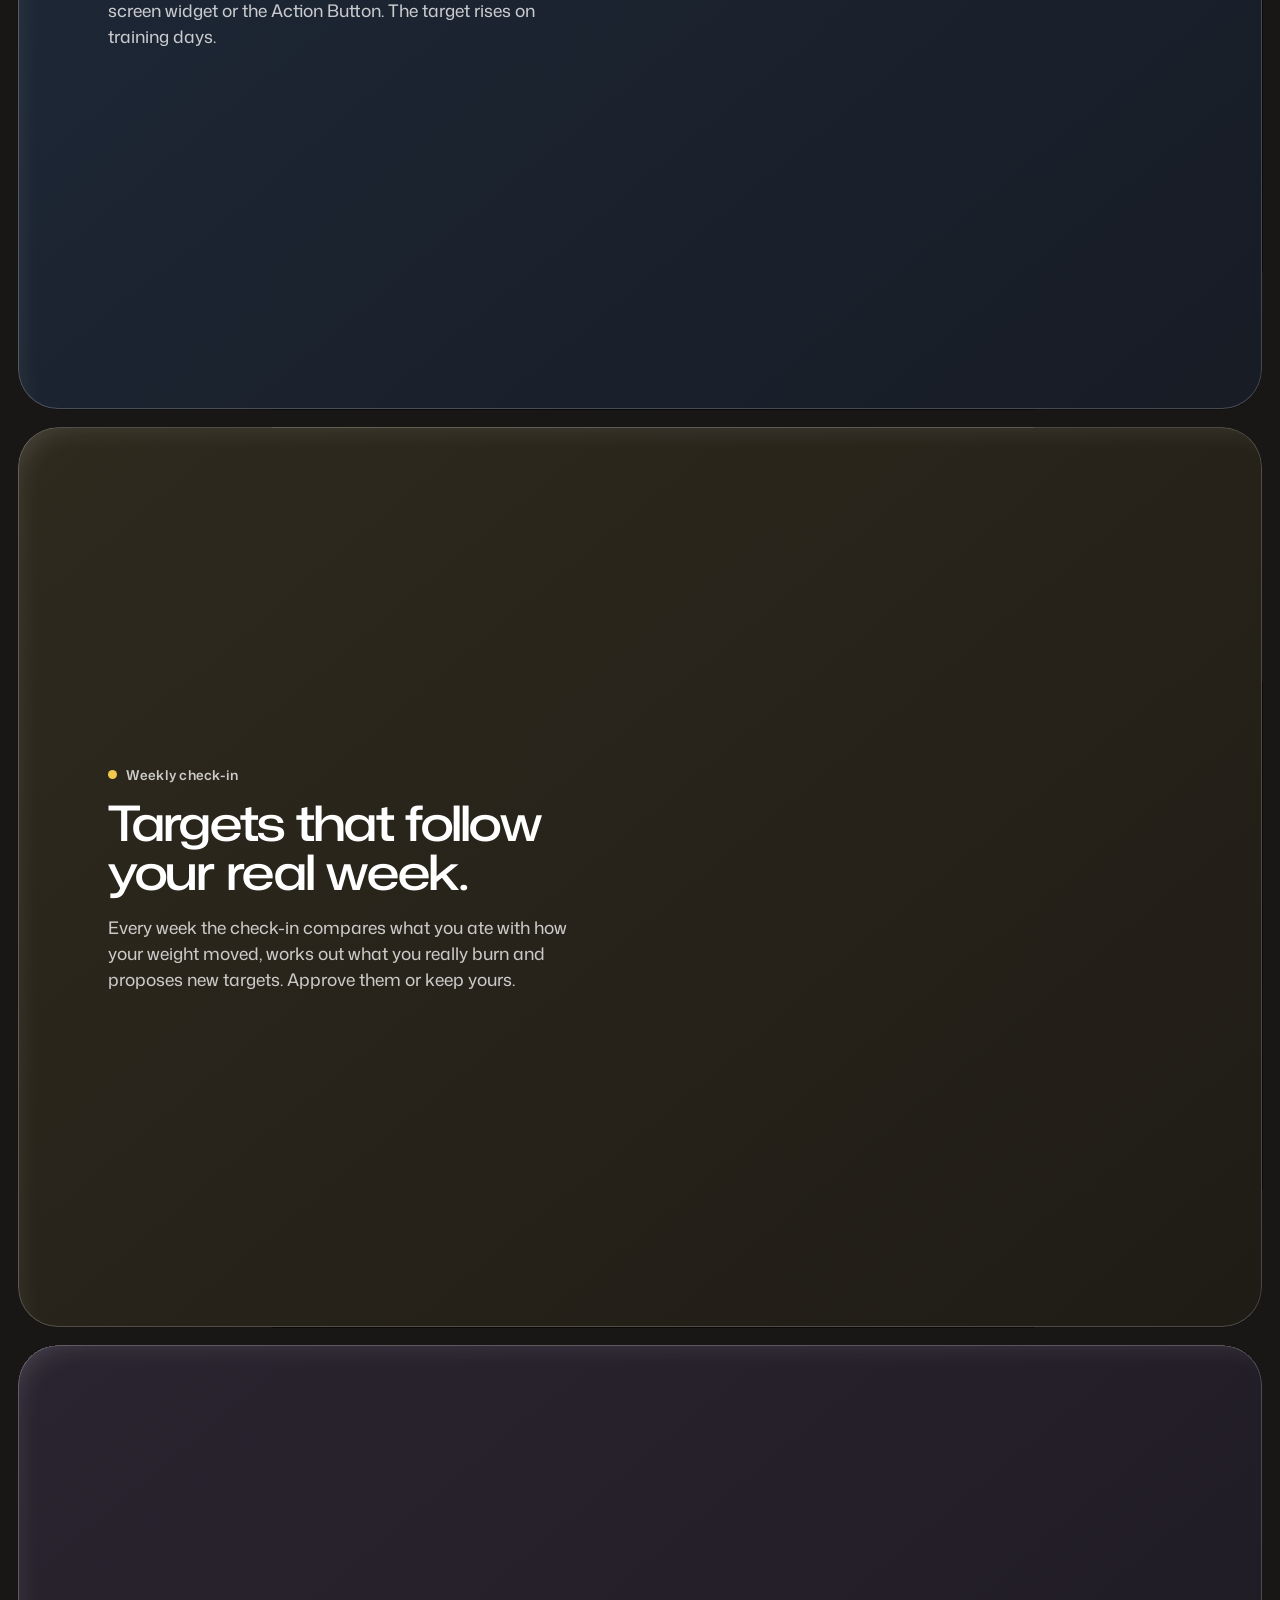
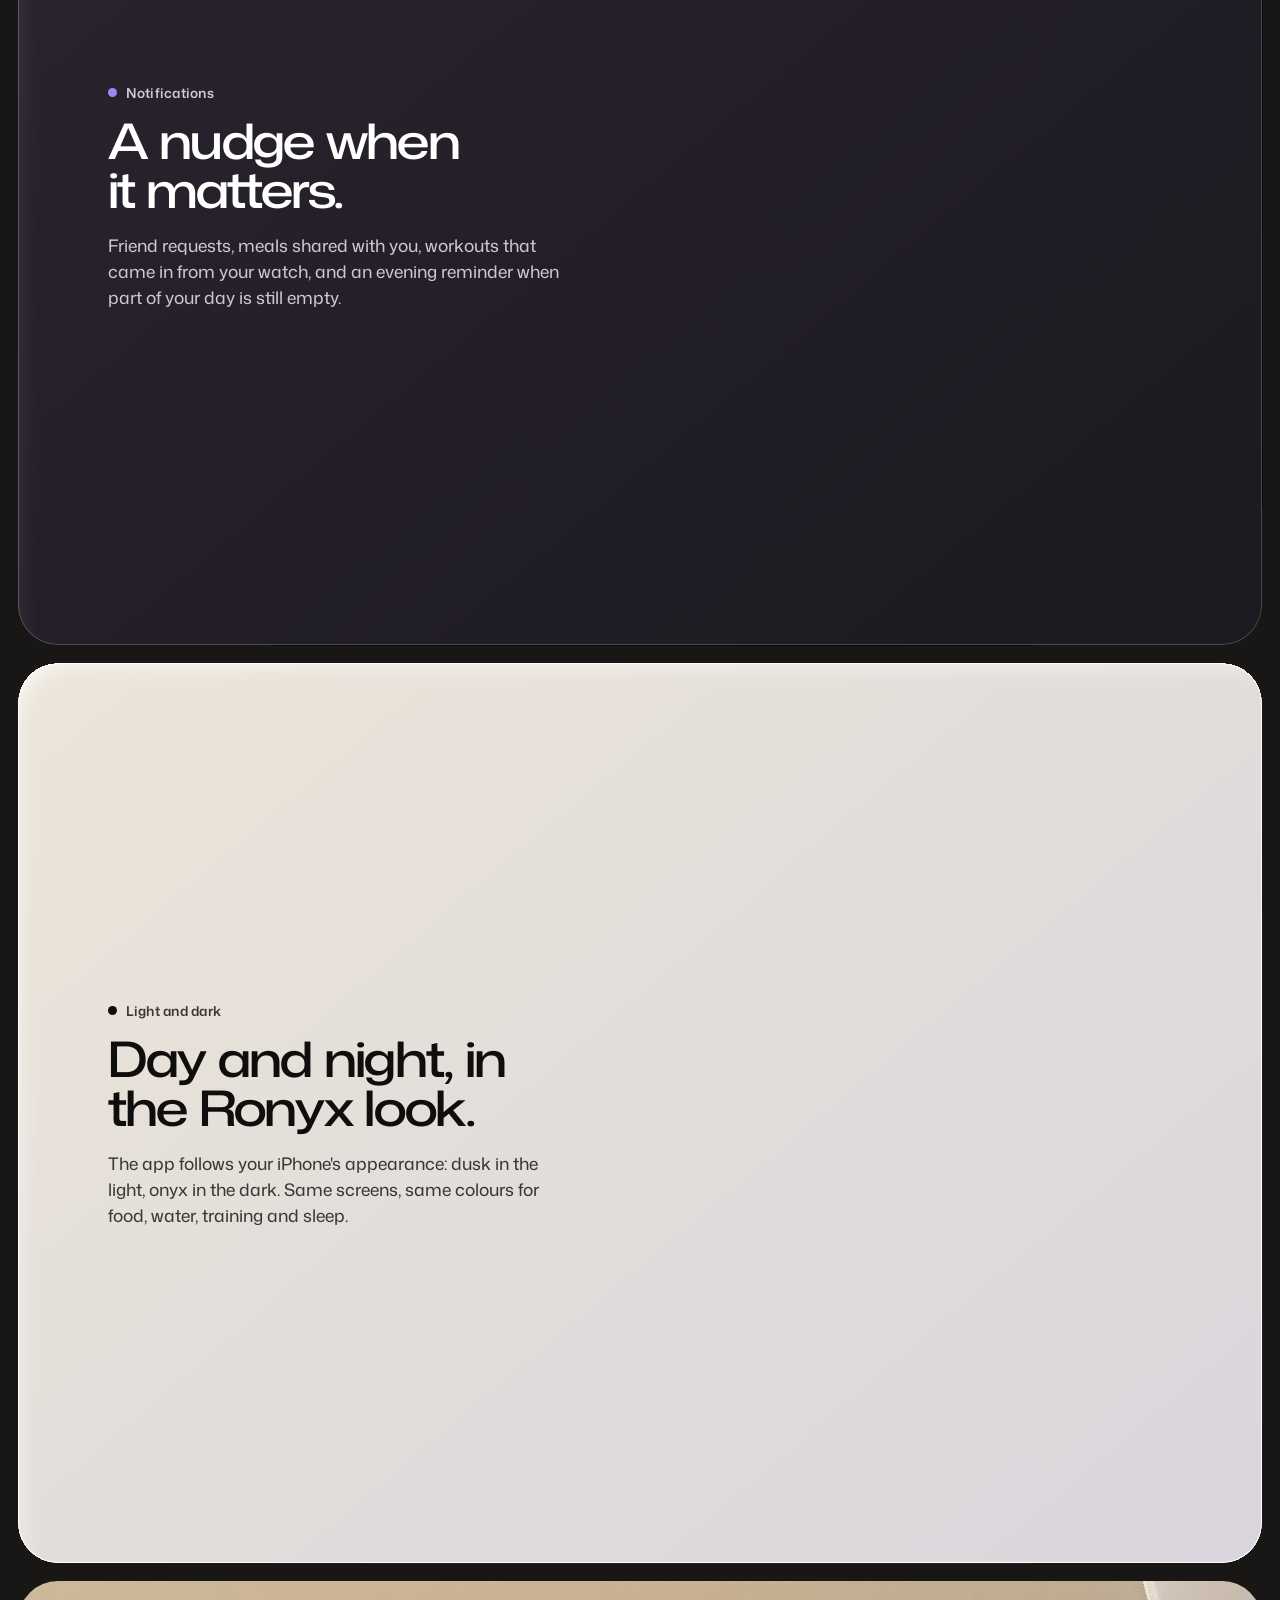
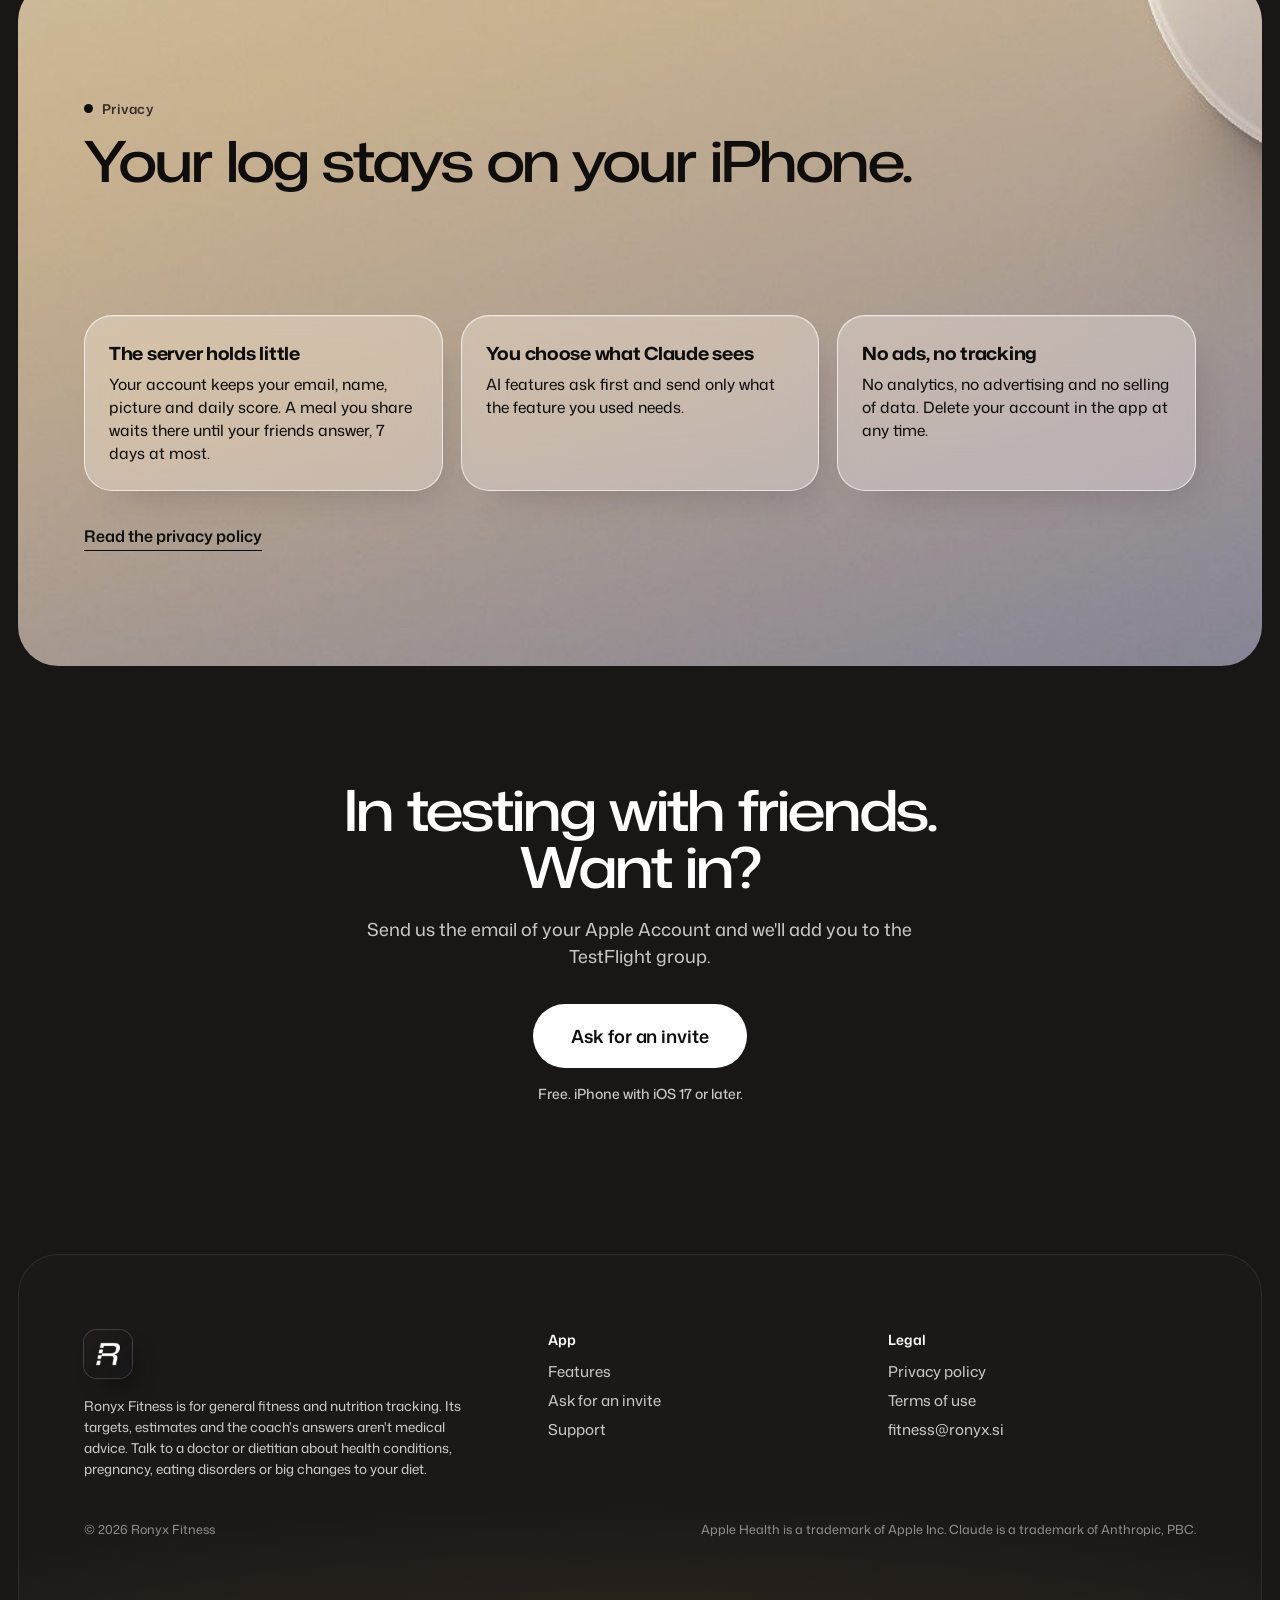
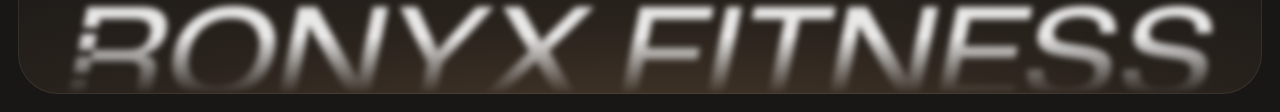
==== commit 6325c877: "Website: rest-of-the-day section as five panels that wipe past a pinned phone, with check-in and lig" ====
--- a/index.html
+++ b/index.html
@@ -13,7 +13,7 @@
 <link rel="icon" type="image/png" href="assets/img/favicon.png">
 <link rel="apple-touch-icon" href="assets/img/apple-touch-icon.png">
 <link rel="preload" href="assets/fonts/mona-sans-latin.woff2" as="font" type="font/woff2" crossorigin>
-<link rel="stylesheet" href="assets/css/site.css?v=3">
+<link rel="stylesheet" href="assets/css/site.css?v=4">
 </head>
 <body>
 
@@ -160,19 +160,70 @@
     </div>
   </section>
 
-  <!-- And more -->
-  <section class="inner center" style="padding-top:0">
-    <h2>And the rest of the day.</h2>
-    <ul class="more" style="text-align:left">
-      <li class="pane"><i style="--c:var(--water)"></i><h3>Water and electrolytes</h3><p>One tap per glass, from the app, the widget or the Action Button.</p></li>
-      <li class="pane"><i style="--c:var(--phase)"></i><h3>Phases</h3><p>Lean down, build, endurance or general health, with targets worked out from your body and goal.</p></li>
-      <li class="pane"><i style="--c:var(--water)"></i><h3>Weekly report</h3><p>Your week as a short deck you swipe through, with a question to the coach on any card.</p></li>
-      <li class="pane"><i style="--c:var(--food)"></i><h3>Plan tomorrow</h3><p>Build tomorrow from foods you already eat, then confirm each meal with a tap.</p></li>
-      <li class="pane"><i style="--c:var(--training)"></i><h3>Energy balance</h3><p>What you ate against what you burned, corrected each week by your real weight trend.</p></li>
-      <li class="pane"><i style="--c:var(--sleep)"></i><h3>Finish your day</h3><p>An evening reminder when something is still missing, so the score counts the whole day.</p></li>
-      <li class="pane"><i style="--c:var(--water)"></i><h3>Daily backup</h3><p>A copy of everything once a day, to a folder you choose on your iPhone or in iCloud Drive.</p></li>
-      <li class="pane"><i style="--c:var(--phase)"></i><h3>Light and dark</h3><p>Follows your iPhone's appearance, in the Ronyx look.</p></li>
-    </ul>
+  <!-- And the rest of the day: panels scroll past a pinned phone; each panel
+       clips its own phone, so the screen wipes over at the panel edge. -->
+  <section class="story" aria-labelledby="story-title">
+    <div class="inner center story-head"><h2 id="story-title">And the rest of the day.</h2></div>
+
+    <article class="sp pane" style="--a:#26252e;--b:#1b1a20">
+      <div class="sp-text">
+        <span class="eyebrow" style="--c:var(--water)"><i></i>Daily score</span>
+        <h3>One number for the whole day.</h3>
+        <p>Food, water, training and sleep each count for 25 points. The score moves as you log during the day and locks at midnight.</p>
+      </div>
+      <div class="sp-fixed" aria-hidden="true">
+        <div class="phone"><img src="assets/shots/score-phone.webp" alt="" width="720" height="1483" decoding="async"></div>
+        <div class="float glass sp-chip"><div class="t">Live until midnight</div><div class="s">4th of 10 with friends today</div></div>
+      </div>
+    </article>
+
+    <article class="sp pane" style="--a:#1f2a3a;--b:#171c25">
+      <div class="sp-text">
+        <span class="eyebrow" style="--c:var(--water)"><i></i>Water</span>
+        <h3>Water with one tap.</h3>
+        <p>Log a glass or an electrolyte drink from the app, the home-screen widget or the Action Button. The target rises on training days.</p>
+      </div>
+      <div class="sp-fixed" aria-hidden="true">
+        <div class="phone"><img src="assets/shots/home-mid-phone.webp" alt="" width="720" height="1483" decoding="async"></div>
+        <div class="float glass sp-chip" style="--c:var(--water)"><div class="t"><i></i>Running 46 min</div><div class="s">+450 ml added to today's target</div></div>
+      </div>
+    </article>
+
+    <article class="sp pane" style="--a:#2e2a1e;--b:#1f1c16">
+      <div class="sp-text">
+        <span class="eyebrow" style="--c:var(--phase)"><i></i>Weekly check-in</span>
+        <h3>Targets that follow your real week.</h3>
+        <p>Every week the check-in compares what you ate with how your weight moved, works out what you really burn and proposes new targets. Approve them or keep yours.</p>
+      </div>
+      <div class="sp-fixed" aria-hidden="true">
+        <div class="phone"><img src="assets/shots/checkin-phone.webp" alt="" width="720" height="1483" decoding="async"></div>
+        <div class="float glass sp-chip" style="--c:var(--phase)"><div class="t"><i></i>Calories</div><div class="s">2,350 → 2,100 kcal a day</div></div>
+      </div>
+    </article>
+
+    <article class="sp pane" style="--a:#2a2430;--b:#1c1920">
+      <div class="sp-text">
+        <span class="eyebrow" style="--c:var(--sleep)"><i></i>Notifications</span>
+        <h3>A nudge when it matters.</h3>
+        <p>Friend requests, meals shared with you, workouts that came in from your watch, and an evening reminder when part of your day is still empty.</p>
+      </div>
+      <div class="sp-fixed" aria-hidden="true">
+        <div class="phone"><img src="assets/shots/inbox-phone.webp" alt="" width="720" height="1483" decoding="async"></div>
+        <div class="float glass sp-chip" style="--c:var(--food)"><div class="t"><i></i>Finish your day</div><div class="s">An evening reminder when a part is still empty</div></div>
+      </div>
+    </article>
+
+    <article class="sp pane dusk" style="--a:#ECE5D9;--b:#D9D5DC">
+      <div class="sp-text">
+        <span class="eyebrow" style="--c:var(--onyx)"><i></i>Light and dark</span>
+        <h3>Day and night, in the Ronyx look.</h3>
+        <p>The app follows your iPhone's appearance: dusk in the light, onyx in the dark. Same screens, same colours for food, water, training and sleep.</p>
+      </div>
+      <div class="sp-fixed" aria-hidden="true">
+        <div class="phone"><img src="assets/shots/light-low-phone.webp" alt="" width="720" height="1483" decoding="async"></div>
+        <div class="float glass sp-chip"><div class="t">Follows your iPhone</div><div class="s">Light and dark, switched by the system</div></div>
+      </div>
+    </article>
   </section>
 
   <!-- Privacy band: dusk -->
@@ -227,6 +278,6 @@
   <div class="giant" aria-hidden="true"><img src="assets/logo/ronyx-fitness-wordmark-horizontal-white.svg" alt="" width="1475" height="121"></div>
 </footer>
 
-<script src="assets/js/site.js?v=3" defer></script>
+<script src="assets/js/site.js?v=4" defer></script>
 </body>
 </html>
--- a/assets/css/site.css
+++ b/assets/css/site.css
@@ -361,3 +361,30 @@
 .split .parts b{font-size:15px}
 .js .split:not(.in) .parts i{--w:0%!important}
 @media (max-width:640px){.split .parts{gap:6px}.split .parts b{font-size:13px}.split .parts div{font-size:11px}}
+
+/* ---------- And the rest of the day: pinned phone, panels wipe past it ----------
+   Each panel is clipped (clip-path) and holds a position:fixed phone at the same
+   spot on screen. Only the part of each phone inside its own panel shows, so the
+   screen changes exactly at the panel edge. Nothing above these panels may use
+   transform or filter, or fixed would stop meaning the viewport. */
+.story{margin-top:var(--gutter)}
+.story-head{padding-bottom:clamp(28px,4vw,56px)}
+.sp{--r:40px;position:relative;min-height:max(100svh,640px);margin-top:var(--gutter);clip-path:inset(0 round 40px);display:flex;align-items:center}
+.sp-text{width:min(560px,46%);padding:clamp(40px,6vw,96px) 0 clamp(40px,6vw,96px) clamp(24px,7vw,120px)}
+.sp-text h3{margin-top:14px;font-size:clamp(32px,3.8vw,56px);line-height:1.02}
+.sp-text p{margin-top:18px;font-size:clamp(16.5px,1.35vw,19px);line-height:1.5;color:var(--ink-soft);max-width:30em}
+.sp-fixed{position:fixed;top:50%;right:max(calc(var(--gutter) + 6vw),calc((100vw - 1240px)/2 + 80px));transform:translateY(-50%);height:min(78vh,740px);aspect-ratio:720/1483;pointer-events:none}
+.sp-fixed .phone{width:100%;height:100%}
+.sp-chip{position:absolute;left:-38%;bottom:16%;max-width:250px;animation:bob 7s ease-in-out infinite}
+.sp-chip .s{margin-top:4px}
+.sp.dusk .sp-text p{color:var(--ink-soft)}
+@media (max-width:860px){
+  .sp{align-items:flex-start;min-height:max(110svh,720px)}
+  .sp-text{width:auto;padding:36px 24px 0}
+  .sp-text h3{font-size:clamp(28px,7.4vw,38px)}
+  .sp-text p{font-size:16px}
+  .sp-fixed{top:auto;bottom:4svh;right:50%;transform:translateX(50%);height:min(54svh,520px)}
+  .sp-chip{left:-30%;bottom:10%;max-width:200px;padding:10px 12px;font-size:12px;--r:16px}
+  .sp-chip .t{font-size:13px}
+}
+@media (max-width:640px){.sp{--r:30px;clip-path:inset(0 round 30px)}}
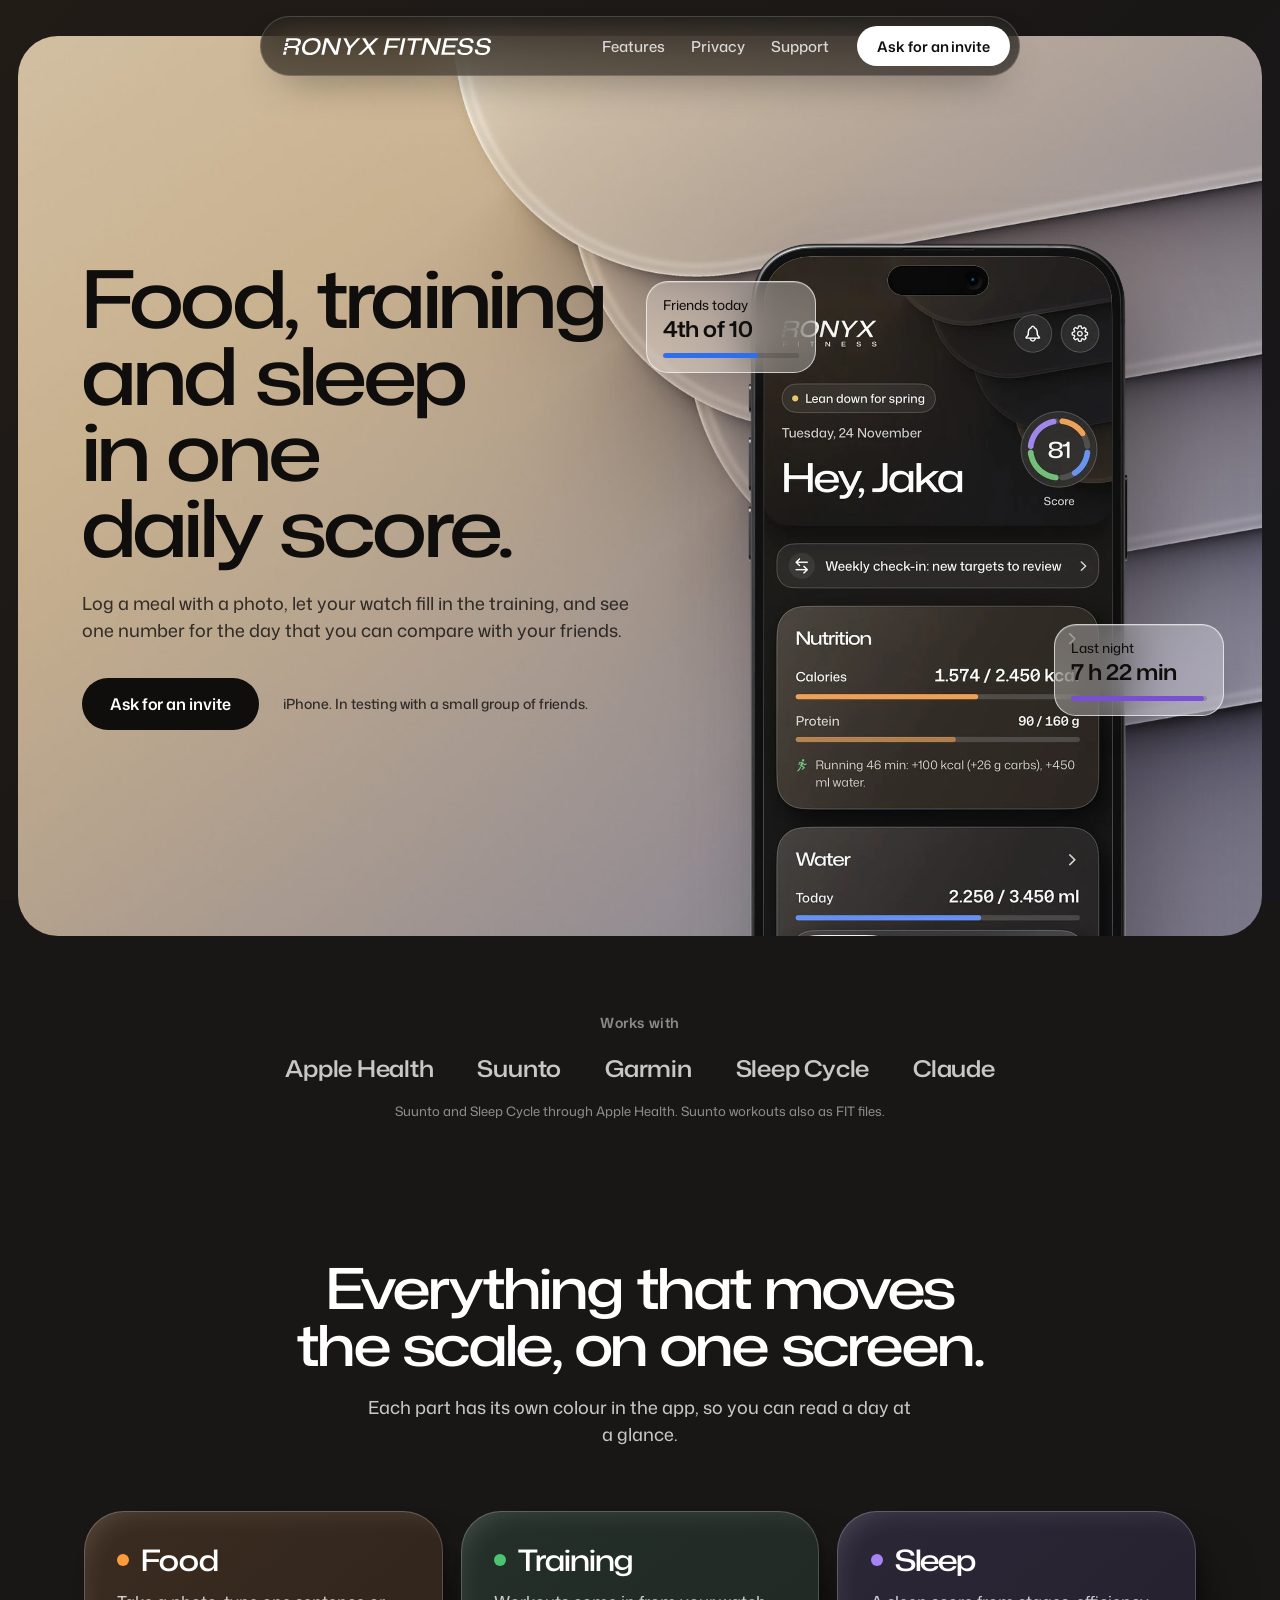
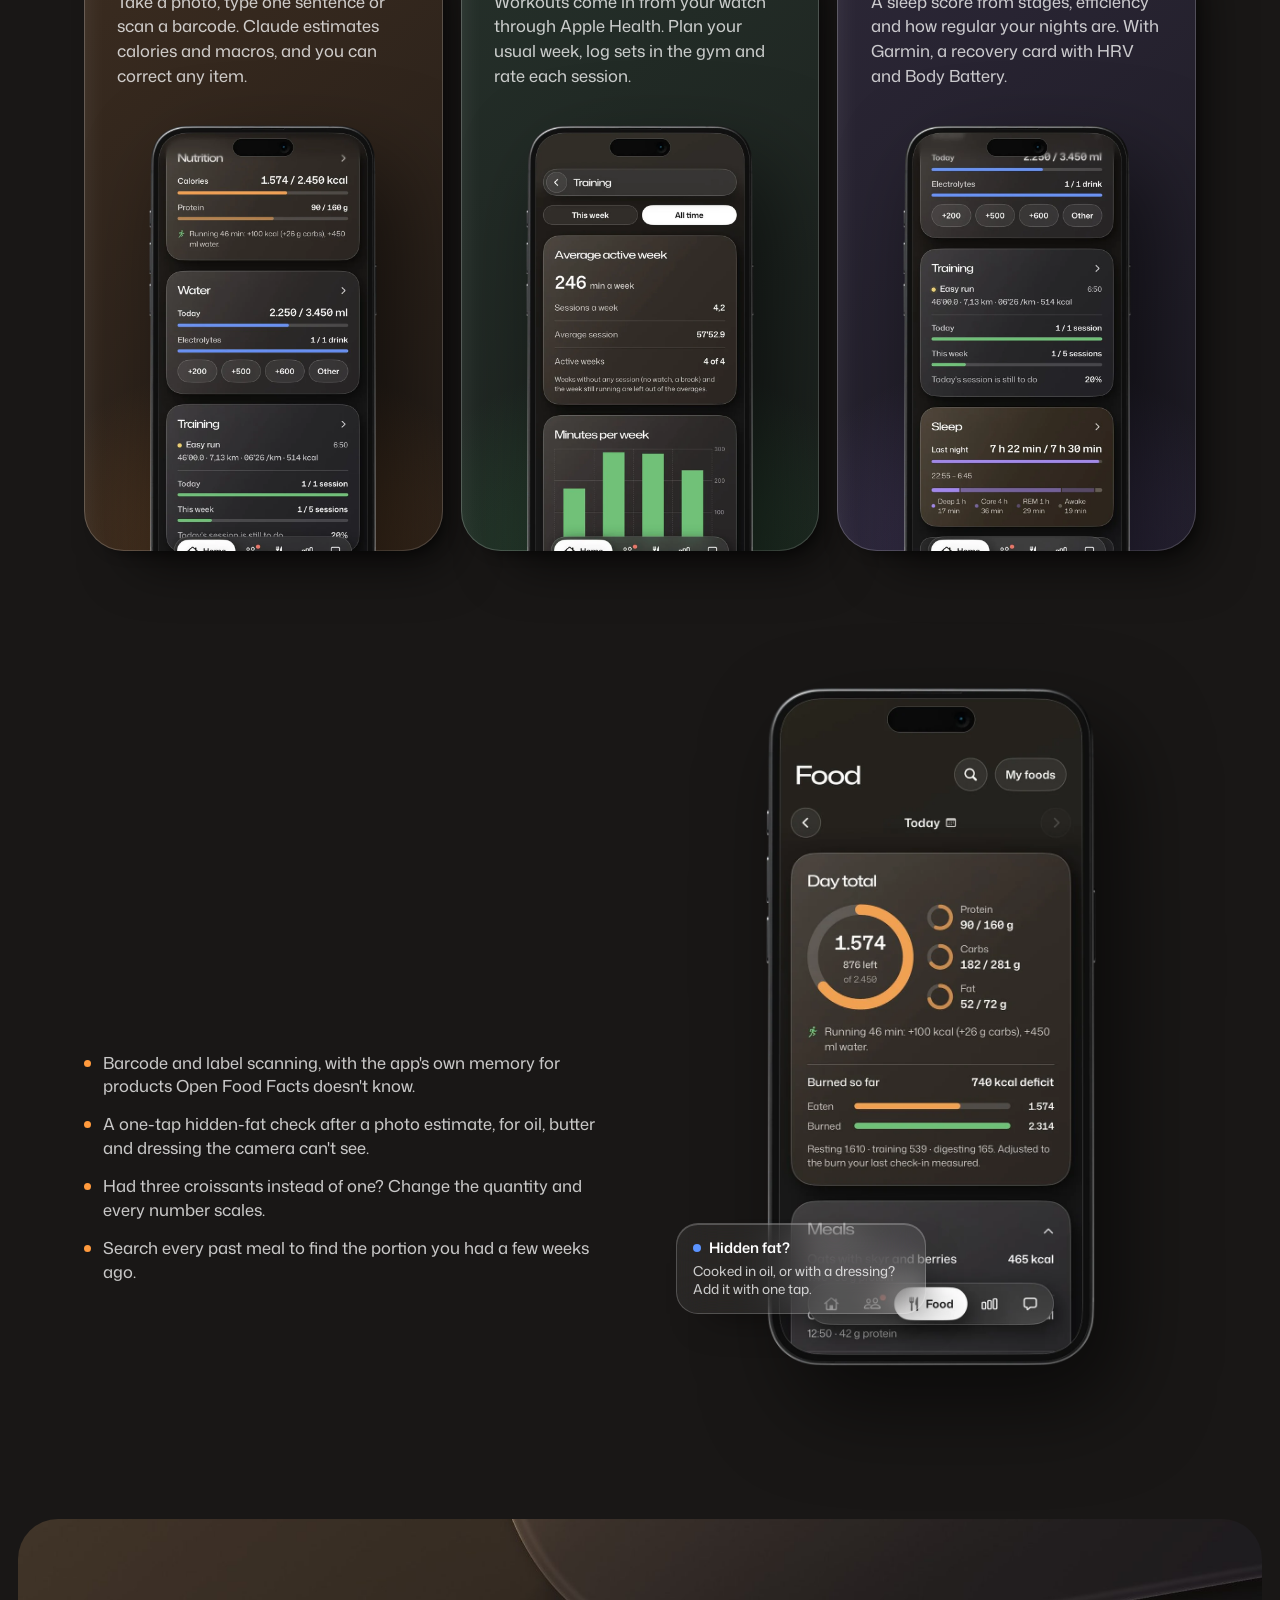
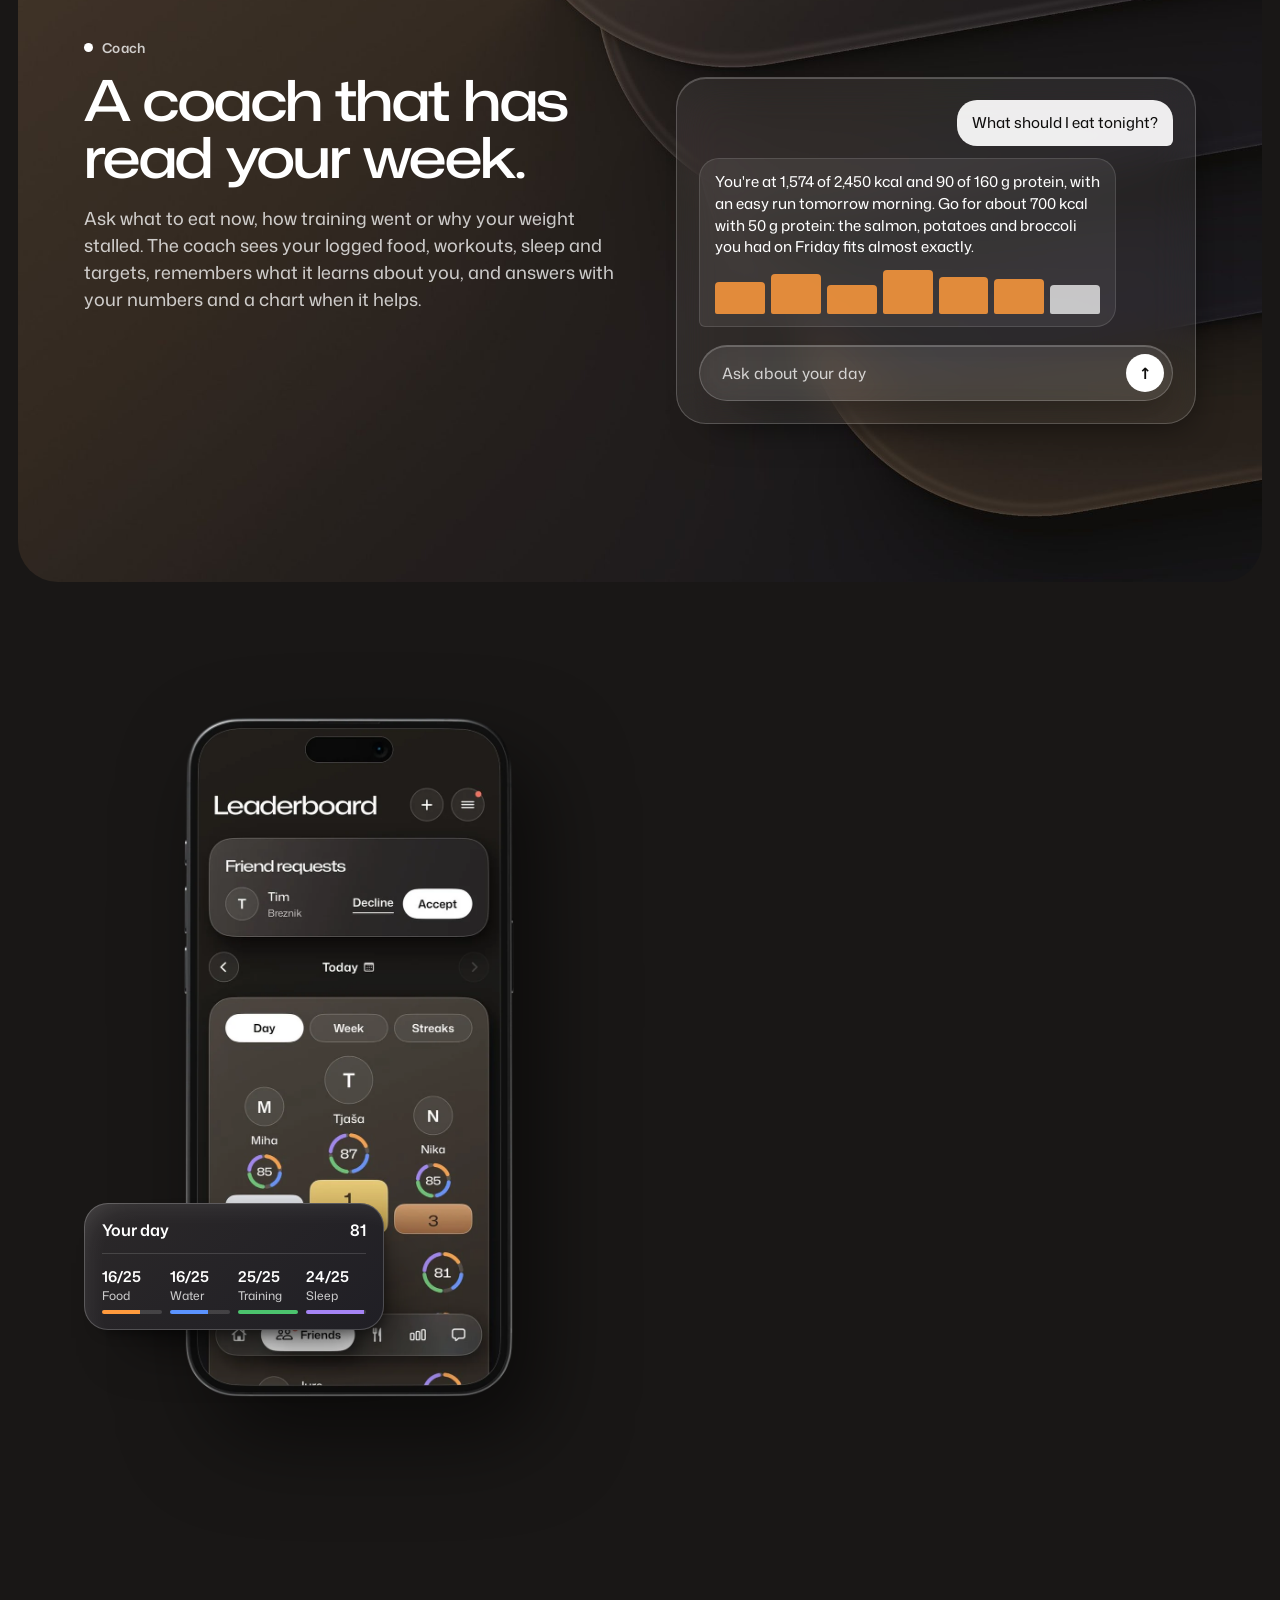
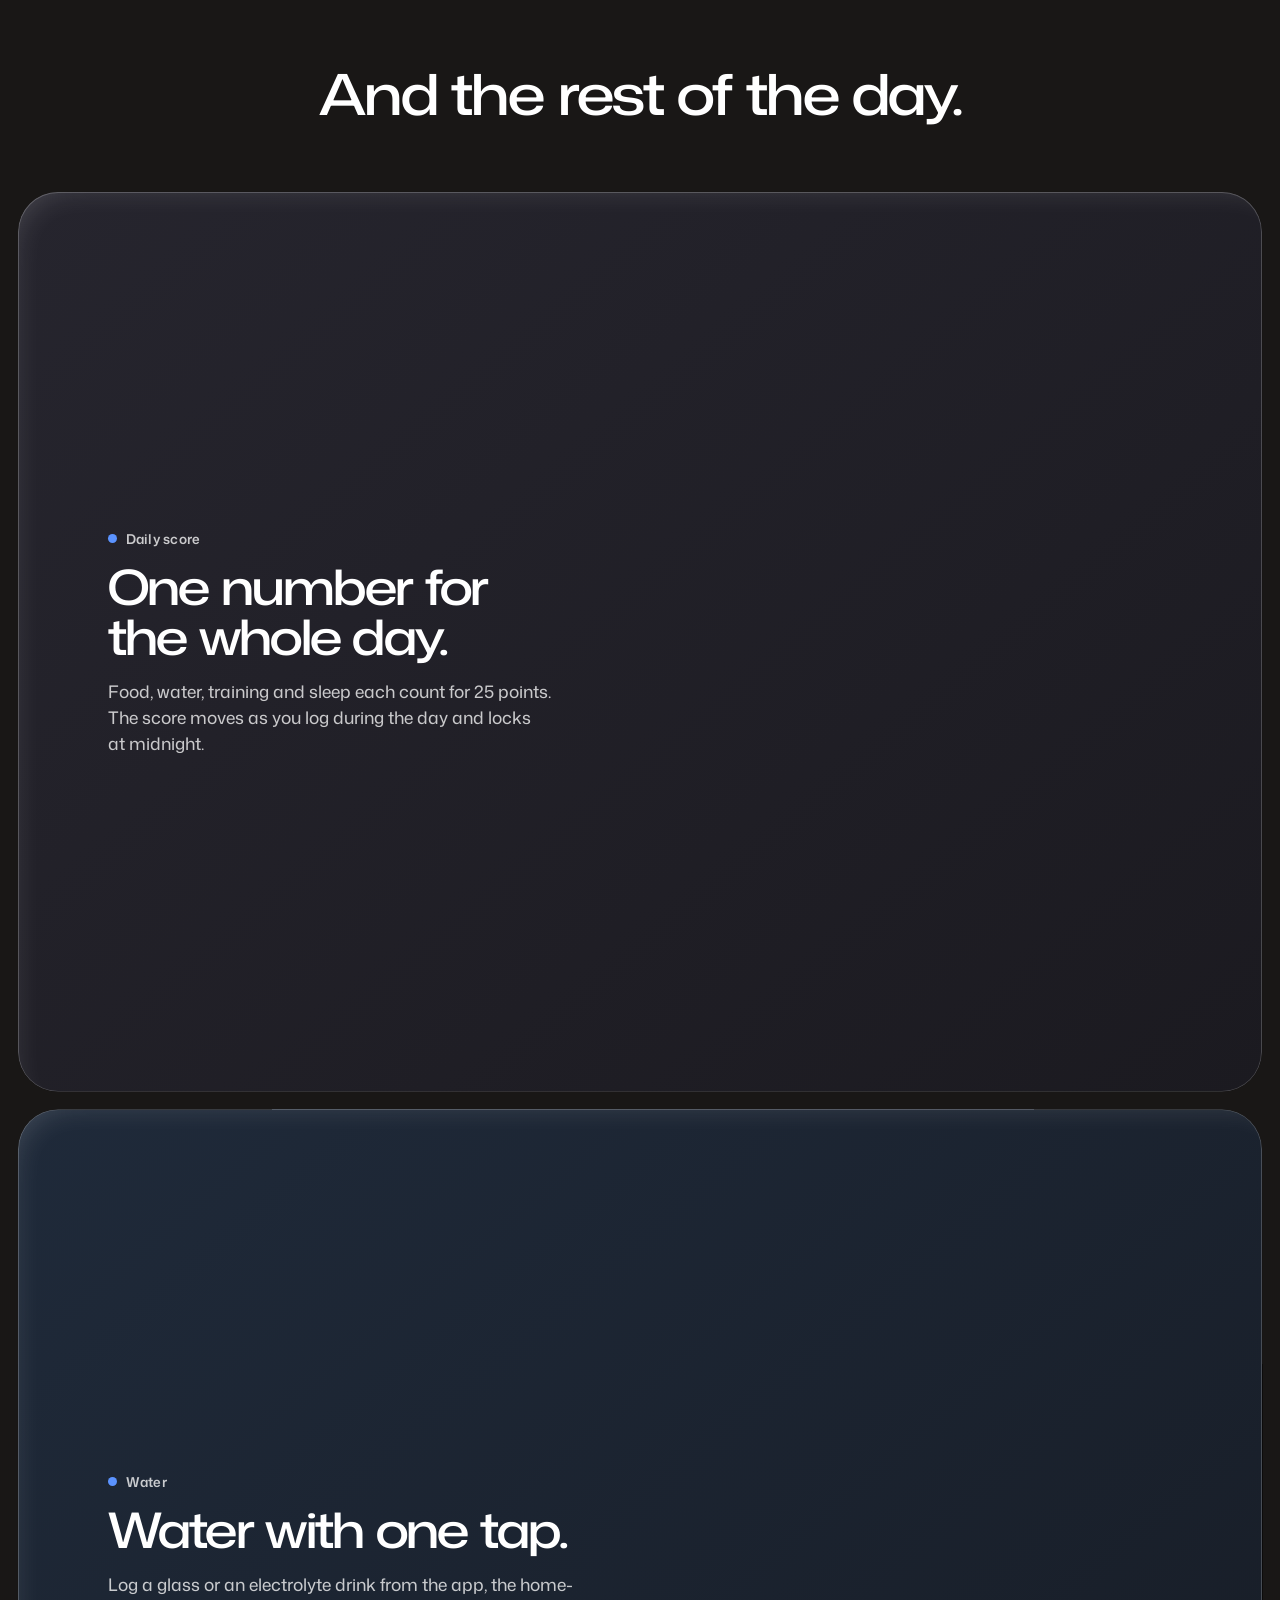
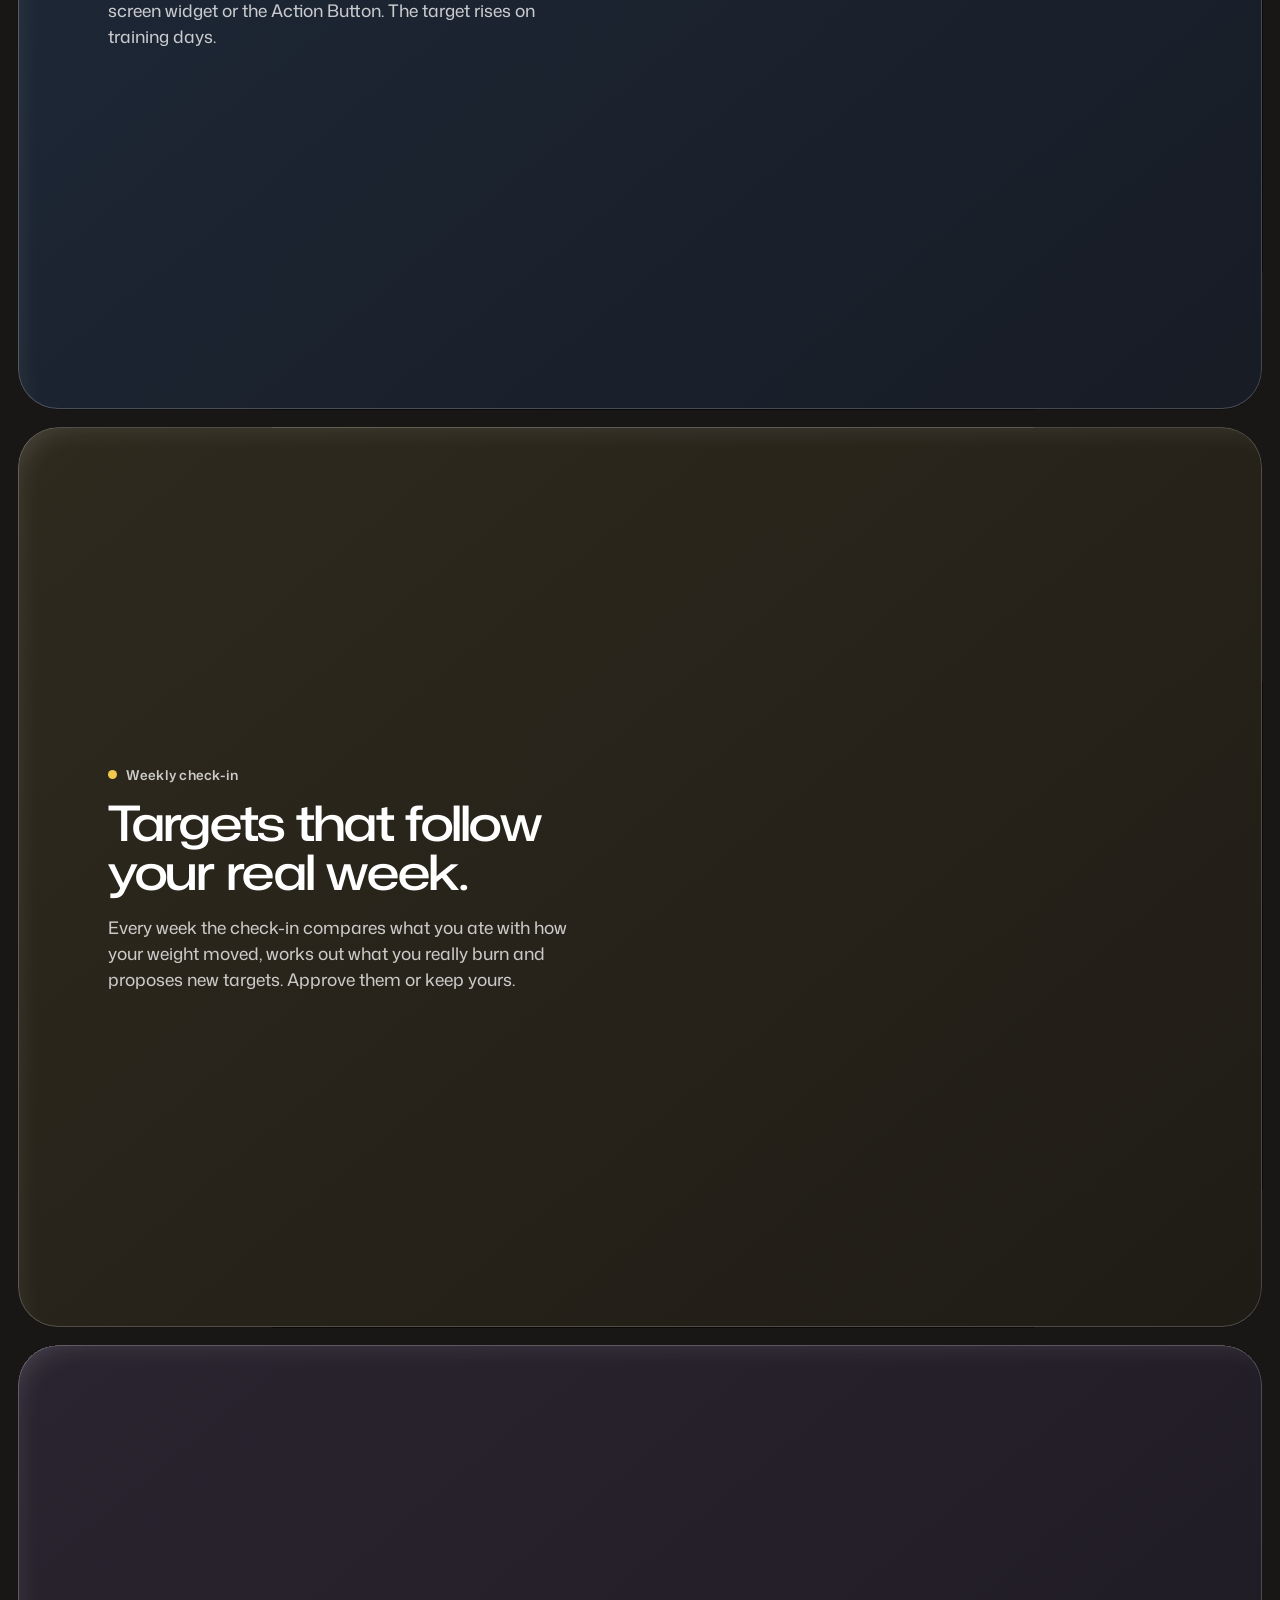
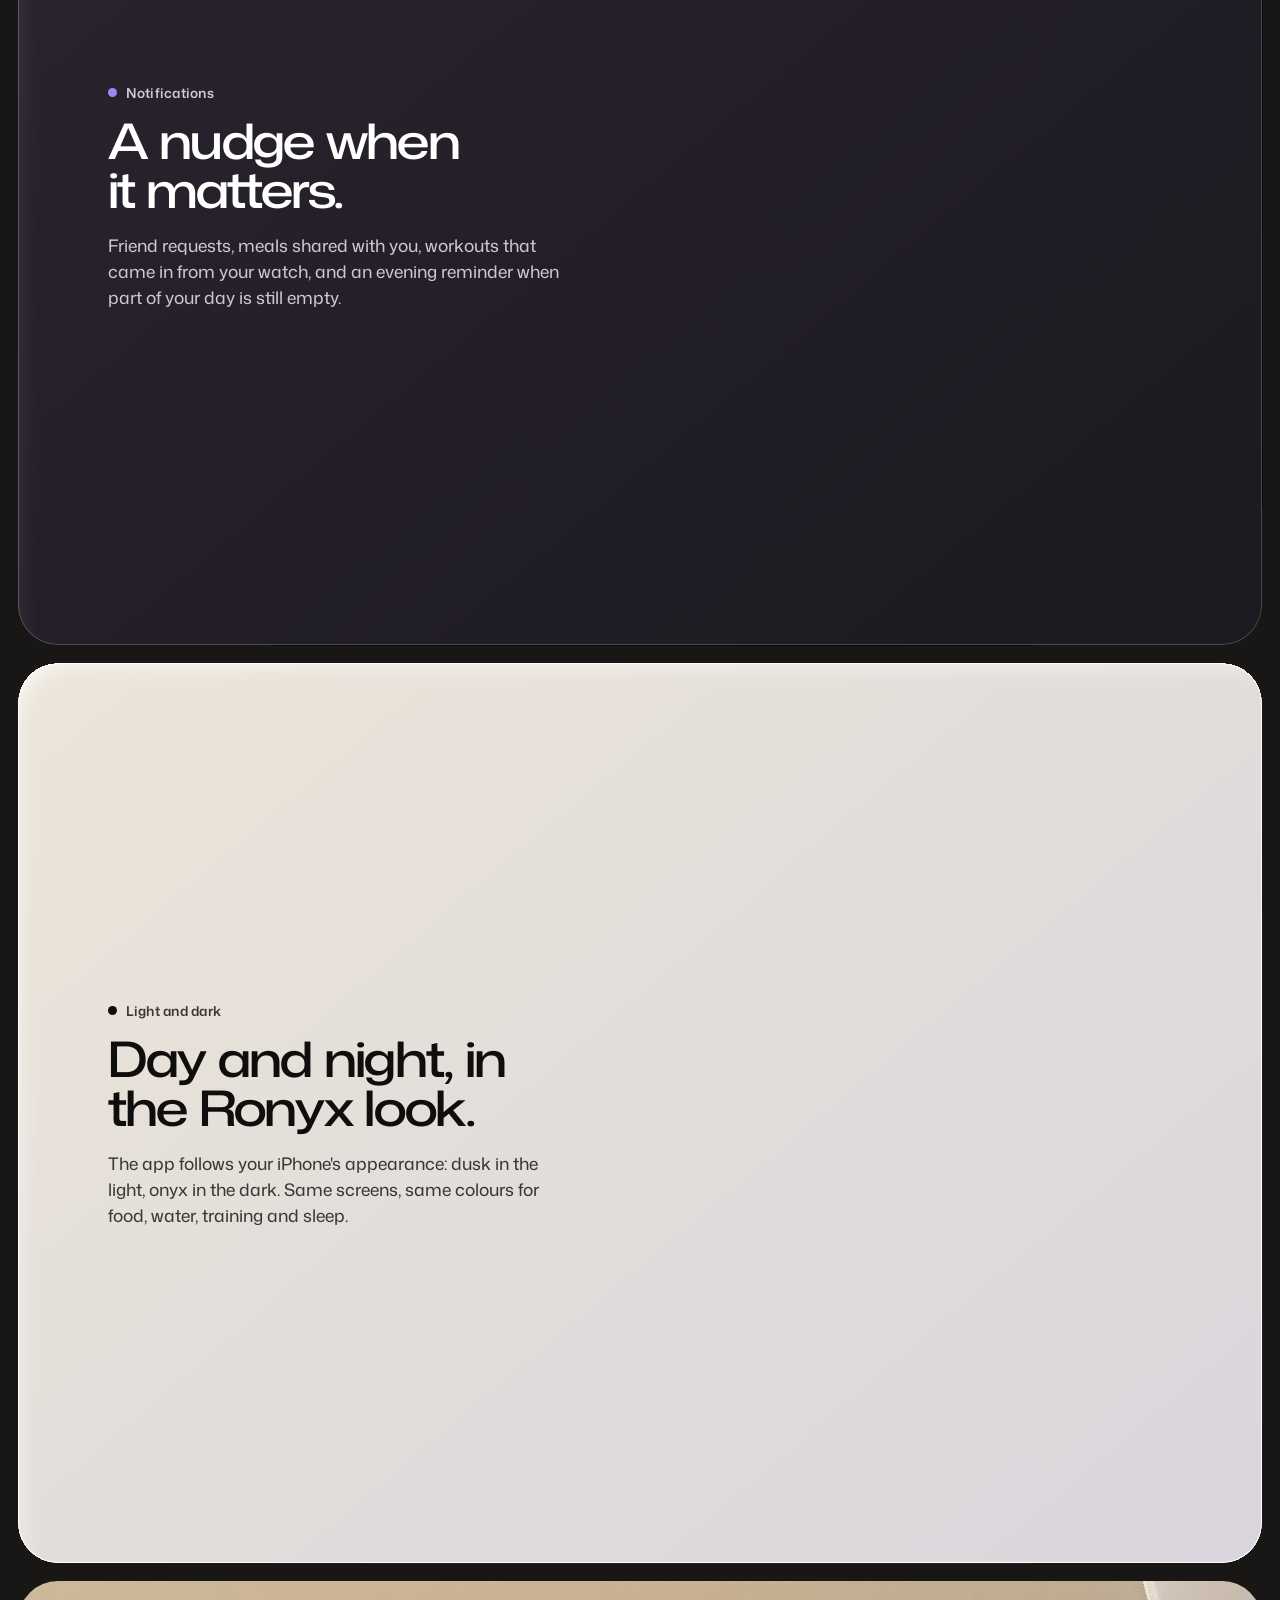
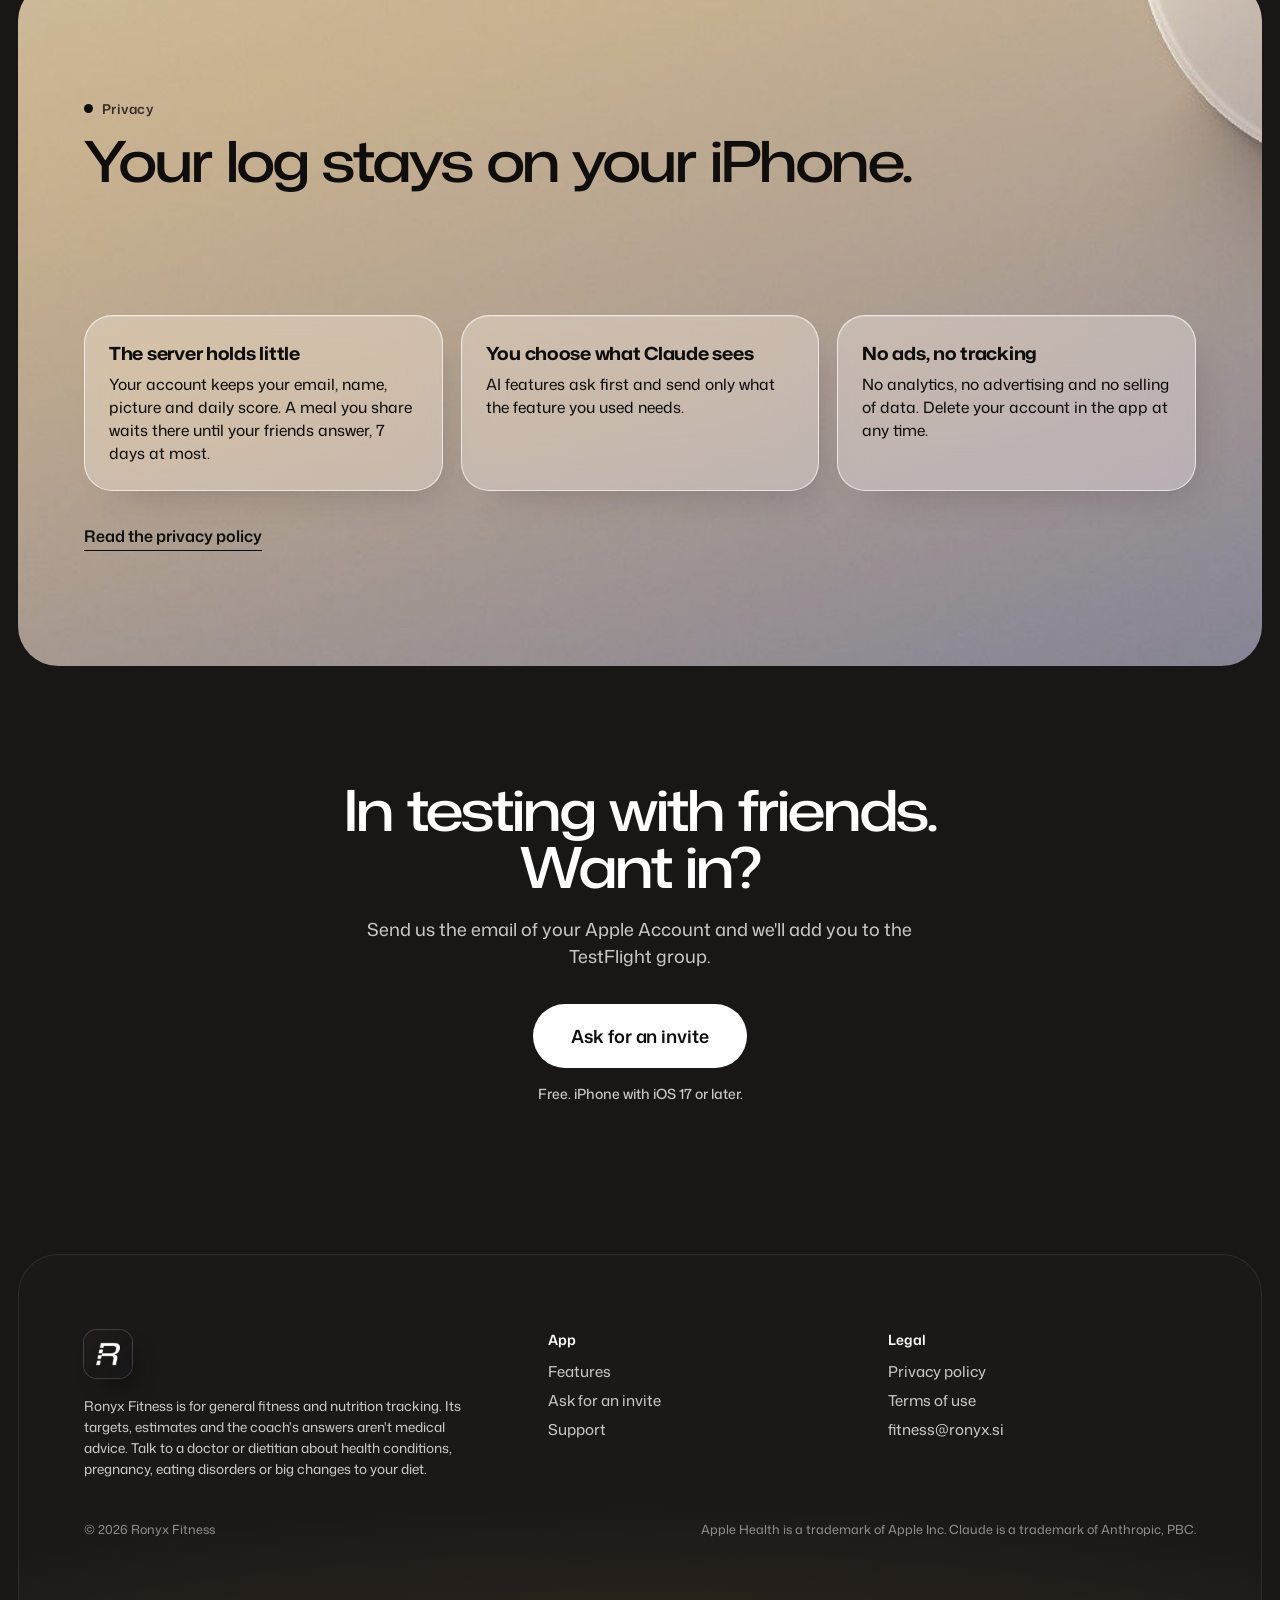
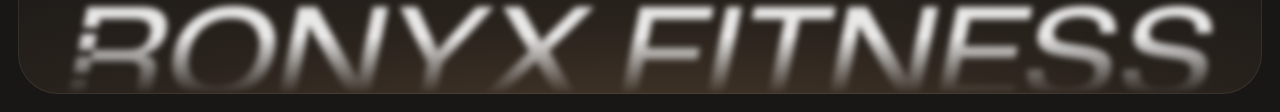
==== commit 9e98f2ba: "Website: smaller pinned phones in the rest-of-the-day section Co-Authored-By: Claude Opus 5.5 <norep" ====
--- a/index.html
+++ b/index.html
@@ -13,7 +13,7 @@
 <link rel="icon" type="image/png" href="assets/img/favicon.png">
 <link rel="apple-touch-icon" href="assets/img/apple-touch-icon.png">
 <link rel="preload" href="assets/fonts/mona-sans-latin.woff2" as="font" type="font/woff2" crossorigin>
-<link rel="stylesheet" href="assets/css/site.css?v=4">
+<link rel="stylesheet" href="assets/css/site.css?v=5">
 </head>
 <body>
 
--- a/assets/css/site.css
+++ b/assets/css/site.css
@@ -373,9 +373,9 @@
 .sp-text{width:min(560px,46%);padding:clamp(40px,6vw,96px) 0 clamp(40px,6vw,96px) clamp(24px,7vw,120px)}
 .sp-text h3{margin-top:14px;font-size:clamp(32px,3.8vw,56px);line-height:1.02}
 .sp-text p{margin-top:18px;font-size:clamp(16.5px,1.35vw,19px);line-height:1.5;color:var(--ink-soft);max-width:30em}
-.sp-fixed{position:fixed;top:50%;right:max(calc(var(--gutter) + 6vw),calc((100vw - 1240px)/2 + 80px));transform:translateY(-50%);height:min(78vh,740px);aspect-ratio:720/1483;pointer-events:none}
+.sp-fixed{position:fixed;top:50%;right:max(calc(var(--gutter) + 6vw),calc((100vw - 1240px)/2 + 80px));transform:translateY(-50%);height:min(62vh,580px);aspect-ratio:720/1483;pointer-events:none}
 .sp-fixed .phone{width:100%;height:100%}
-.sp-chip{position:absolute;left:-38%;bottom:16%;max-width:250px;animation:bob 7s ease-in-out infinite}
+.sp-chip{position:absolute;left:-46%;bottom:16%;max-width:250px;animation:bob 7s ease-in-out infinite}
 .sp-chip .s{margin-top:4px}
 .sp.dusk .sp-text p{color:var(--ink-soft)}
 @media (max-width:860px){
@@ -383,7 +383,7 @@
   .sp-text{width:auto;padding:36px 24px 0}
   .sp-text h3{font-size:clamp(28px,7.4vw,38px)}
   .sp-text p{font-size:16px}
-  .sp-fixed{top:auto;bottom:4svh;right:50%;transform:translateX(50%);height:min(54svh,520px)}
+  .sp-fixed{top:auto;bottom:4svh;right:50%;transform:translateX(50%);height:min(44svh,400px)}
   .sp-chip{left:-30%;bottom:10%;max-width:200px;padding:10px 12px;font-size:12px;--r:16px}
   .sp-chip .t{font-size:13px}
 }
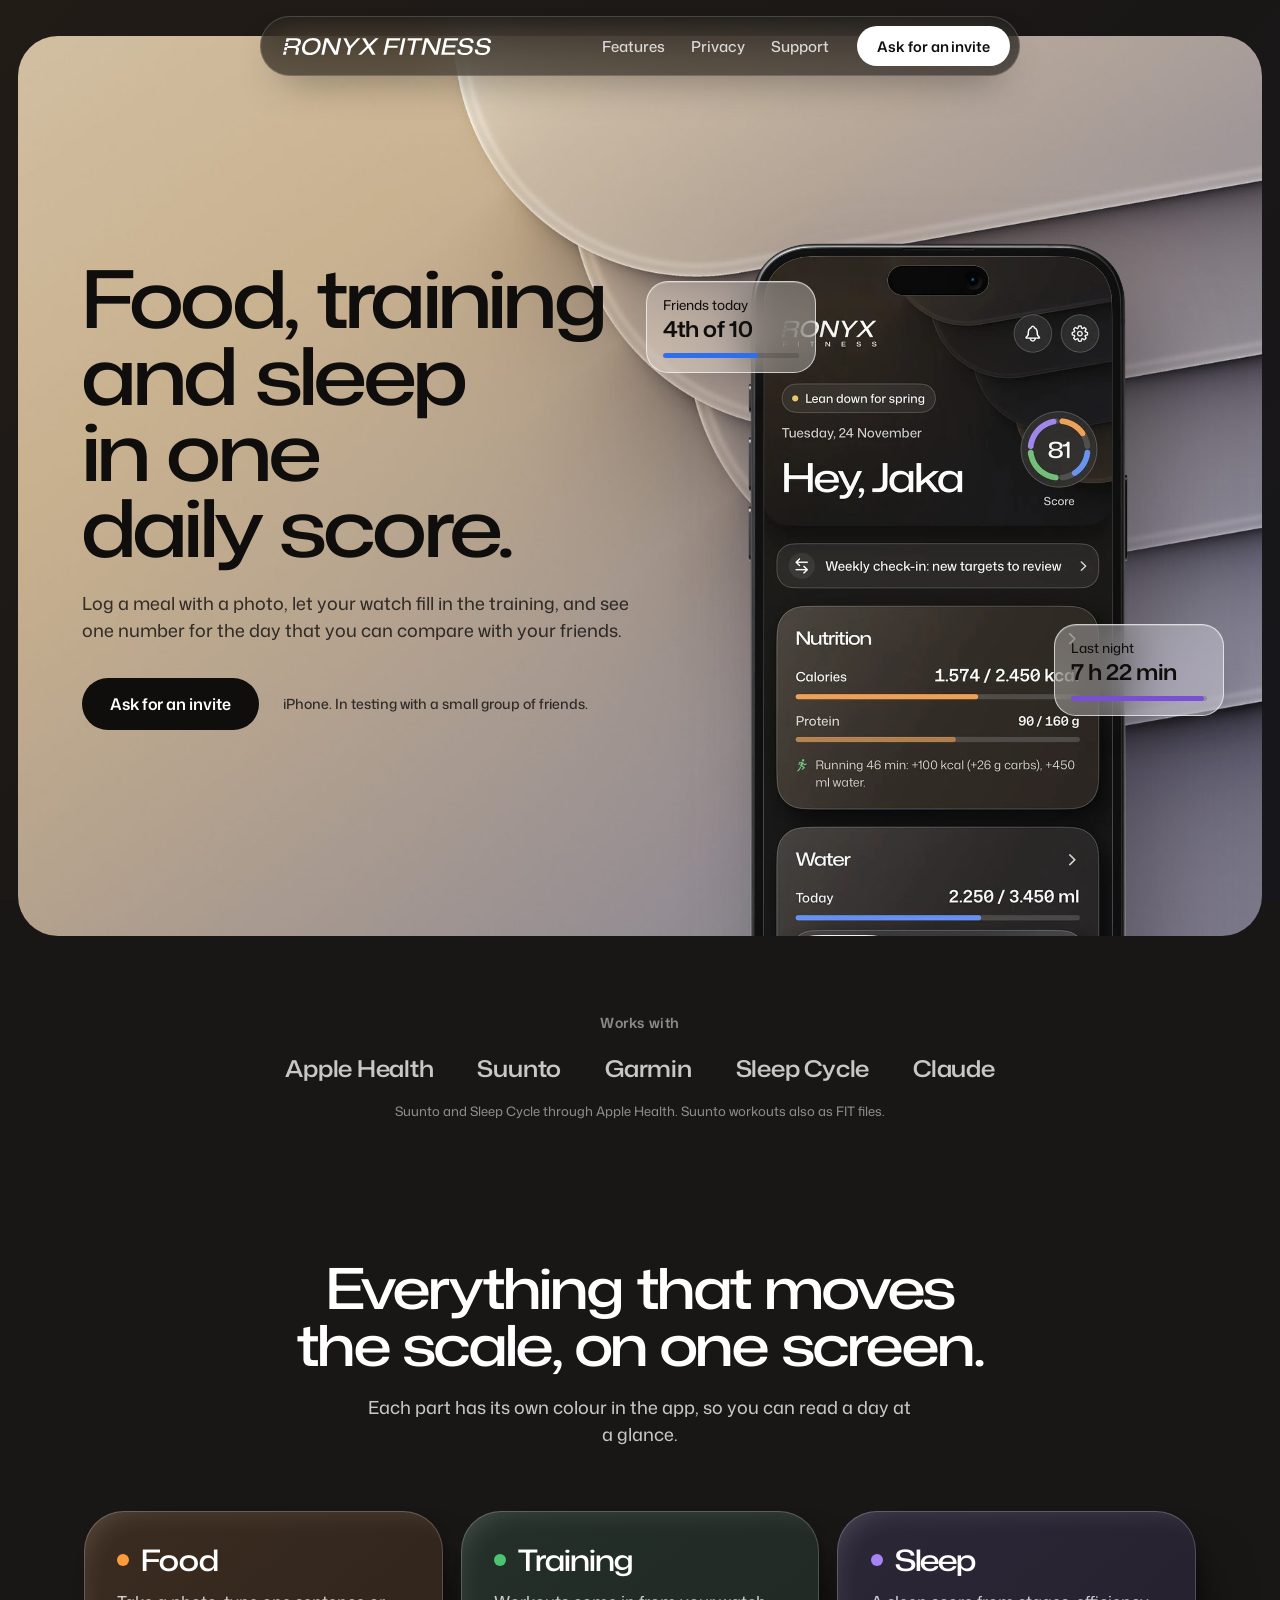
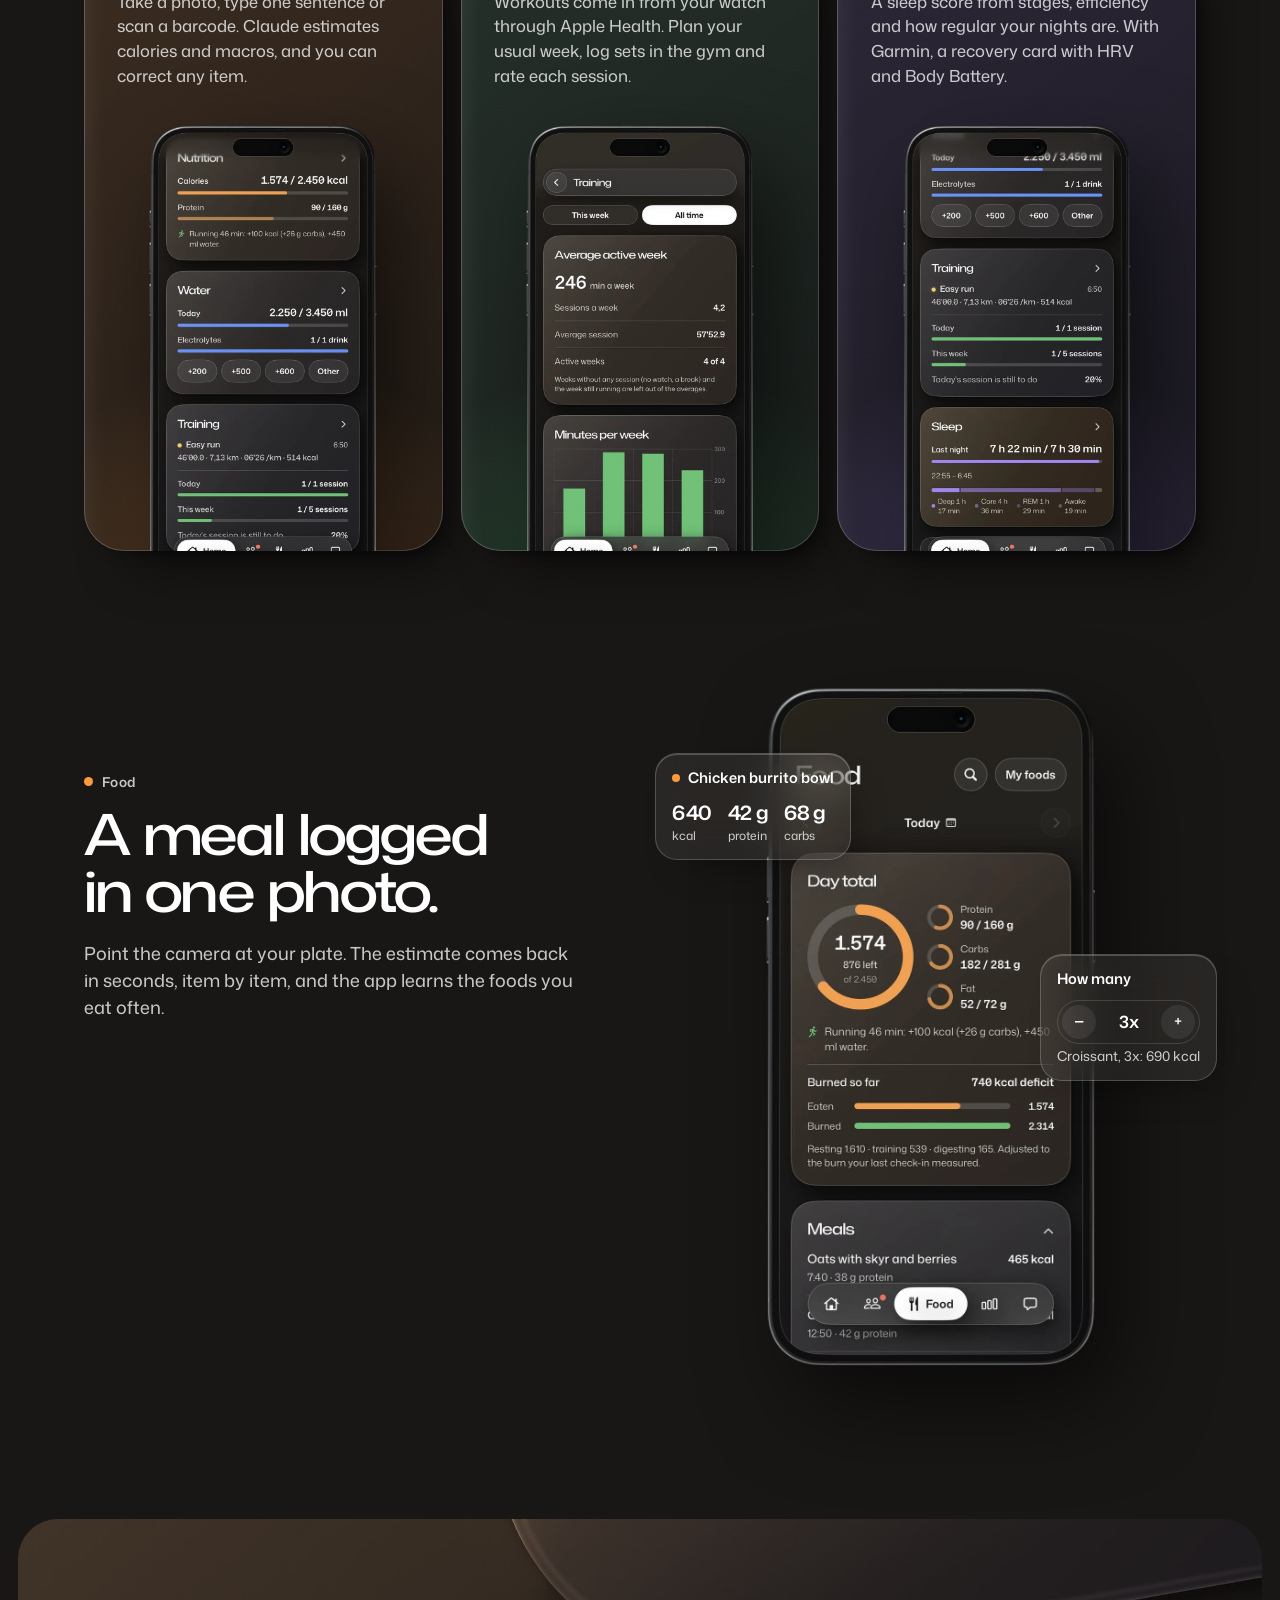
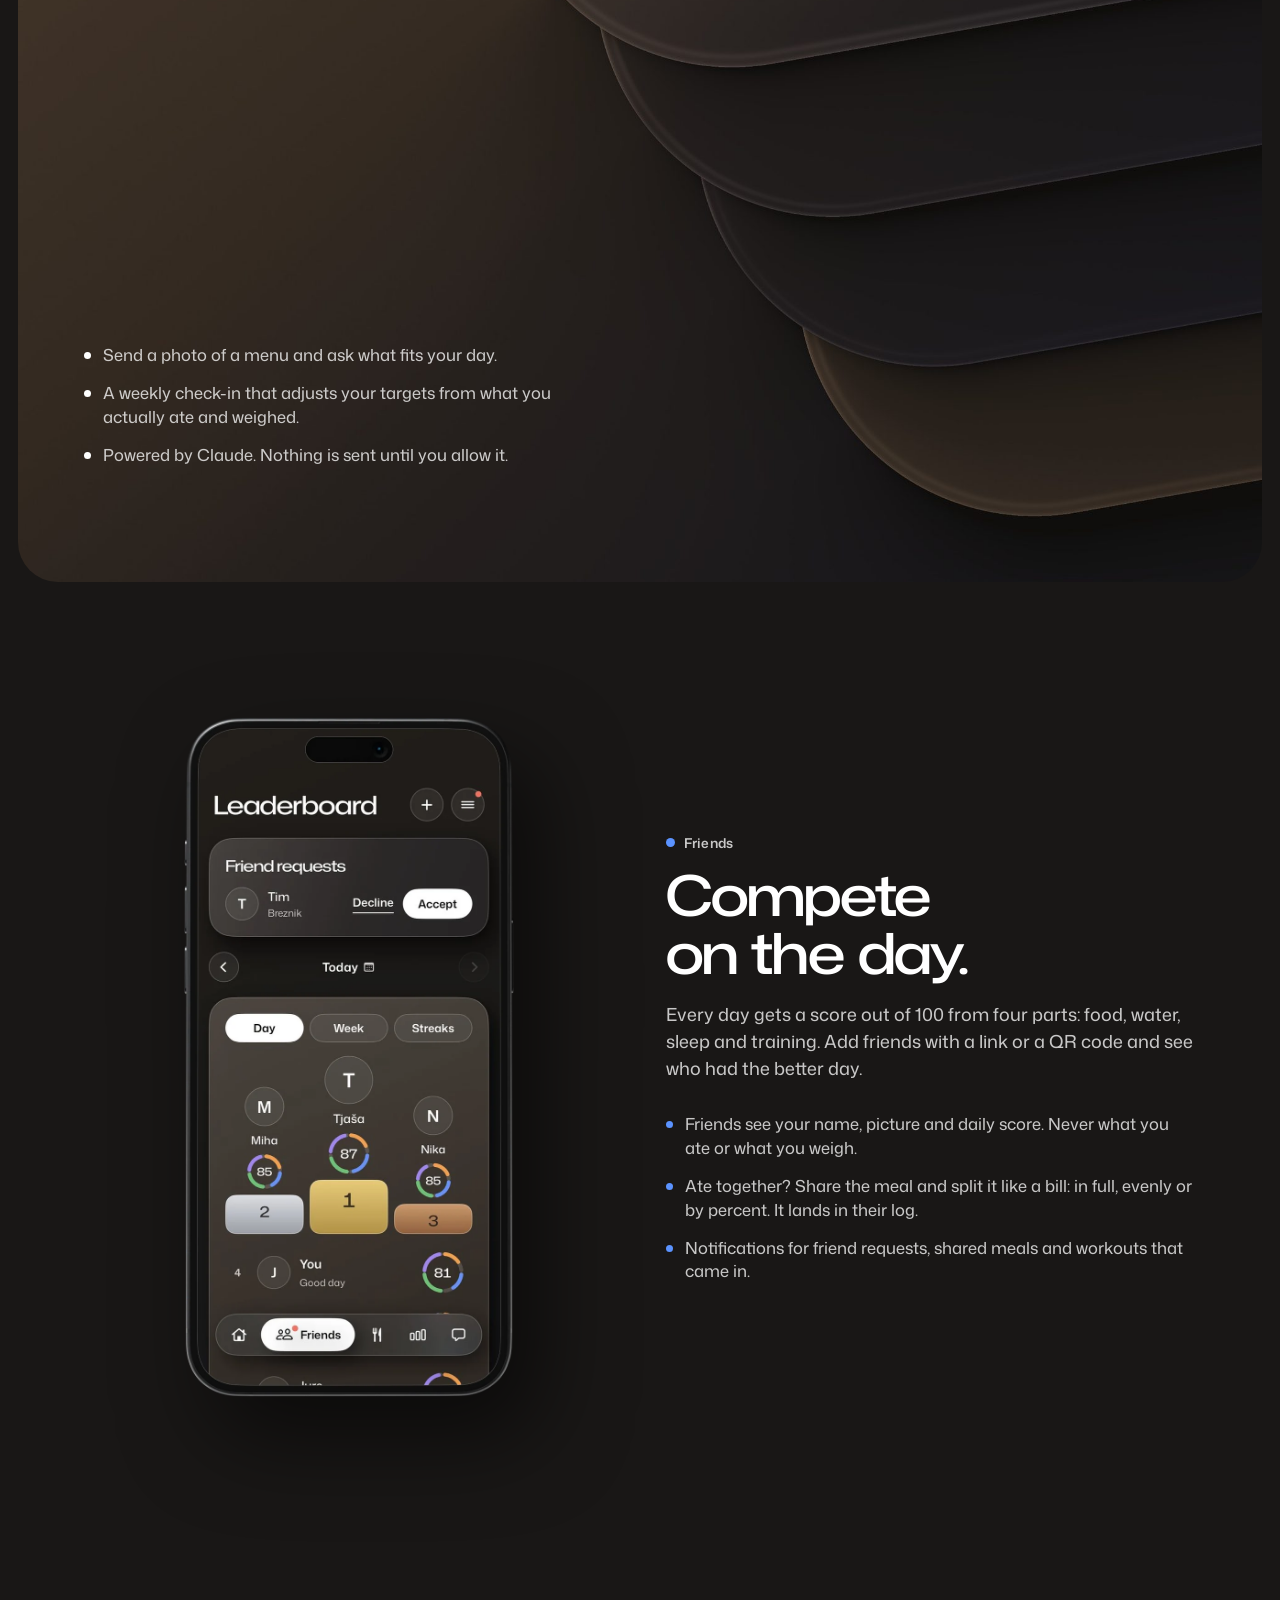
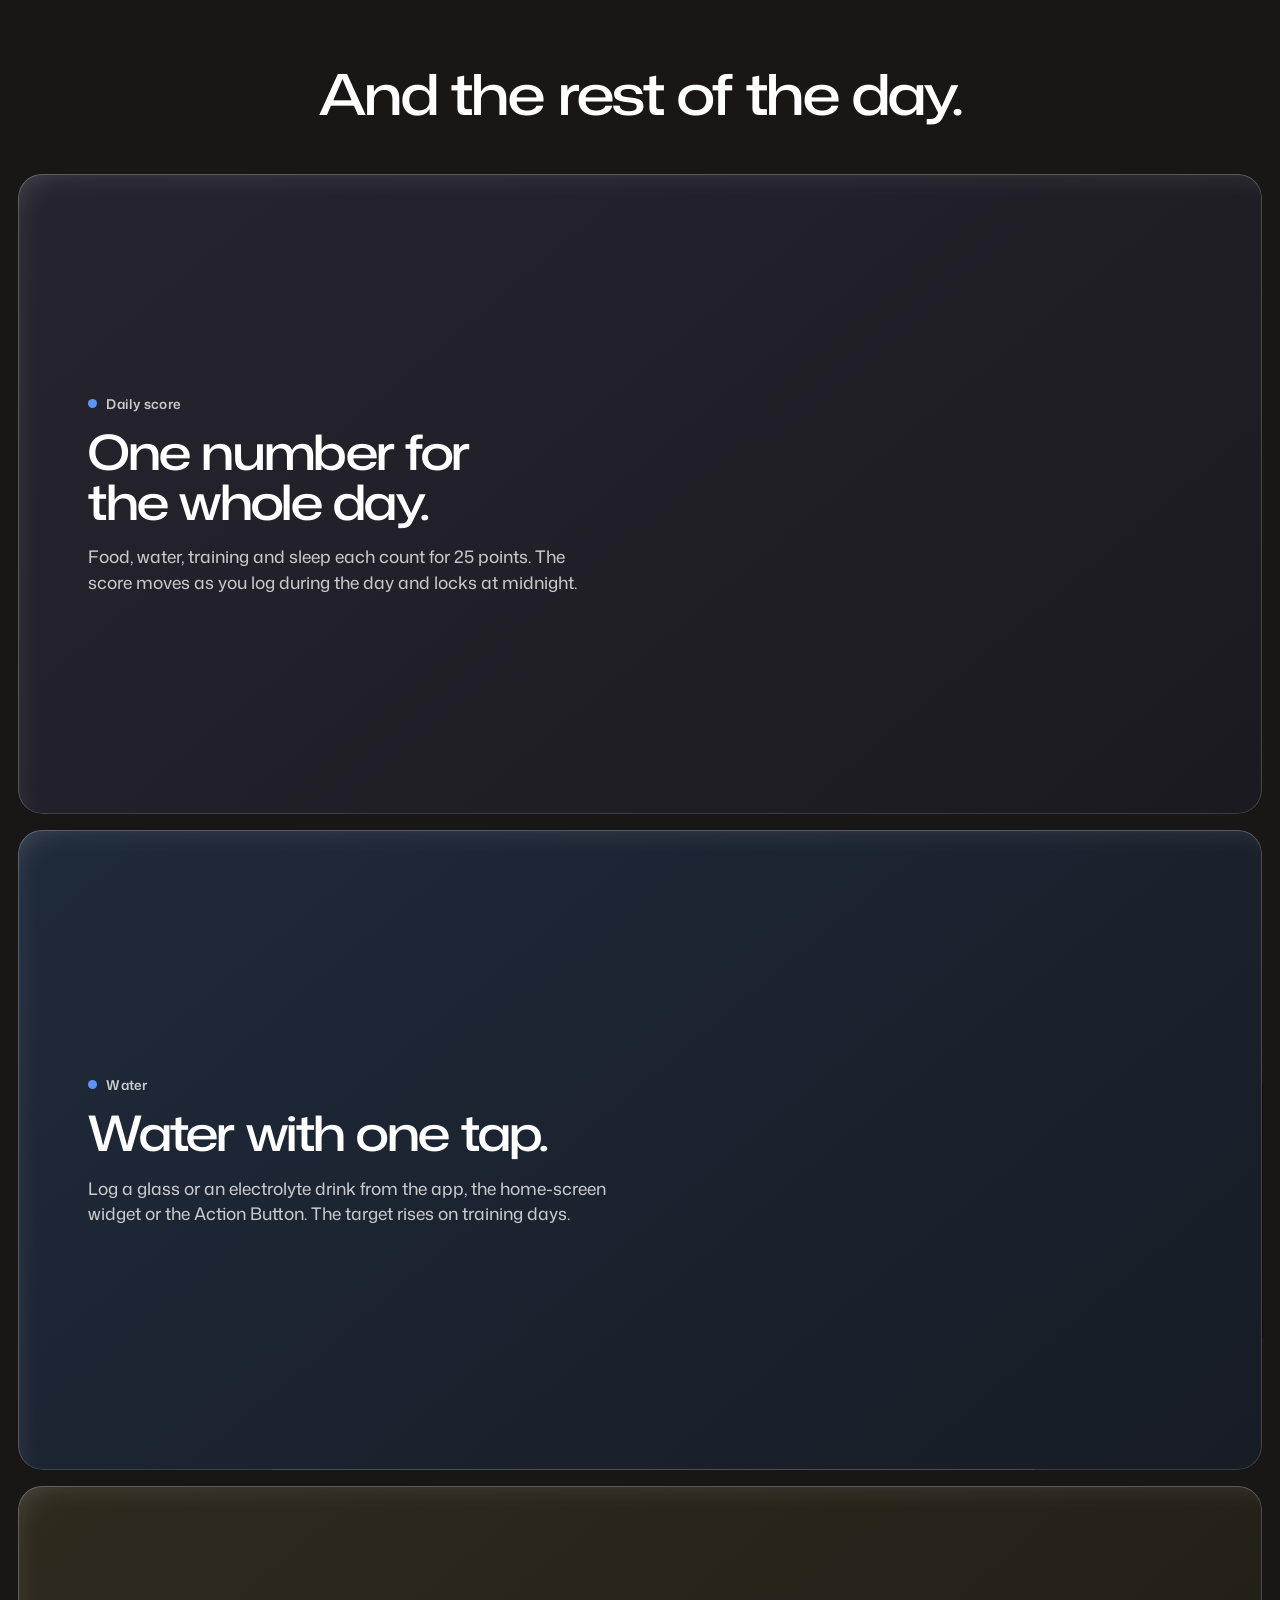
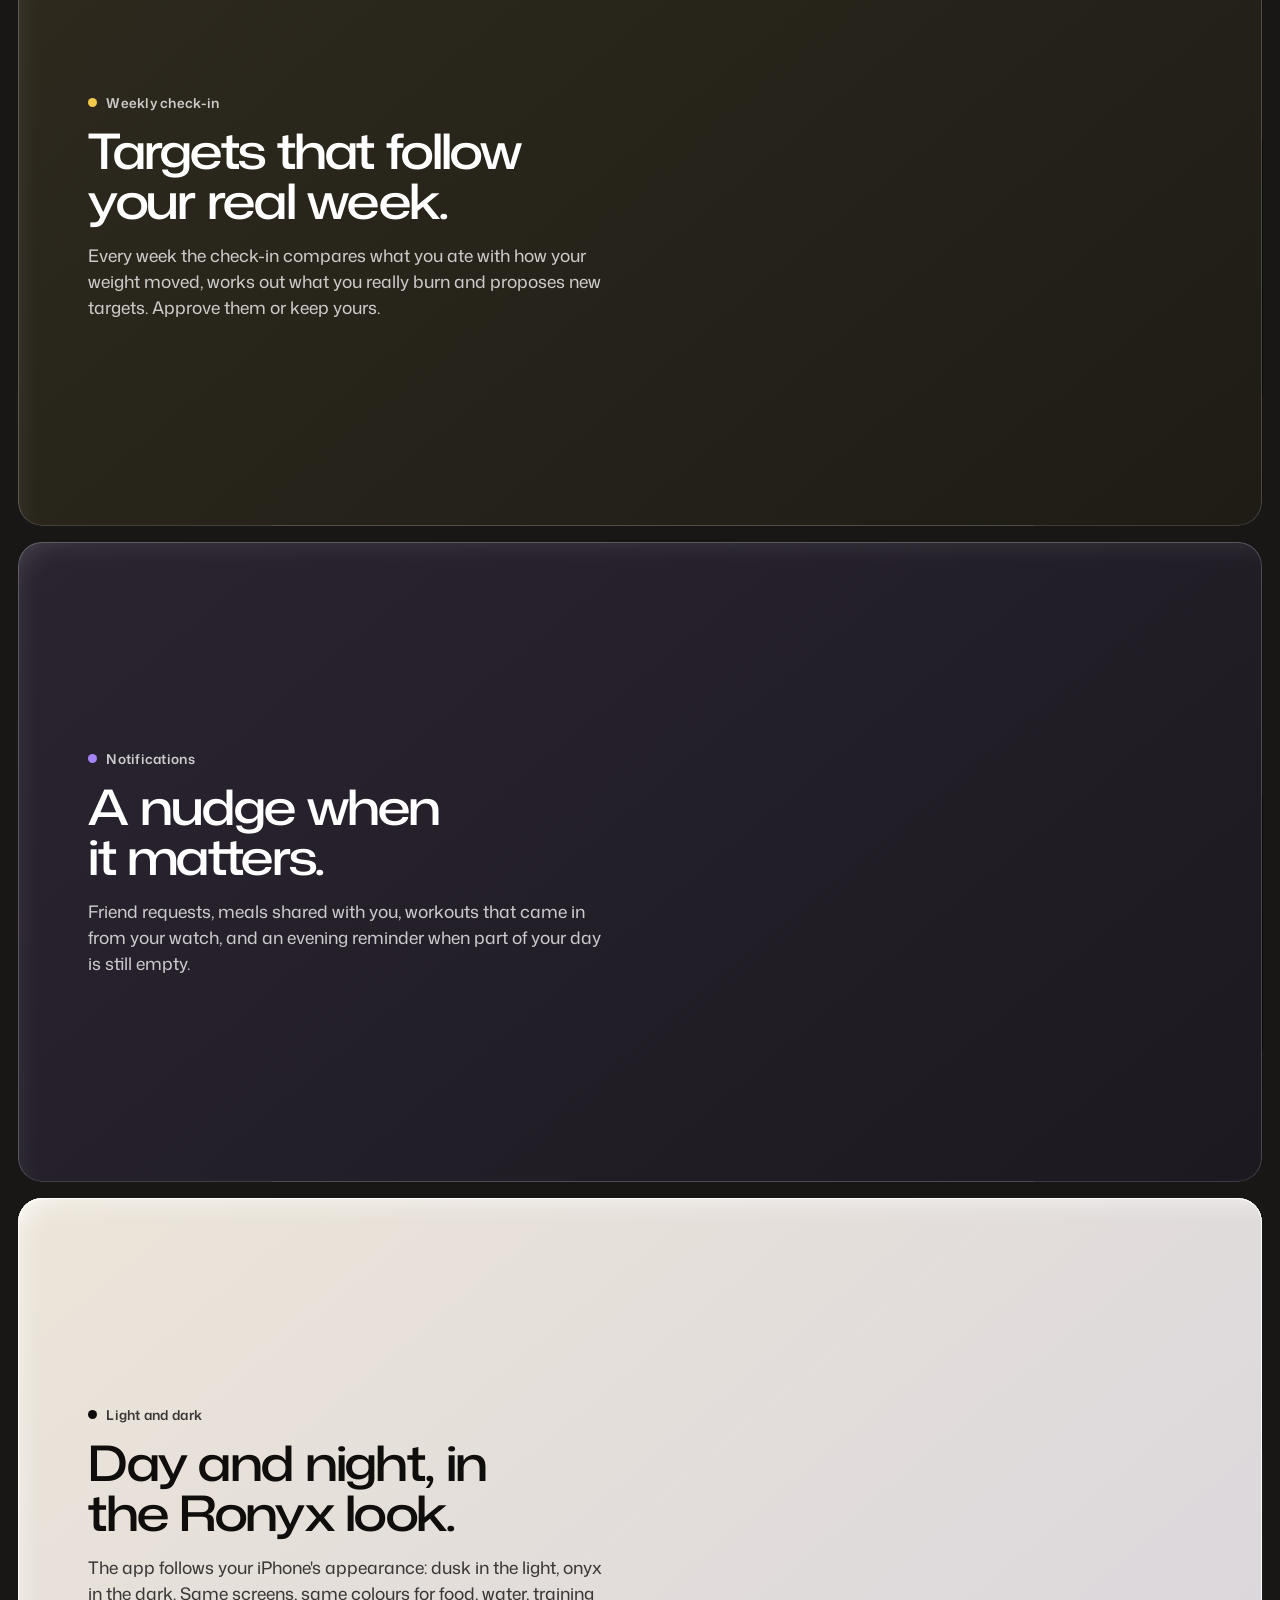
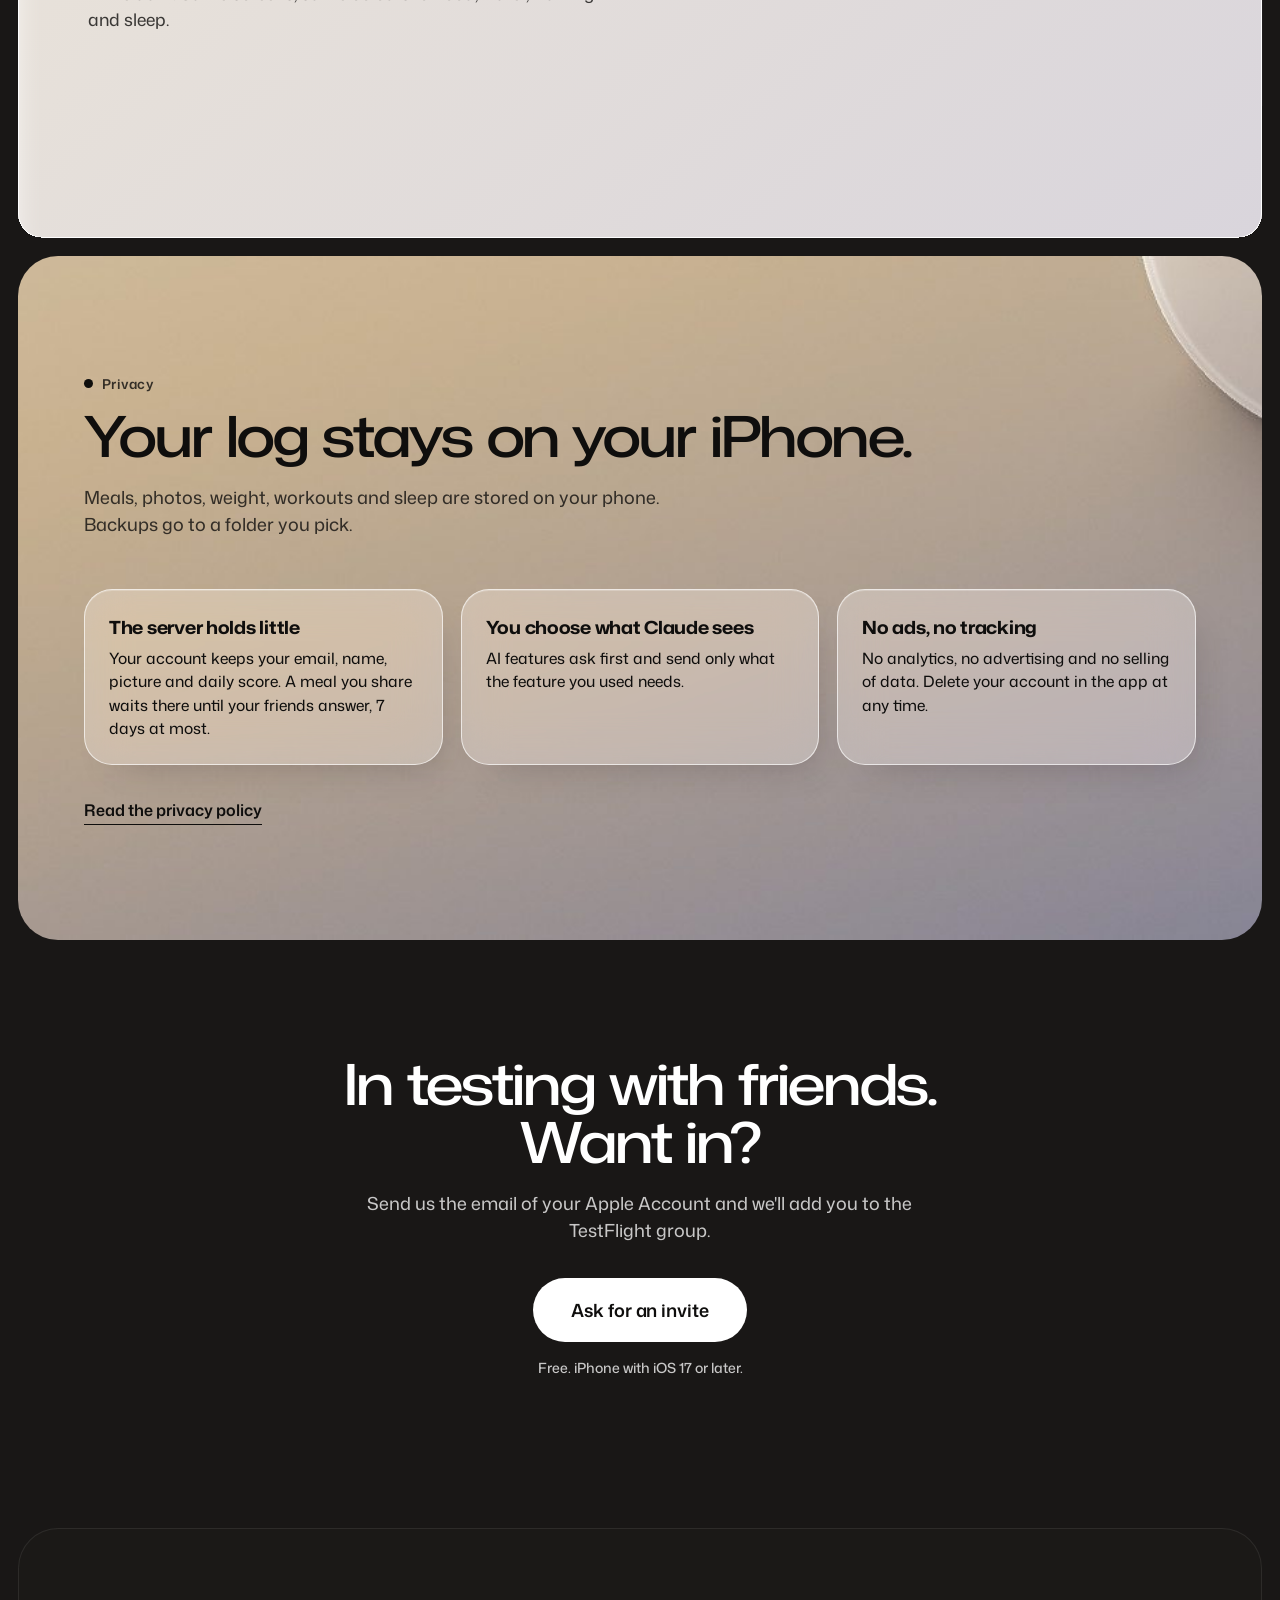
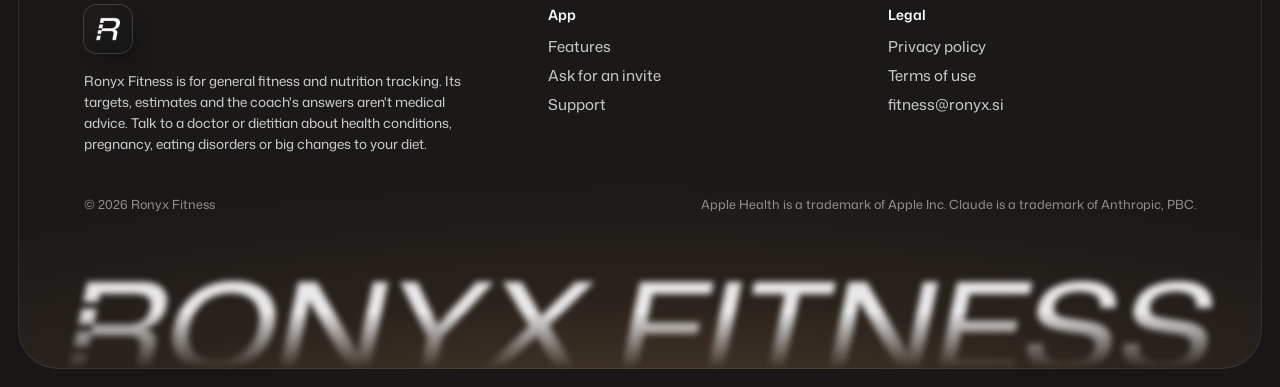
==== commit f0d0d50a: "Website: Bevel-size cards in the rest-of-the-day section, phones back to full size Co-Authored-By: C" ====
--- a/index.html
+++ b/index.html
@@ -13,7 +13,7 @@
 <link rel="icon" type="image/png" href="assets/img/favicon.png">
 <link rel="apple-touch-icon" href="assets/img/apple-touch-icon.png">
 <link rel="preload" href="assets/fonts/mona-sans-latin.woff2" as="font" type="font/woff2" crossorigin>
-<link rel="stylesheet" href="assets/css/site.css?v=5">
+<link rel="stylesheet" href="assets/css/site.css?v=6">
 </head>
 <body>
 
--- a/assets/css/site.css
+++ b/assets/css/site.css
@@ -369,22 +369,23 @@
    transform or filter, or fixed would stop meaning the viewport. */
 .story{margin-top:var(--gutter)}
 .story-head{padding-bottom:clamp(28px,4vw,56px)}
-.sp{--r:40px;position:relative;min-height:max(100svh,640px);margin-top:var(--gutter);clip-path:inset(0 round 40px);display:flex;align-items:center}
-.sp-text{width:min(560px,46%);padding:clamp(40px,6vw,96px) 0 clamp(40px,6vw,96px) clamp(24px,7vw,120px)}
+.sp{--r:24px;position:relative;height:clamp(540px,72vh,640px);margin-top:16px;clip-path:inset(0 round 24px);display:flex;align-items:center}
+.story-head+.sp{margin-top:0}
+.sp-text{width:min(600px,48%);padding:80px 0 80px clamp(32px,5.5vw,80px)}
 .sp-text h3{margin-top:14px;font-size:clamp(32px,3.8vw,56px);line-height:1.02}
 .sp-text p{margin-top:18px;font-size:clamp(16.5px,1.35vw,19px);line-height:1.5;color:var(--ink-soft);max-width:30em}
-.sp-fixed{position:fixed;top:50%;right:max(calc(var(--gutter) + 6vw),calc((100vw - 1240px)/2 + 80px));transform:translateY(-50%);height:min(62vh,580px);aspect-ratio:720/1483;pointer-events:none}
+.sp-fixed{position:fixed;top:50%;right:max(calc(var(--gutter) + 6vw),calc((100vw - 1240px)/2 + 80px));transform:translateY(-50%);height:min(78vh,740px);aspect-ratio:720/1483;pointer-events:none}
 .sp-fixed .phone{width:100%;height:100%}
-.sp-chip{position:absolute;left:-46%;bottom:16%;max-width:250px;animation:bob 7s ease-in-out infinite}
+.sp-chip{position:absolute;left:-38%;bottom:16%;max-width:250px;animation:bob 7s ease-in-out infinite}
 .sp-chip .s{margin-top:4px}
 .sp.dusk .sp-text p{color:var(--ink-soft)}
 @media (max-width:860px){
-  .sp{align-items:flex-start;min-height:max(110svh,720px)}
-  .sp-text{width:auto;padding:36px 24px 0}
+  .sp{align-items:flex-start;height:max(76svh,600px);margin-top:12px}
+  .sp-text{width:auto;padding:32px 24px 0}
   .sp-text h3{font-size:clamp(28px,7.4vw,38px)}
   .sp-text p{font-size:16px}
-  .sp-fixed{top:auto;bottom:4svh;right:50%;transform:translateX(50%);height:min(44svh,400px)}
+  .sp-fixed{top:auto;bottom:4svh;right:50%;transform:translateX(50%);height:min(54svh,520px)}
   .sp-chip{left:-30%;bottom:10%;max-width:200px;padding:10px 12px;font-size:12px;--r:16px}
   .sp-chip .t{font-size:13px}
 }
-@media (max-width:640px){.sp{--r:30px;clip-path:inset(0 round 30px)}}
+@media (max-width:640px){.sp{--r:22px;clip-path:inset(0 round 22px)}}
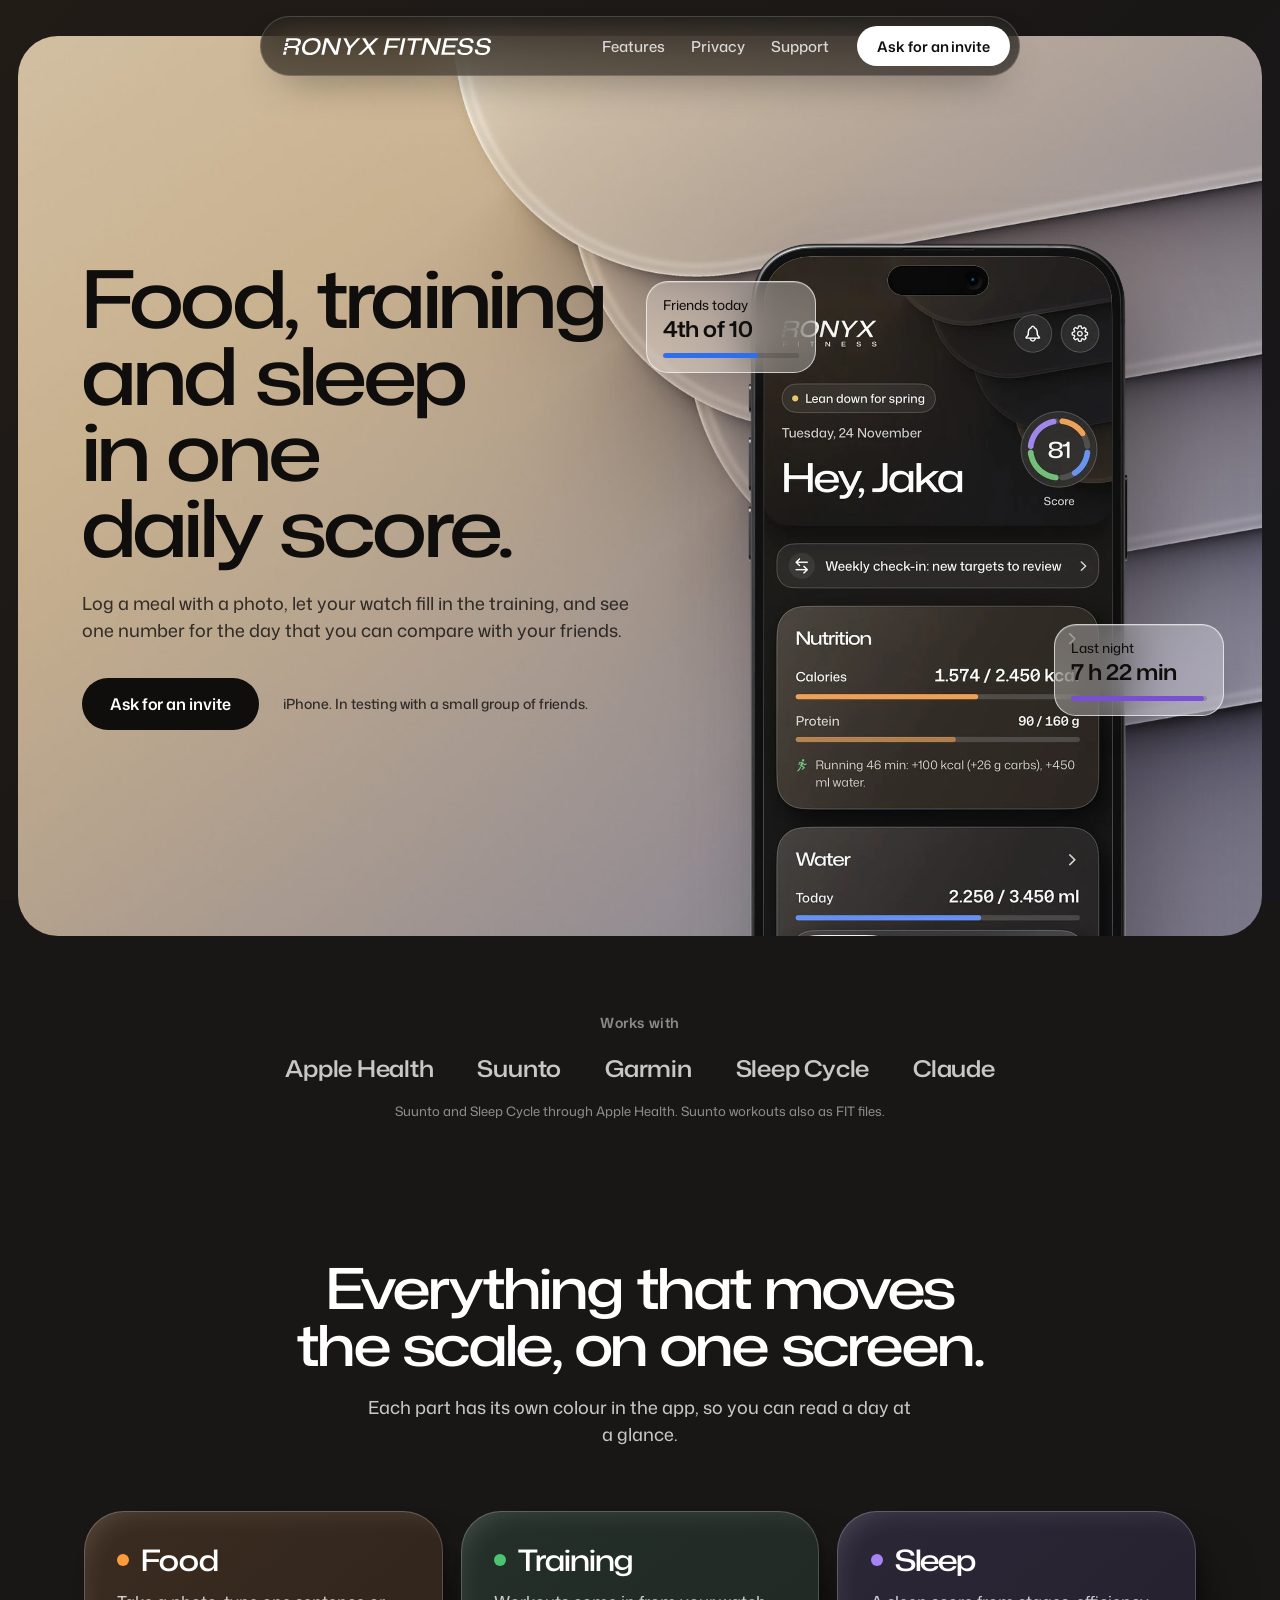
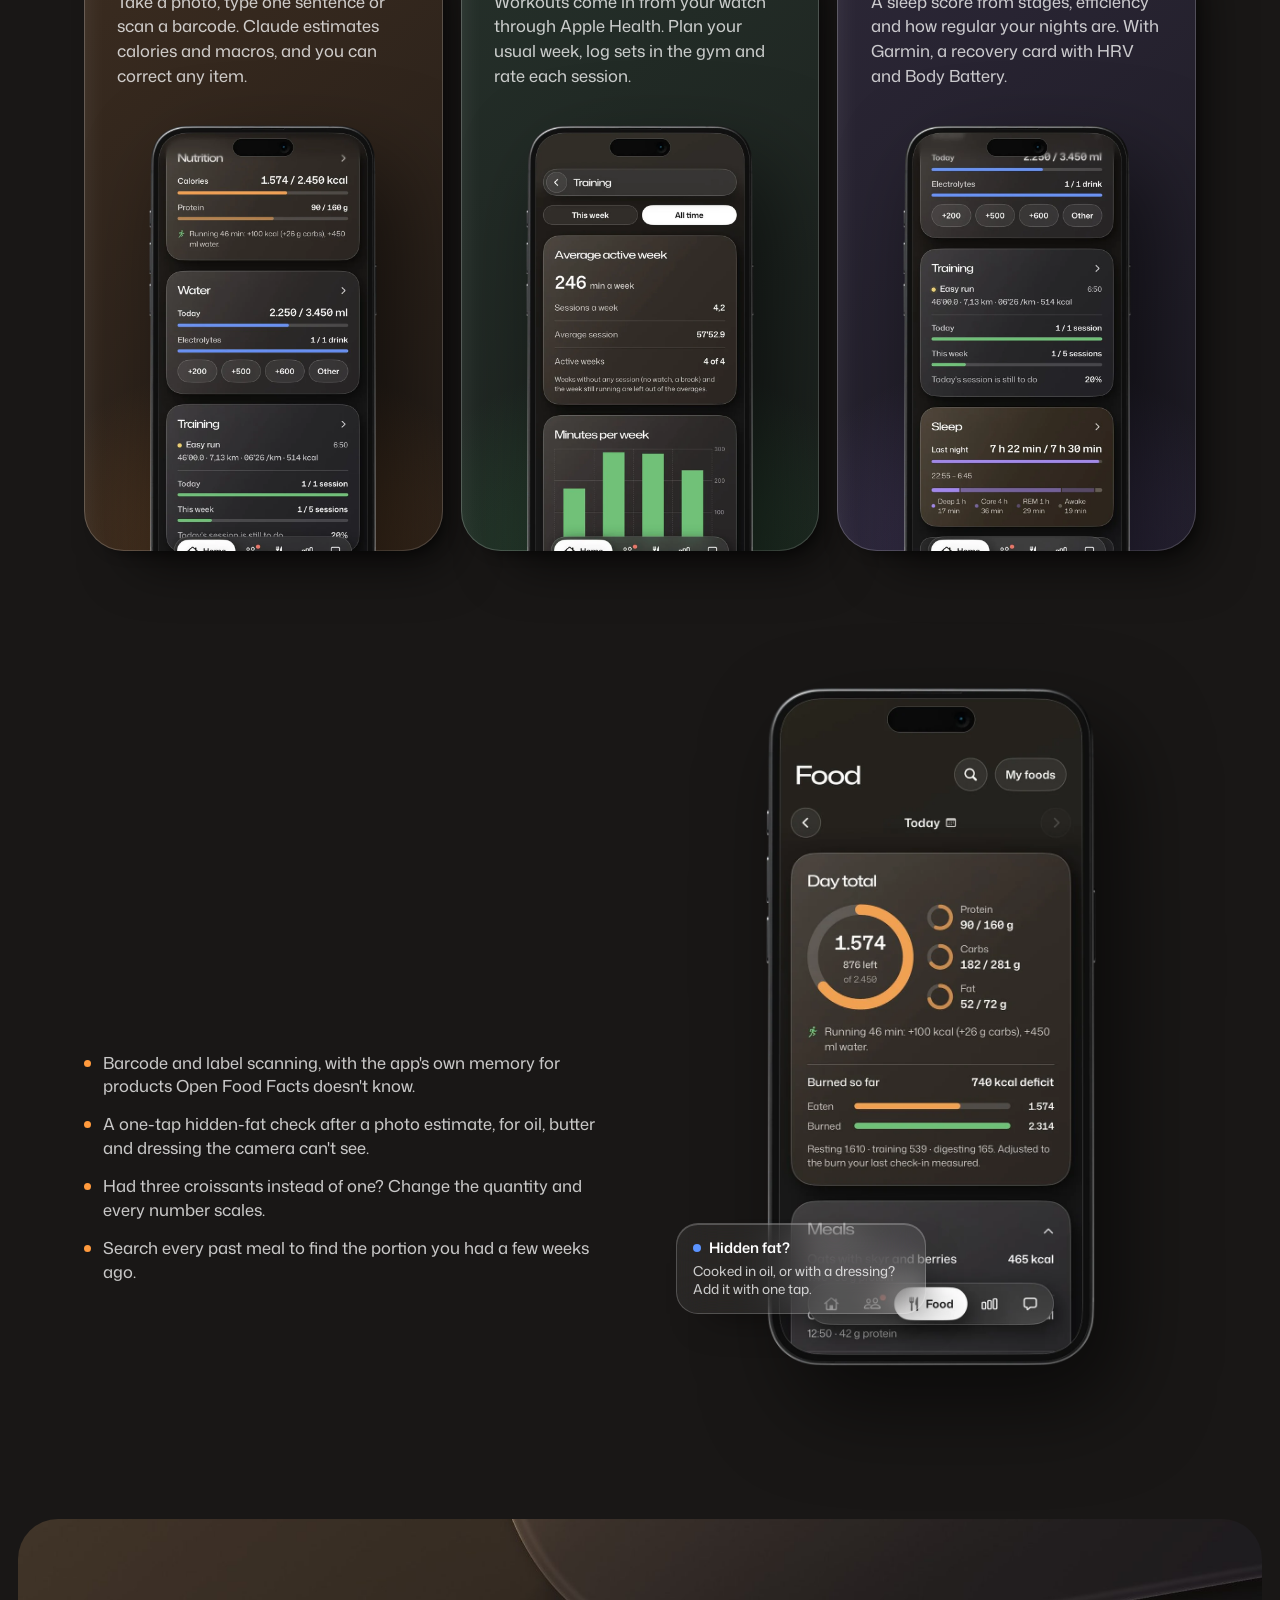
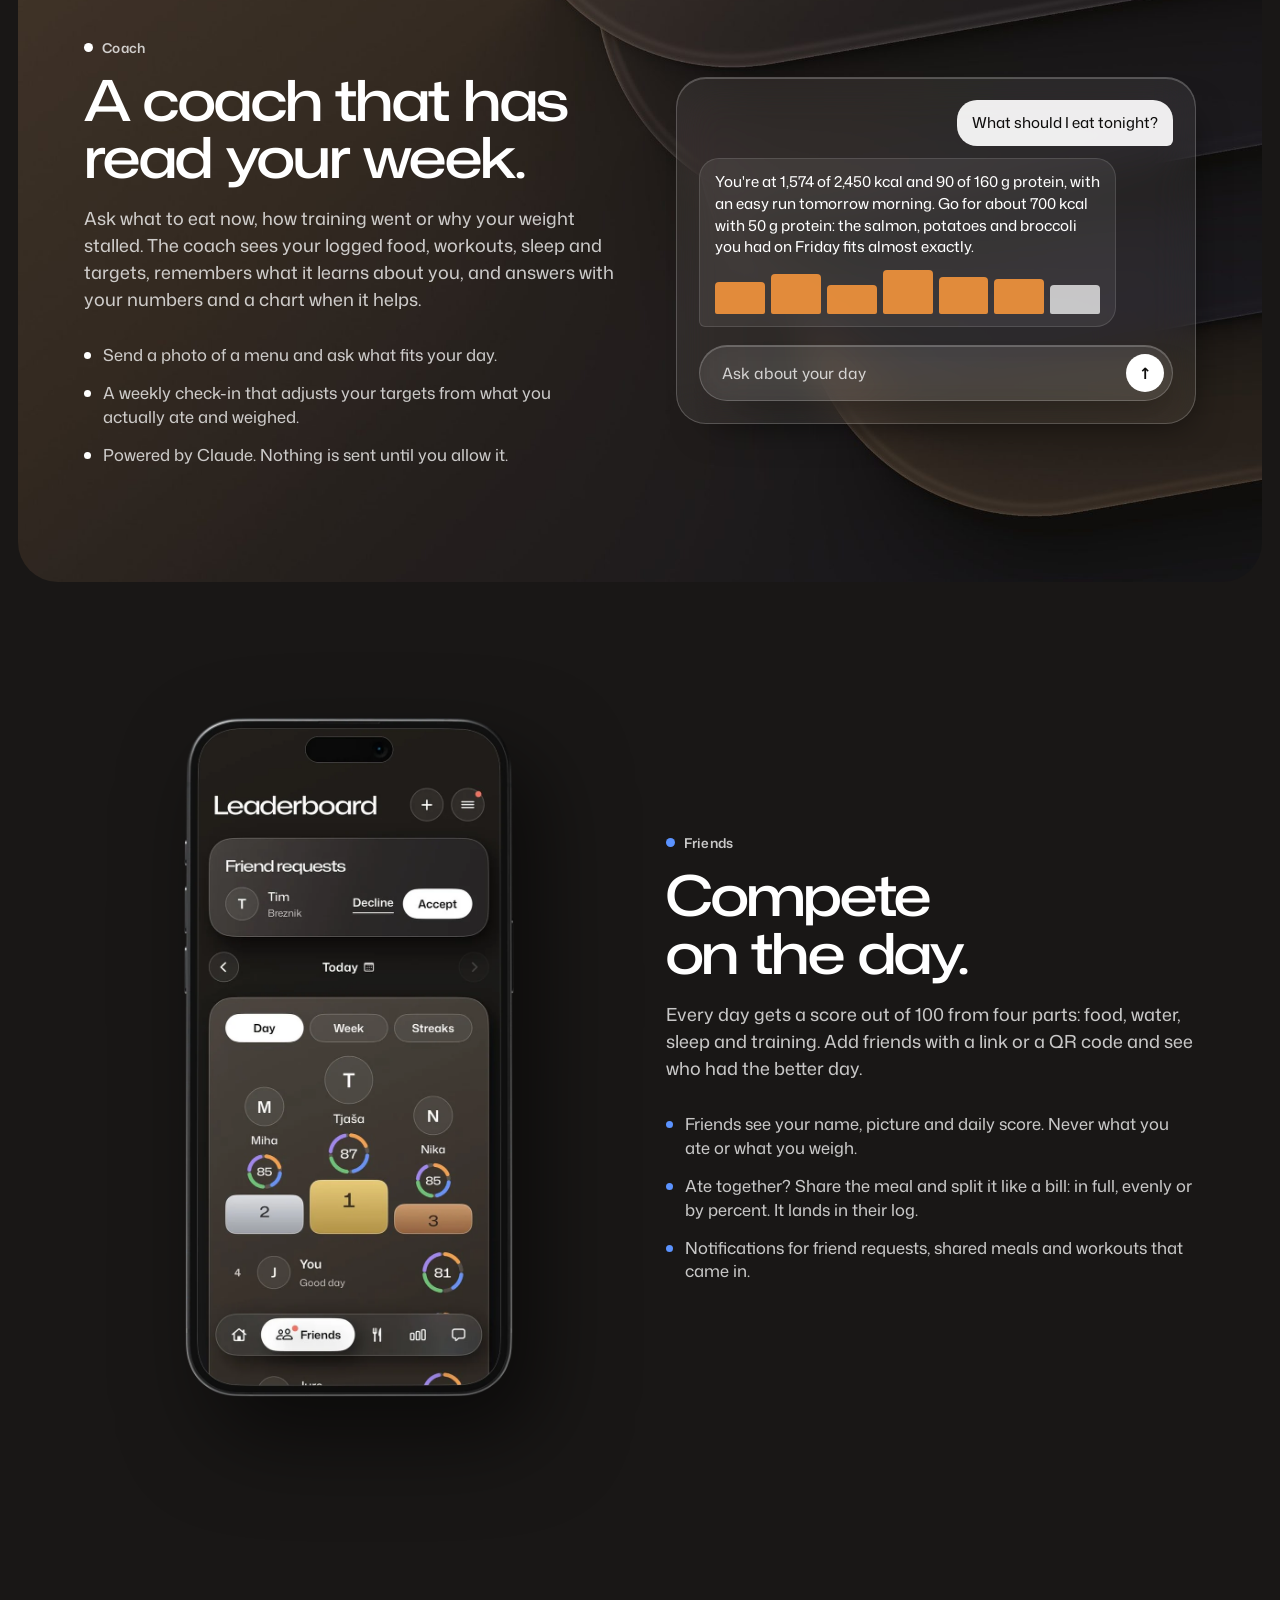
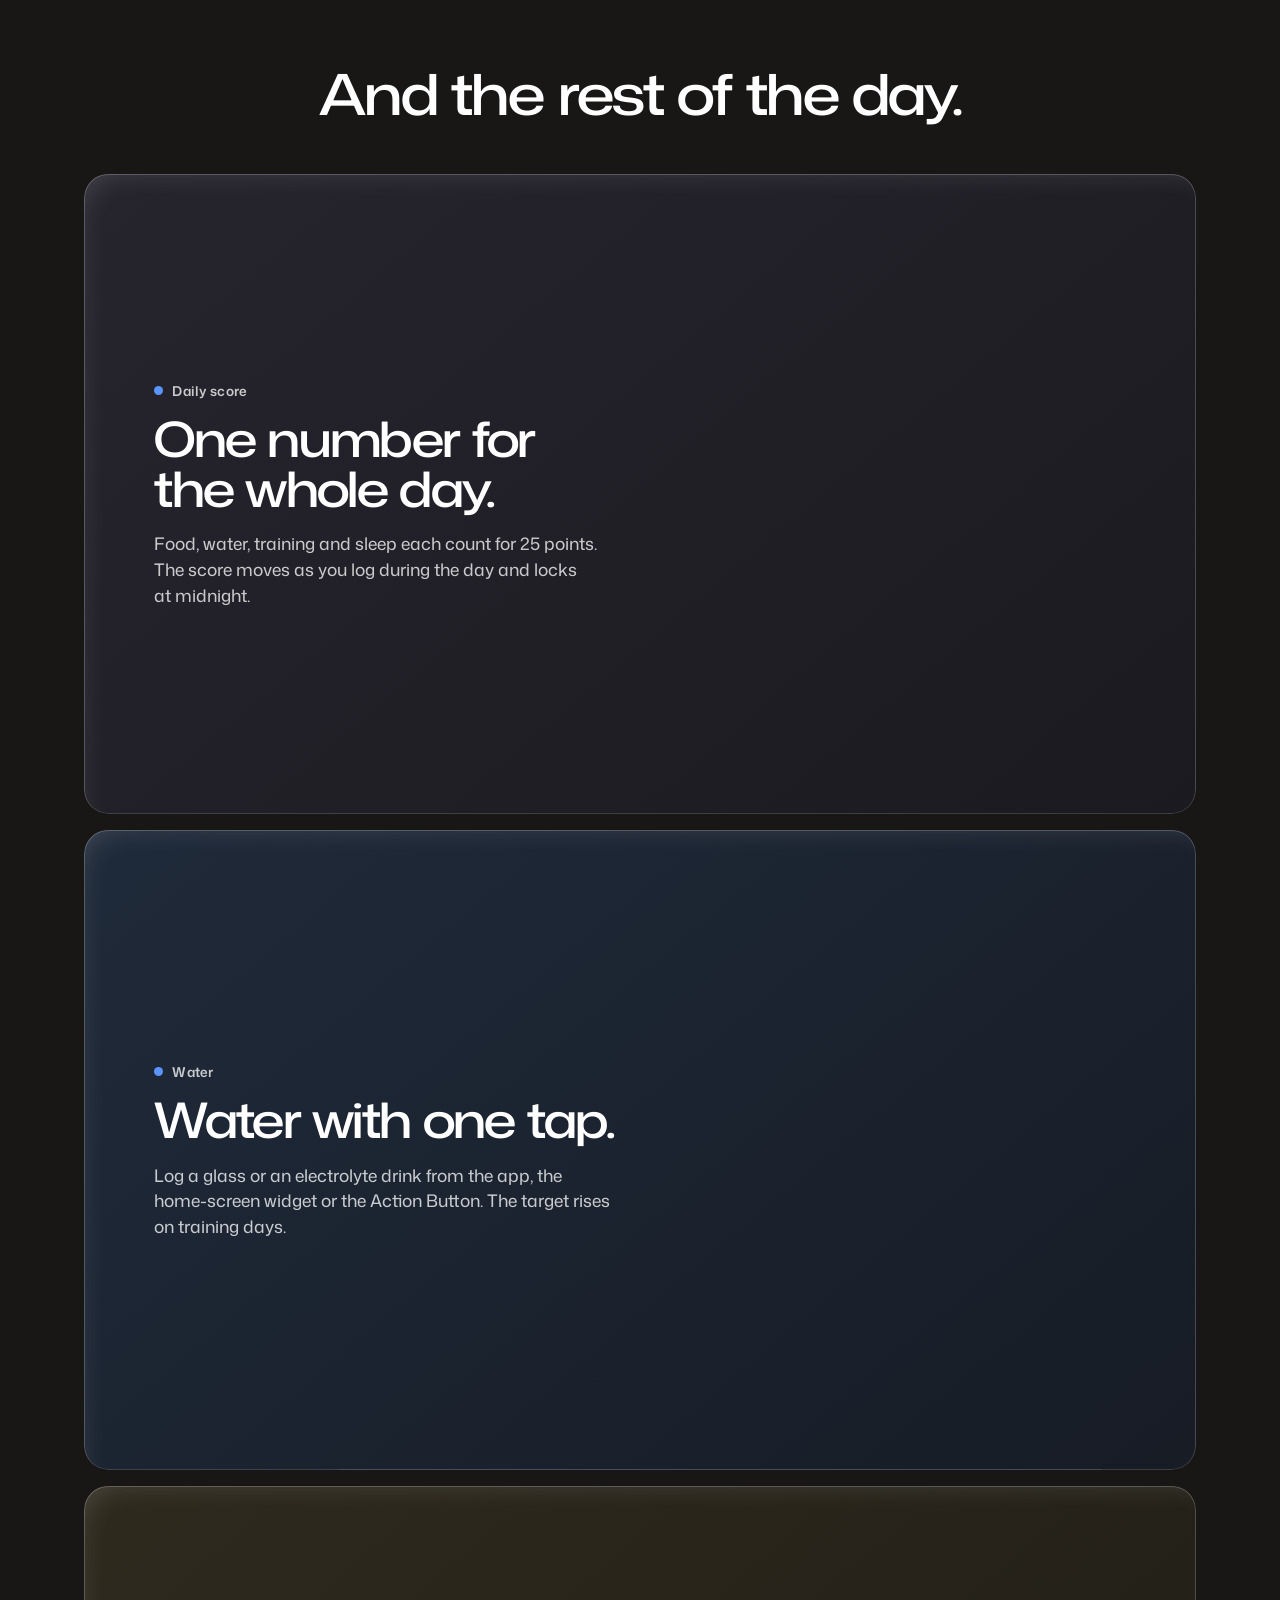
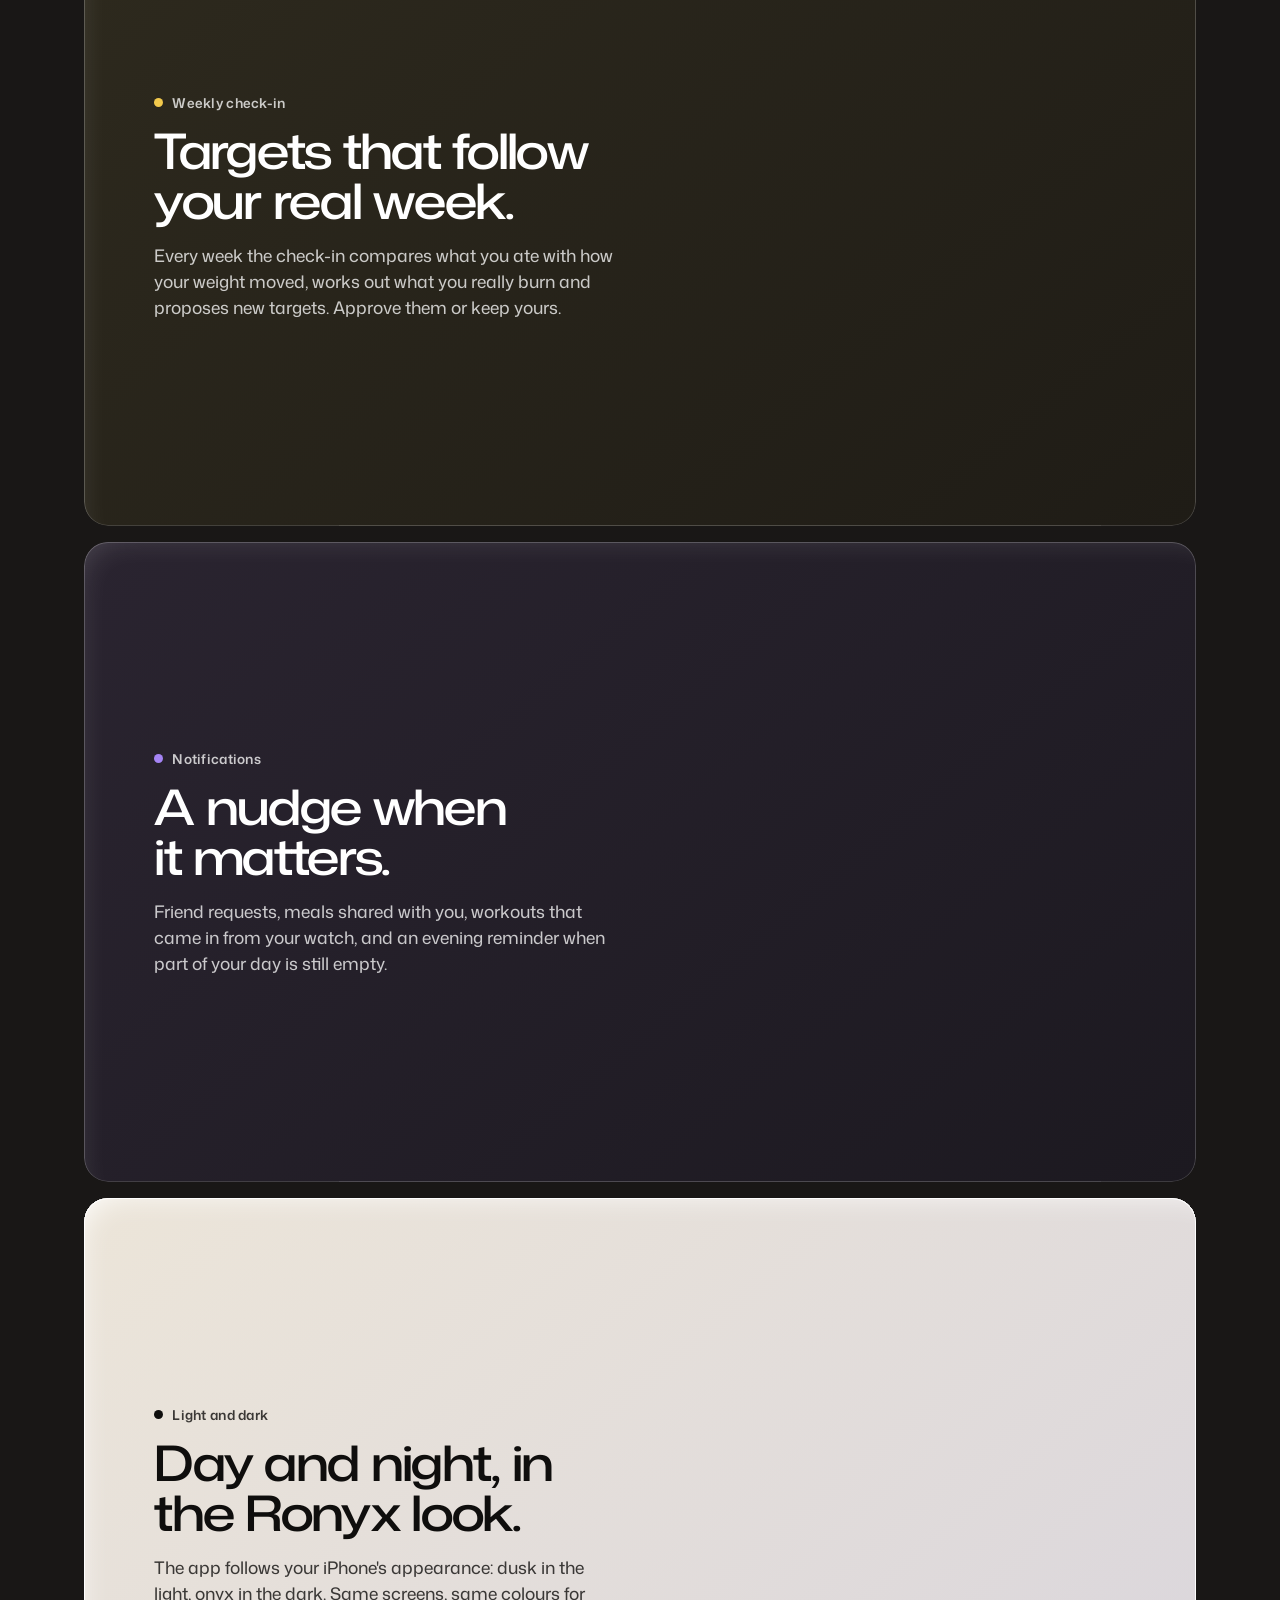
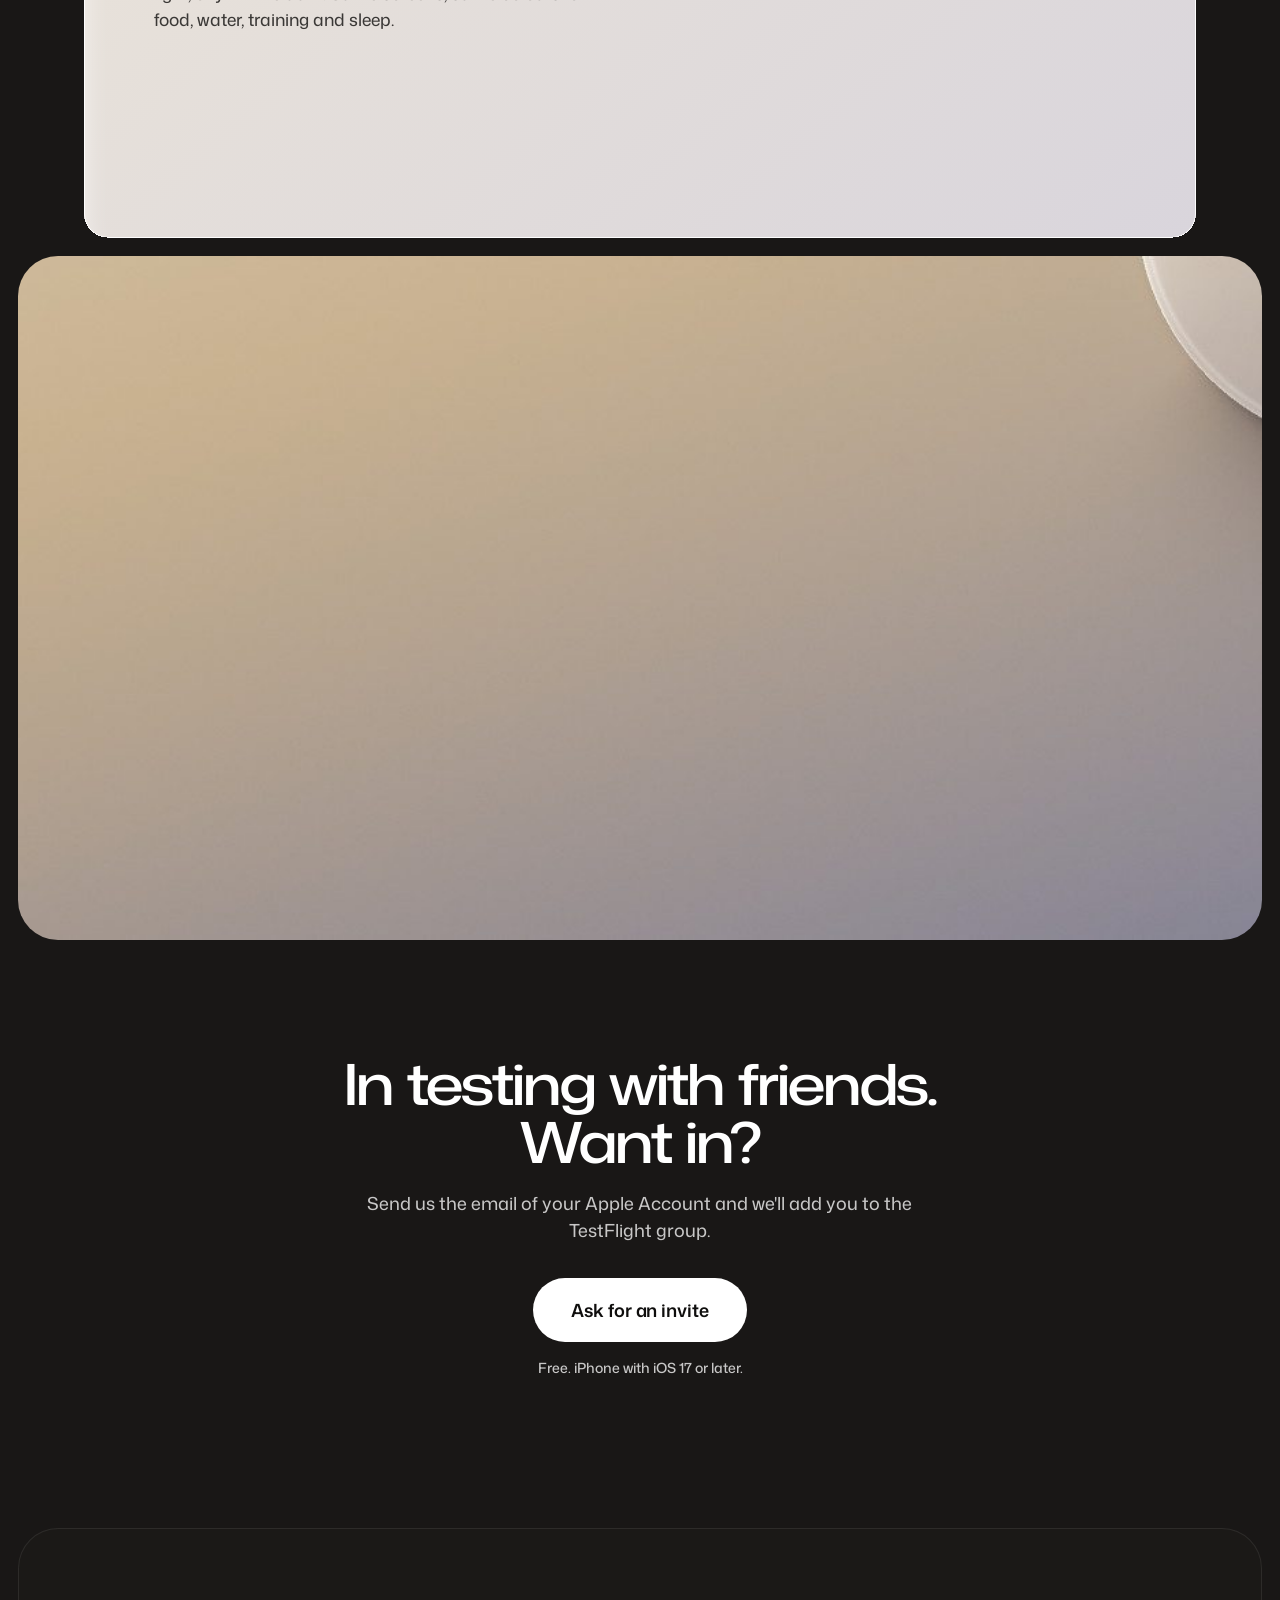
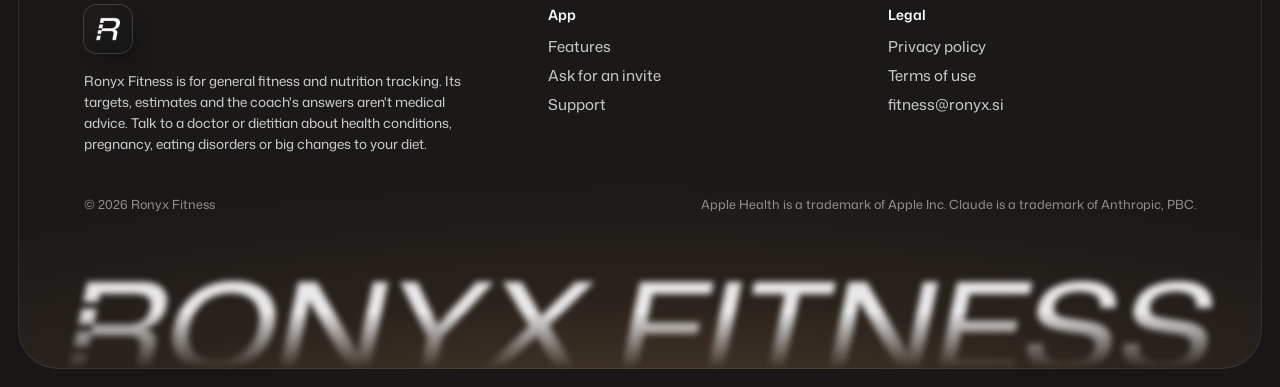
==== commit bb9bc87f: "Website: story cards at content width; on phones each card shows its own cropped phone instead of a " ====
--- a/index.html
+++ b/index.html
@@ -13,7 +13,7 @@
 <link rel="icon" type="image/png" href="assets/img/favicon.png">
 <link rel="apple-touch-icon" href="assets/img/apple-touch-icon.png">
 <link rel="preload" href="assets/fonts/mona-sans-latin.woff2" as="font" type="font/woff2" crossorigin>
-<link rel="stylesheet" href="assets/css/site.css?v=6">
+<link rel="stylesheet" href="assets/css/site.css?v=7">
 </head>
 <body>
 
--- a/assets/css/site.css
+++ b/assets/css/site.css
@@ -369,23 +369,26 @@
    transform or filter, or fixed would stop meaning the viewport. */
 .story{margin-top:var(--gutter)}
 .story-head{padding-bottom:clamp(28px,4vw,56px)}
-.sp{--r:24px;position:relative;height:clamp(540px,72vh,640px);margin-top:16px;clip-path:inset(0 round 24px);display:flex;align-items:center}
+.sp{--r:24px;position:relative;max-width:calc(var(--wide) - 2*clamp(20px,5vw,64px));margin-left:auto;margin-right:auto;height:clamp(540px,72vh,640px);margin-top:16px;clip-path:inset(0 round 24px);display:flex;align-items:center}
 .story-head+.sp{margin-top:0}
 .sp-text{width:min(600px,48%);padding:80px 0 80px clamp(32px,5.5vw,80px)}
 .sp-text h3{margin-top:14px;font-size:clamp(32px,3.8vw,56px);line-height:1.02}
 .sp-text p{margin-top:18px;font-size:clamp(16.5px,1.35vw,19px);line-height:1.5;color:var(--ink-soft);max-width:30em}
-.sp-fixed{position:fixed;top:50%;right:max(calc(var(--gutter) + 6vw),calc((100vw - 1240px)/2 + 80px));transform:translateY(-50%);height:min(78vh,740px);aspect-ratio:720/1483;pointer-events:none}
+.sp-fixed{position:fixed;top:50%;right:max(calc(var(--gutter) + 6vw),calc((100vw - var(--wide))/2 + clamp(20px,5vw,64px) + 72px));transform:translateY(-50%);height:min(78vh,740px);aspect-ratio:720/1483;pointer-events:none}
 .sp-fixed .phone{width:100%;height:100%}
 .sp-chip{position:absolute;left:-38%;bottom:16%;max-width:250px;animation:bob 7s ease-in-out infinite}
 .sp-chip .s{margin-top:4px}
 .sp.dusk .sp-text p{color:var(--ink-soft)}
 @media (max-width:860px){
-  .sp{align-items:flex-start;height:max(76svh,600px);margin-top:12px}
+  /* Phones and small tablets: no pinning (as Bevel does under 768 px). Each card
+     shows its own phone under the text, cropped by the card's bottom edge. */
+  .sp{flex-direction:column;align-items:stretch;height:auto;margin-top:12px}
   .sp-text{width:auto;padding:32px 24px 0}
   .sp-text h3{font-size:clamp(28px,7.4vw,38px)}
   .sp-text p{font-size:16px}
-  .sp-fixed{top:auto;bottom:4svh;right:50%;transform:translateX(50%);height:min(54svh,520px)}
-  .sp-chip{left:-30%;bottom:10%;max-width:200px;padding:10px 12px;font-size:12px;--r:16px}
+  .sp-fixed{position:relative;top:auto;right:auto;transform:none;height:auto;width:min(78%,340px);aspect-ratio:370/516;margin:28px auto 0;overflow:hidden}
+  .sp-fixed .phone{height:auto;filter:none}
+  .sp-chip{left:0;bottom:auto;top:58%;max-width:76%;padding:10px 12px;font-size:12px;--r:16px}
   .sp-chip .t{font-size:13px}
 }
 @media (max-width:640px){.sp{--r:22px;clip-path:inset(0 round 22px)}}
